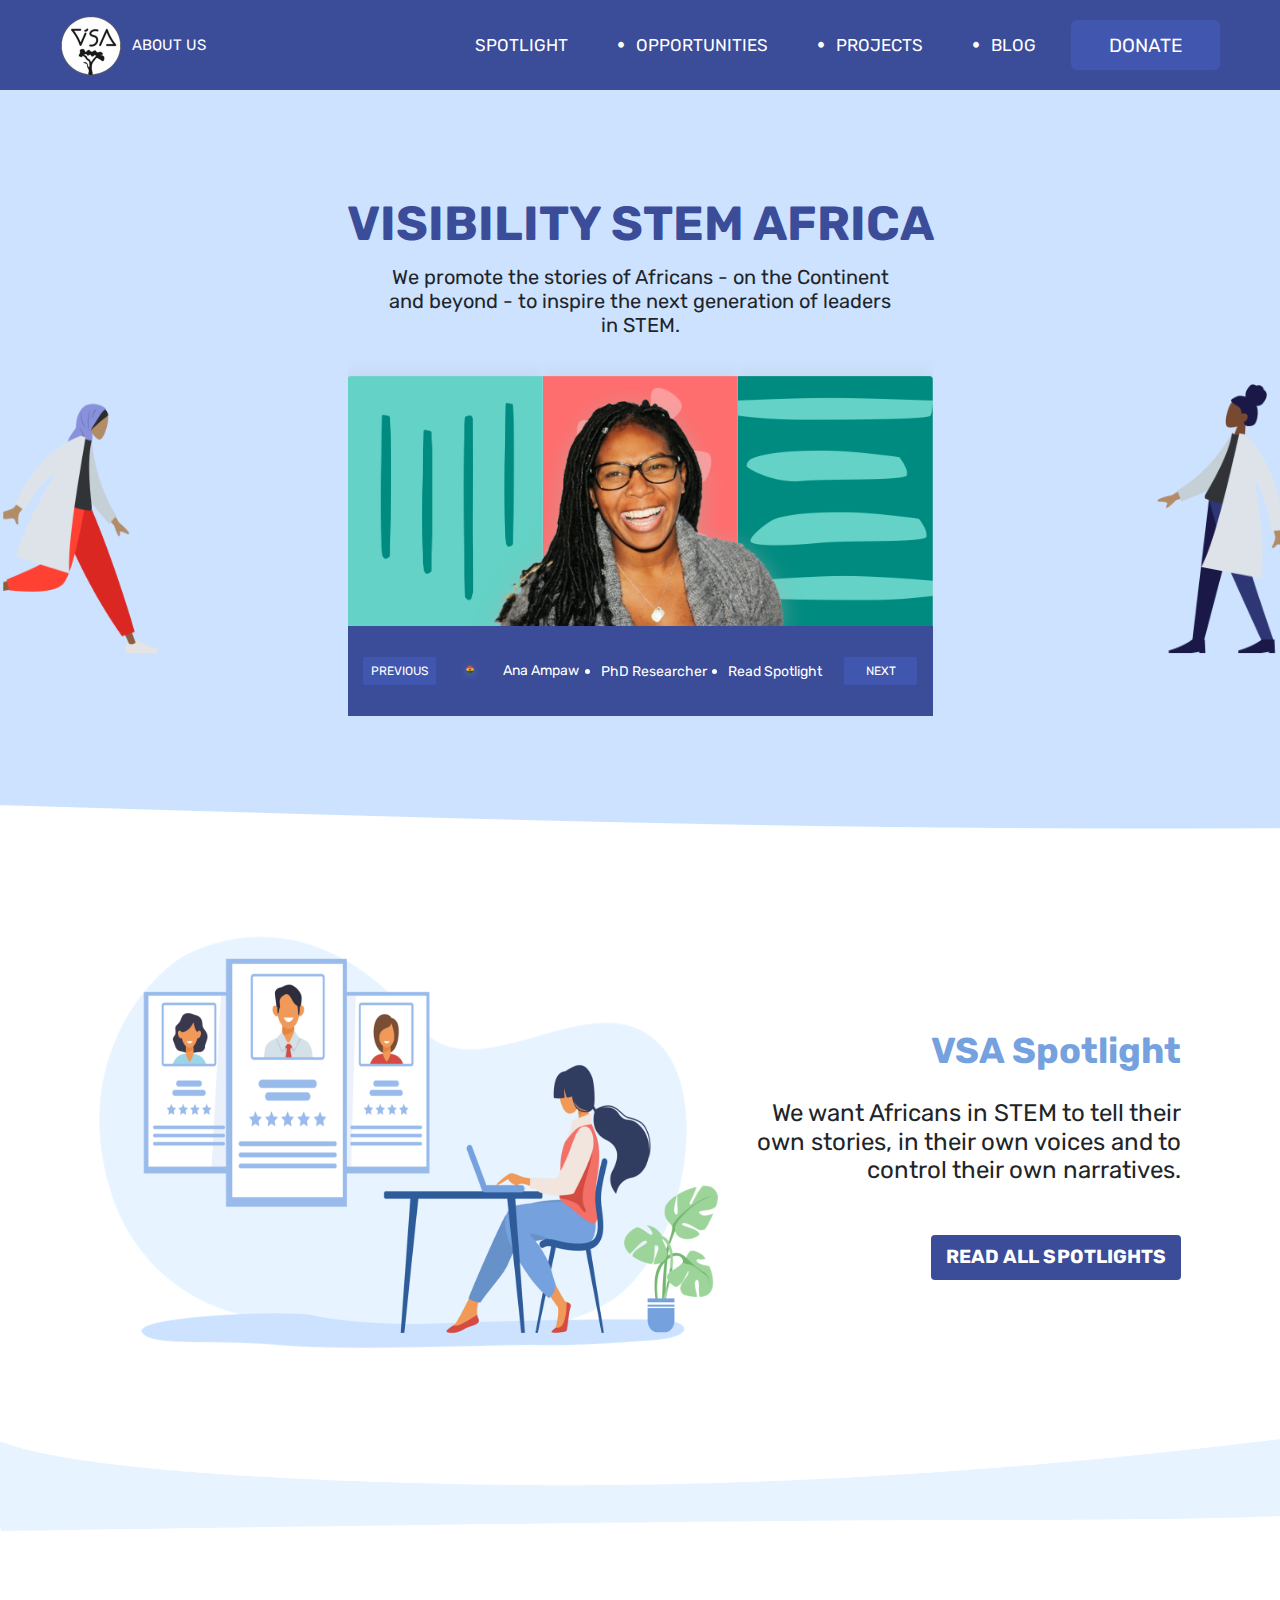
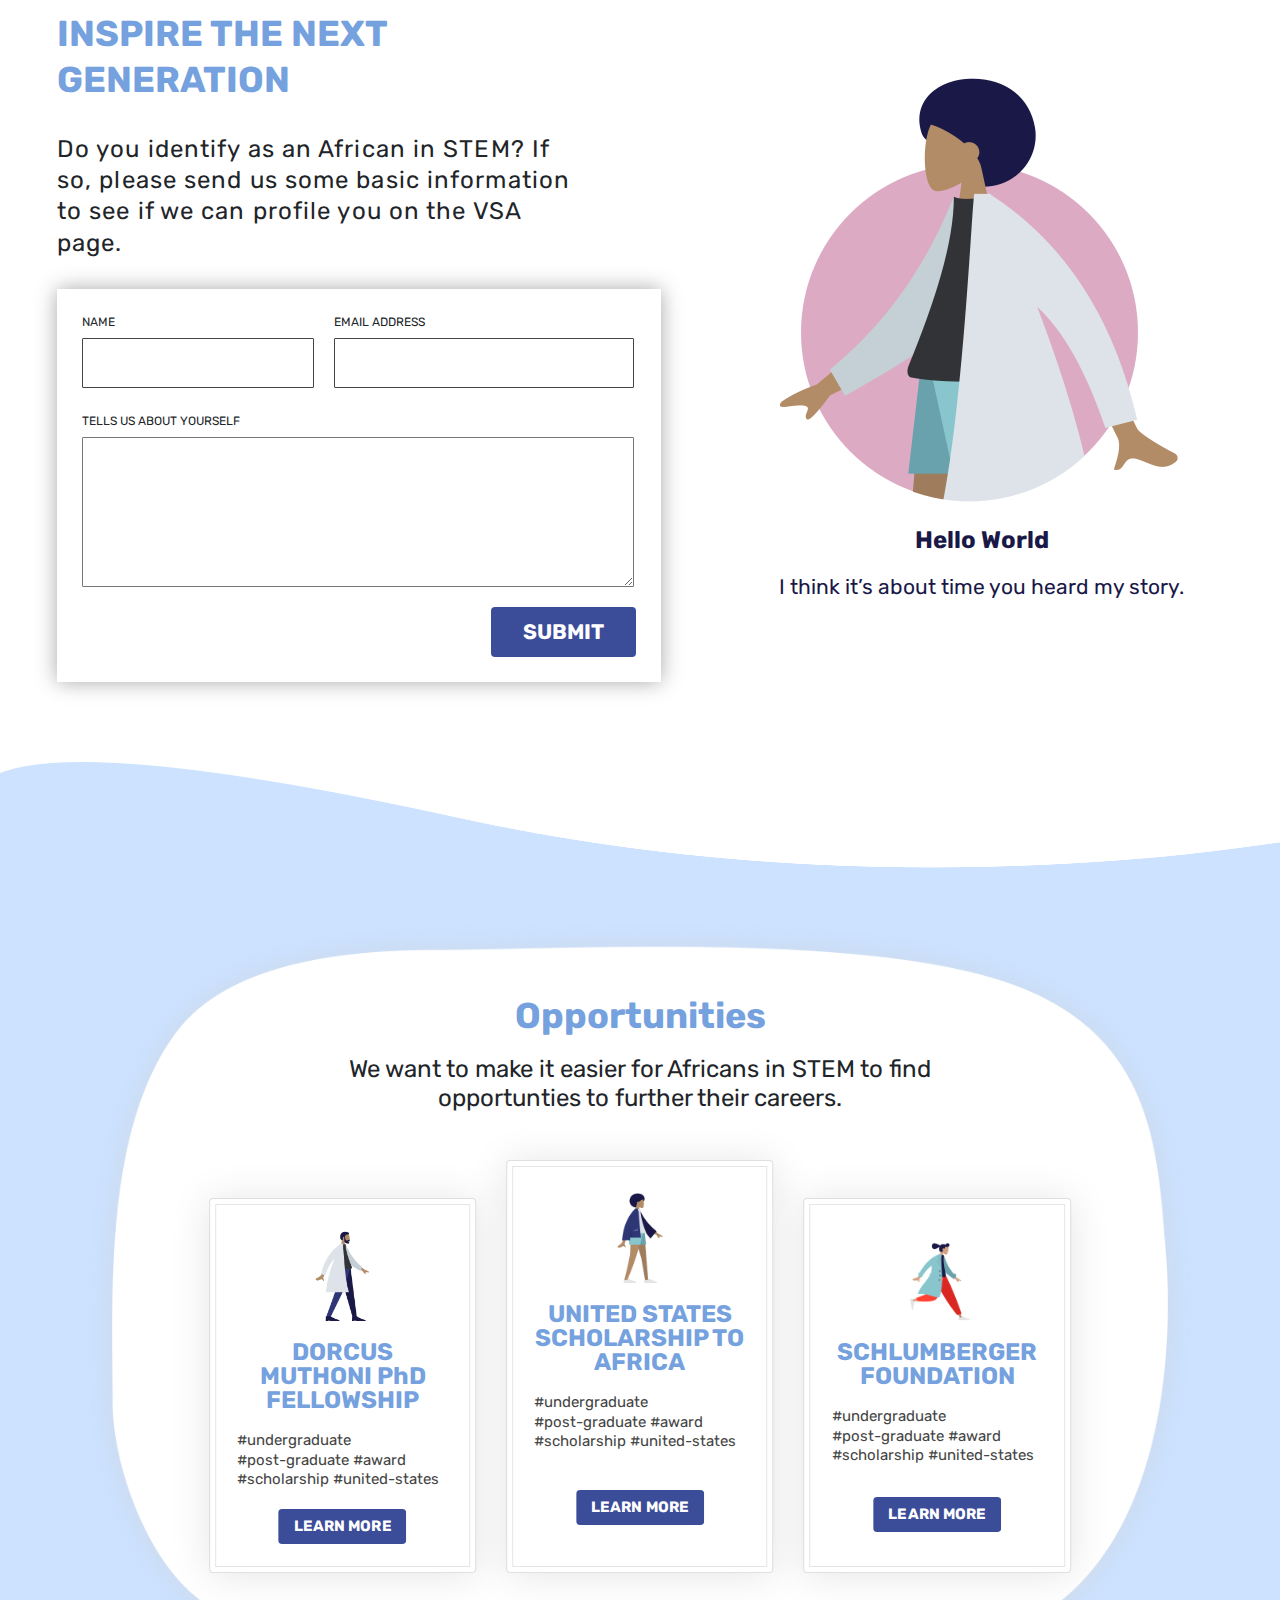
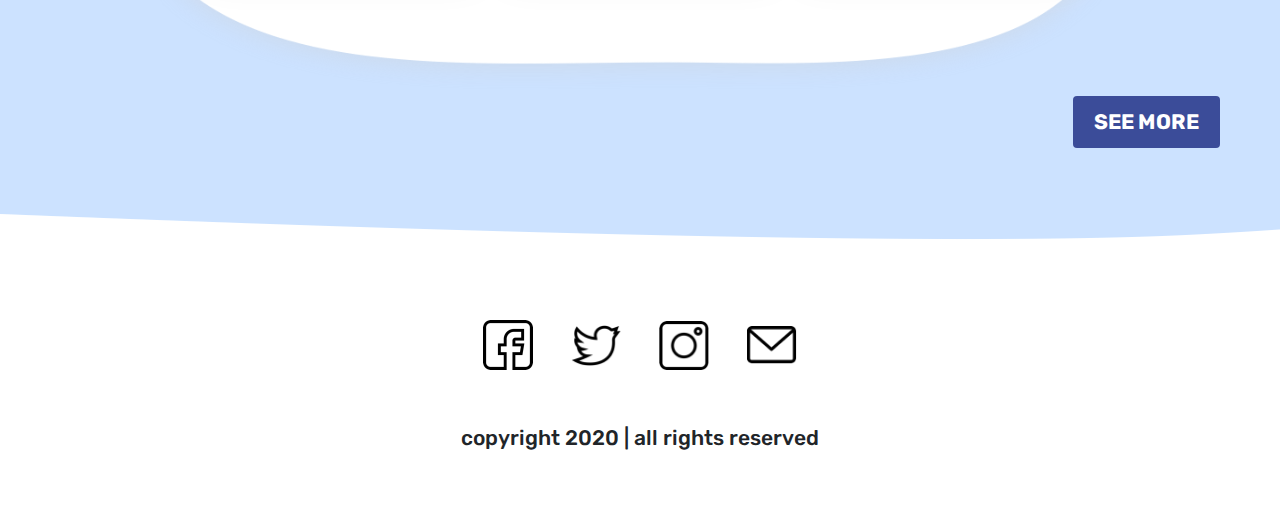
==== index.html @ 8ac1b421 "all" ====
<!DOCTYPE html>
<html lang="en">
<head>
    <meta charset="UTF-8">
    <meta name="viewport" content="width=device-width, initial-scale=1.0">
    <link rel="stylesheet" href="vendors/bootstrap.min.css">
    <link rel="stylesheet" href="rubik-cufonfonts-webfont/style.css">
    <link rel="stylesheet" href="vendors/fontawesome-5.7.2/css/all.min.css">
    <link rel="stylesheet" href="style.css">
    <title>SpotLight</title>
</head>
<body>
<!--start navbar  -->
<div class="header">
    <div>
        <a href="index.html"><img src="images/logo.png" alt="vsa-image"></a>
        <a href="about.html" class="d-none d-sm-block">ABOUT US</a>

    </div>
    <input id="chk" type="checkbox"  >
    <label for="chk" class="show-menu-btn">
        <i class="fas fa-bars"></i>
    </label>
    <ul class="menu">
        <li class="icon-display-none"> <a href="index.html" >HOME</a></li>
        <li class="icon-display-none"> <a href="about.html" >ABOUT US</a></li>
        <li> <a href="Spotlight.html" >SPOTLIGHT</a></li>
        <li> <a href="opportunities.html"><i class="fas fa-circle"></i> OPPORTUNITIES</a></li> 
        <li> <a href="projects.html" class="active"><i class="fas fa-circle"></i> PROJECTS</a></li> 
        <li> <a href="blog.html" ><i class="fas fa-circle"></i> BLOG</a></li> 
        <li> <a href="donate.html" >DONATE</a></li> 
        <label for="chk" class="hide-menu-btn">
            <i class="fas fa-times "></i>
        </label>   
    </ul>
</div> 
<!-- END NAVBAR -->
<!-- START BILLBOARD -->
<section class="billboard" >
    <h1>VISIBILITY STEM AFRICA</h1>
    <p>We promote the stories of Africans - on the Continent and beyond - to inspire the next generation of leaders in STEM. </p>
    <div>
    <img src="images/lady-1.png" alt="spotlight" class="spotlight-lady d-none d-sm-block">

    <div id="carouselExampleFade" class="carousel slide carousel-fade" data-ride="carousel" data-interval="50000">
        <div class="carousel-inner">
          <div class="carousel-item active">
               <div class="billboard-inner ">
            <div>
                <img src="images/human-lady.png" alt="SpotLight" >
                <div class="billboard-imgs no-gutters">
                    <div><img src="images/Card-1.png" alt="SpotLight"> </div>
                    <div><img src="images/Card-2.png" alt="SpotLight"> </div>
                    <div><img src="images/Card-3.png" alt="SpotLight">                                  </div>
                </div>
                <div>
                    <a class="left carousel-control" href="#myCarousel" data-slide="prev">PREVIOUS</a>
                    <div>
                      <img src="images/flag.png" alt="SpotLight">
                      <a href="#">Ana Ampaw </a>
                      <li><a href="#">PhD Researcher</a></li>
                      <li><a href="#">Read Spotlight</a> </li>
                    </div>
                    <a class="left carousel-control " href="#myCarousel" data-slide="next">NEXT</a>
                 </div>
            </div>
        </div>

          </div>
          <div class="carousel-item">
               <div class="billboard-inner ">
            <div>
                <img src="images/human-2.png" alt="SpotLight" >
                <div class="billboard-imgs no-gutters">
                    <div><img src="images/Card-1.png" alt="SpotLight"> </div>
                    <div><img src="images/Card-2.png" alt="SpotLight"> </div>
                    <div><img src="images/Card-3.png" alt="SpotLight">                                  </div>
                </div>
                <div>
                    <a class="left carousel-control" href="#myCarousel" data-slide="prev">PREVIOUS</a>
                    <div>
                      <img src="images/flag4.png" alt="SpotLight">
                      <a href="#">Tanyaradzwa </a>
                      <li><a href="#">Tech Manager</a></li>
                      <li><a href="Spotlight.html">Read Spotlight</a> </li>
                    </div>
                    <a class="left carousel-control " href="#myCarousel" data-slide="next">NEXT</a>
                 </div>
            </div>
        </div>

          </div>
         
        </div>
        <a class="carousel-control-prev" href="#carouselExampleFade" role="button" data-slide="prev">
        </a>
        <a class="carousel-control-next" href="#carouselExampleFade" role="button" data-slide="next">
        </a>
      </div>

    <img src="images/lady-2.png" alt="spotlight" class="spotlight-lady lady-2 d-none d-sm-block">
</div>
</section> 
<!-- END BILLBOARD -->
<!-- ABOUT SPOTLIGHT -->
<section class="about" id="spotLight">
        <div class="row">
            <div class="col-md-12 col-lg-7 col-sm-12 col-12">
                <img src="images/SPOT-ILLUSTRATIONS.png" alt="SPOTLIGHT img ">
            </div>
            <div class="col-md-12 col-lg-5 col-sm-12 col-12">
                <h2>VSA Spotlight</h2>
                <p>We want Africans in STEM to tell their own stories, in their own voices and to control their own narratives.</p>
                <a href="inner-blog.html" class="btn">READ ALL SPOTLIGHTS</a>
            </div>
        </div>  
   <img src="images/Rectangle.png" alt="">         
</section>
<!--END ABOUT SPOTLIGHT -->
<!-- START INSPIRE -->
<section class="inspire" id="inspire">
        <div class="row">           
            <div class="col-md-12 col-sm-12 col-lg-6 col-12">
                <h2>INSPIRE THE NEXT GENERATION</h2>
                <p> Do you identify as an African in STEM? If so, please send us some basic information to see if we can profile you on the VSA page.</p>
                <form action="">
                    <div>
                        <div>
                            <label for="name">NAME </label>
                            <input type="text" id="name" required>
                        </div>
                       <div>
                           <label for="email">EMAIL ADDRESS </label>
                           <input type="text" id="email" required>
                       </div>
                    </div>
                    <div>
                        <label for="details">TELLS US ABOUT YOURSELF </label>
                        <textarea type="text" id="details"></textarea required>
                    </div>
                    <a href="javascript:void(0)" class="btn">SUBMIT</a>
                </form>
            </div>
            <div class="col-md-12 col-sm-12 col-lg-6 col-12">
                <img src="images/lady-afro.png" alt="SPOTLIGHT">
                <p>Hello World</p>
                <p>I think it’s about time you heard my story.</p>
            </div>
        </div>
</section>
<!-- END INSPIRE -->
<!-- START OPPORTUNITIES -->
<section class="opportunities" id="opportunities">
    <div class="container">
        <img src="images/Oval.png" alt="spotlight" class="d-none d-sm-block d-none d-md-block">
        <div>
            <h2>Opportunities</h2>
            <p>We want to make it easier for Africans in STEM to find opportunties to further their careers. </p>
            <div class="row">
                <div class="col-md-12 col-lg-4 col-sm-12 col-12">
                    <div class="card">
                        <img src="images/Standing.png" alt="spotlight">
                        <h3>DORCUS MUTHONI PhD FELLOWSHIP</h3>
                        <div class="opportunity-inner">
                           <h5>#undergraduate</h5>
                           <h5>#post-graduate #award</h5>
                           <h5>#scholarship #united-states</h5>
                       </div>
                       <a href="opportunities.html" class="btn">LEARN MORE</a>
                    </div>
                </div>
                <div class="col-md-12 col-lg-4 col-sm-12 col-12">
                    <div class="card  middle">
                        <img src="images/Standing-lady.png" alt="">
                        <h3>UNITED STATES SCHOLARSHIP TO AFRICA</h3>
                        <div class="opportunity-inner">
                           <h5>#undergraduate</h5>
                           <h5>#post-graduate #award</h5>
                           <h5>#scholarship #united-states</h5>
                       </div>
                        <a href="opportunities.html" class="btn">LEARN MORE</a>
                    </div>
                </div>
                <div class="col-md-12 col-lg-4 col-sm-12 col-12">
                    <div class="card">
                        <img src="images/standing-ladyy.png" alt="">
                        <h3>SCHLUMBERGER FOUNDATION</h3>
                        <div class="opportunity-inner">
                           <h5>#undergraduate</h5>
                           <h5>#post-graduate #award</h5>
                           <h5>#scholarship #united-states</h5>
                       </div>
                        <a href="opportunities.html" class="btn">LEARN MORE</a>
                    </div>
                </div> 
            </div>
        </div>   
    </div>
    <a href="opportunities.html" class="btn">SEE MORE</a>

</section>  
<!-- END OPPORTUNITIES -->
<!--START FOOTER -->
<section class="footer" id="footer">
    <div class="div">
        <a href="www.facebook.com">
            <img src="images/facebook-icon.png" alt="spotlight" onmouseover="this.src='images/facebook-hover.png'" onmouseout="this.src='images/facebook-icon.png'" >
        </a>
        <a href="www.twitter.com">
            <img src="images/twitter-icon.png" alt="spotlight" onmouseover="this.src='images/twitter-hover.png'" onmouseout="this.src='images/twitter-icon.png'">
        </a>
        <a href="www.instagram.com">
            <img src="images/instagram-icon.png" alt="spotlight" onmouseover="this.src='images/insta-hover.png'" onmouseout="this.src='images/instagram-icon.png'">
        </a>
        <a href="javascript:void(0)">
            <img src="images/envelope-icon.png" alt="spotlight" onmouseover="this.src='images/envolope-hover.png'" onmouseout="this.src='images/envelope-icon.png'">
        </a>
    </div>
    <p>copyright 2020 | all rights reserved</p>
</section>
<!--END FOOTER -->



  

  <script src="vendors/jquery-2.2.4.min.js"></script>
  <script src="popper.js"></script>
  <script src="vendors/bootstrap.min.js"></script>
  <script src="main.js"></script>
</body>
</html>
---- rubik-cufonfonts-webfont/style.css ----
/* #### Generated By: http://www.cufonfonts.com #### */

@font-face {
font-family: 'Rubik Regular';
font-style: normal;
font-weight: normal;
src: local('Rubik Regular'), url('Rubik-Regular.woff') format('woff');
}


@font-face {
font-family: 'Rubik Italic';
font-style: normal;
font-weight: normal;
src: local('Rubik Italic'), url('Rubik-Italic.woff') format('woff');
}


@font-face {
font-family: 'Rubik Light';
font-style: normal;
font-weight: normal;
src: local('Rubik Light'), url('Rubik-Light.woff') format('woff');
}


@font-face {
font-family: 'Rubik Light Italic';
font-style: normal;
font-weight: normal;
src: local('Rubik Light Italic'), url('Rubik-LightItalic.woff') format('woff');
}


@font-face {
font-family: 'Rubik Medium';
font-style: normal;
font-weight: normal;
src: local('Rubik Medium'), url('Rubik-Medium.woff') format('woff');
}


@font-face {
font-family: 'Rubik Medium Italic';
font-style: normal;
font-weight: normal;
src: local('Rubik Medium Italic'), url('Rubik-MediumItalic.woff') format('woff');
}


@font-face {
font-family: 'Rubik Bold';
font-style: normal;
font-weight: normal;
src: local('Rubik Bold'), url('Rubik-Bold.woff') format('woff');
}


@font-face {
font-family: 'Rubik Bold Italic';
font-style: normal;
font-weight: normal;
src: local('Rubik Bold Italic'), url('Rubik-BoldItalic.woff') format('woff');
}


@font-face {
font-family: 'Rubik Black';
font-style: normal;
font-weight: normal;
src: local('Rubik Black'), url('Rubik-Black.woff') format('woff');
}


@font-face {
font-family: 'Rubik Black Italic';
font-style: normal;
font-weight: normal;
src: local('Rubik Black Italic'), url('Rubik-BlackItalic.woff') format('woff');
}
---- vendors/fontawesome-5.7.2/css/all.min.css ----
.fa,.fab,.fal,.far,.fas{-moz-osx-font-smoothing:grayscale;-webkit-font-smoothing:antialiased;display:inline-block;font-style:normal;font-variant:normal;text-rendering:auto;line-height:1}.fa-lg{font-size:1.33333em;line-height:.75em;vertical-align:-.0667em}.fa-xs{font-size:.75em}.fa-sm{font-size:.875em}.fa-1x{font-size:1em}.fa-2x{font-size:2em}.fa-3x{font-size:3em}.fa-4x{font-size:4em}.fa-5x{font-size:5em}.fa-6x{font-size:6em}.fa-7x{font-size:7em}.fa-8x{font-size:8em}.fa-9x{font-size:9em}.fa-10x{font-size:10em}.fa-fw{text-align:center;width:1.25em}.fa-ul{list-style-type:none;margin-left:2.5em;padding-left:0}.fa-ul>li{position:relative}.fa-li{left:-2em;position:absolute;text-align:center;width:2em;line-height:inherit}.fa-border{border:.08em solid #eee;border-radius:.1em;padding:.2em .25em .15em}.fa-pull-left{float:left}.fa-pull-right{float:right}.fa.fa-pull-left,.fab.fa-pull-left,.fal.fa-pull-left,.far.fa-pull-left,.fas.fa-pull-left{margin-right:.3em}.fa.fa-pull-right,.fab.fa-pull-right,.fal.fa-pull-right,.far.fa-pull-right,.fas.fa-pull-right{margin-left:.3em}.fa-spin{animation:fa-spin 2s infinite linear}.fa-pulse{animation:fa-spin 1s infinite steps(8)}@keyframes fa-spin{0%{transform:rotate(0deg)}to{transform:rotate(1turn)}}.fa-rotate-90{-ms-filter:"progid:DXImageTransform.Microsoft.BasicImage(rotation=1)";transform:rotate(90deg)}.fa-rotate-180{-ms-filter:"progid:DXImageTransform.Microsoft.BasicImage(rotation=2)";transform:rotate(180deg)}.fa-rotate-270{-ms-filter:"progid:DXImageTransform.Microsoft.BasicImage(rotation=3)";transform:rotate(270deg)}.fa-flip-horizontal{-ms-filter:"progid:DXImageTransform.Microsoft.BasicImage(rotation=0, mirror=1)";transform:scaleX(-1)}.fa-flip-vertical{transform:scaleY(-1)}.fa-flip-both,.fa-flip-horizontal.fa-flip-vertical,.fa-flip-vertical{-ms-filter:"progid:DXImageTransform.Microsoft.BasicImage(rotation=2, mirror=1)"}.fa-flip-both,.fa-flip-horizontal.fa-flip-vertical{transform:scale(-1)}:root .fa-flip-both,:root .fa-flip-horizontal,:root .fa-flip-vertical,:root .fa-rotate-90,:root .fa-rotate-180,:root .fa-rotate-270{filter:none}.fa-stack{display:inline-block;height:2em;line-height:2em;position:relative;vertical-align:middle;width:2.5em}.fa-stack-1x,.fa-stack-2x{left:0;position:absolute;text-align:center;width:100%}.fa-stack-1x{line-height:inherit}.fa-stack-2x{font-size:2em}.fa-inverse{color:#fff}.fa-500px:before{content:"\f26e"}.fa-accessible-icon:before{content:"\f368"}.fa-accusoft:before{content:"\f369"}.fa-acquisitions-incorporated:before{content:"\f6af"}.fa-ad:before{content:"\f641"}.fa-address-book:before{content:"\f2b9"}.fa-address-card:before{content:"\f2bb"}.fa-adjust:before{content:"\f042"}.fa-adn:before{content:"\f170"}.fa-adobe:before{content:"\f778"}.fa-adversal:before{content:"\f36a"}.fa-affiliatetheme:before{content:"\f36b"}.fa-air-freshener:before{content:"\f5d0"}.fa-algolia:before{content:"\f36c"}.fa-align-center:before{content:"\f037"}.fa-align-justify:before{content:"\f039"}.fa-align-left:before{content:"\f036"}.fa-align-right:before{content:"\f038"}.fa-alipay:before{content:"\f642"}.fa-allergies:before{content:"\f461"}.fa-amazon:before{content:"\f270"}.fa-amazon-pay:before{content:"\f42c"}.fa-ambulance:before{content:"\f0f9"}.fa-american-sign-language-interpreting:before{content:"\f2a3"}.fa-amilia:before{content:"\f36d"}.fa-anchor:before{content:"\f13d"}.fa-android:before{content:"\f17b"}.fa-angellist:before{content:"\f209"}.fa-angle-double-down:before{content:"\f103"}.fa-angle-double-left:before{content:"\f100"}.fa-angle-double-right:before{content:"\f101"}.fa-angle-double-up:before{content:"\f102"}.fa-angle-down:before{content:"\f107"}.fa-angle-left:before{content:"\f104"}.fa-angle-right:before{content:"\f105"}.fa-angle-up:before{content:"\f106"}.fa-angry:before{content:"\f556"}.fa-angrycreative:before{content:"\f36e"}.fa-angular:before{content:"\f420"}.fa-ankh:before{content:"\f644"}.fa-app-store:before{content:"\f36f"}.fa-app-store-ios:before{content:"\f370"}.fa-apper:before{content:"\f371"}.fa-apple:before{content:"\f179"}.fa-apple-alt:before{content:"\f5d1"}.fa-apple-pay:before{content:"\f415"}.fa-archive:before{content:"\f187"}.fa-archway:before{content:"\f557"}.fa-arrow-alt-circle-down:before{content:"\f358"}.fa-arrow-alt-circle-left:before{content:"\f359"}.fa-arrow-alt-circle-right:before{content:"\f35a"}.fa-arrow-alt-circle-up:before{content:"\f35b"}.fa-arrow-circle-down:before{content:"\f0ab"}.fa-arrow-circle-left:before{content:"\f0a8"}.fa-arrow-circle-right:before{content:"\f0a9"}.fa-arrow-circle-up:before{content:"\f0aa"}.fa-arrow-down:before{content:"\f063"}.fa-arrow-left:before{content:"\f060"}.fa-arrow-right:before{content:"\f061"}.fa-arrow-up:before{content:"\f062"}.fa-arrows-alt:before{content:"\f0b2"}.fa-arrows-alt-h:before{content:"\f337"}.fa-arrows-alt-v:before{content:"\f338"}.fa-artstation:before{content:"\f77a"}.fa-assistive-listening-systems:before{content:"\f2a2"}.fa-asterisk:before{content:"\f069"}.fa-asymmetrik:before{content:"\f372"}.fa-at:before{content:"\f1fa"}.fa-atlas:before{content:"\f558"}.fa-atlassian:before{content:"\f77b"}.fa-atom:before{content:"\f5d2"}.fa-audible:before{content:"\f373"}.fa-audio-description:before{content:"\f29e"}.fa-autoprefixer:before{content:"\f41c"}.fa-avianex:before{content:"\f374"}.fa-aviato:before{content:"\f421"}.fa-award:before{content:"\f559"}.fa-aws:before{content:"\f375"}.fa-baby:before{content:"\f77c"}.fa-baby-carriage:before{content:"\f77d"}.fa-backspace:before{content:"\f55a"}.fa-backward:before{content:"\f04a"}.fa-bacon:before{content:"\f7e5"}.fa-balance-scale:before{content:"\f24e"}.fa-ban:before{content:"\f05e"}.fa-band-aid:before{content:"\f462"}.fa-bandcamp:before{content:"\f2d5"}.fa-barcode:before{content:"\f02a"}.fa-bars:before{content:"\f0c9"}.fa-baseball-ball:before{content:"\f433"}.fa-basketball-ball:before{content:"\f434"}.fa-bath:before{content:"\f2cd"}.fa-battery-empty:before{content:"\f244"}.fa-battery-full:before{content:"\f240"}.fa-battery-half:before{content:"\f242"}.fa-battery-quarter:before{content:"\f243"}.fa-battery-three-quarters:before{content:"\f241"}.fa-bed:before{content:"\f236"}.fa-beer:before{content:"\f0fc"}.fa-behance:before{content:"\f1b4"}.fa-behance-square:before{content:"\f1b5"}.fa-bell:before{content:"\f0f3"}.fa-bell-slash:before{content:"\f1f6"}.fa-bezier-curve:before{content:"\f55b"}.fa-bible:before{content:"\f647"}.fa-bicycle:before{content:"\f206"}.fa-bimobject:before{content:"\f378"}.fa-binoculars:before{content:"\f1e5"}.fa-biohazard:before{content:"\f780"}.fa-birthday-cake:before{content:"\f1fd"}.fa-bitbucket:before{content:"\f171"}.fa-bitcoin:before{content:"\f379"}.fa-bity:before{content:"\f37a"}.fa-black-tie:before{content:"\f27e"}.fa-blackberry:before{content:"\f37b"}.fa-blender:before{content:"\f517"}.fa-blender-phone:before{content:"\f6b6"}.fa-blind:before{content:"\f29d"}.fa-blog:before{content:"\f781"}.fa-blogger:before{content:"\f37c"}.fa-blogger-b:before{content:"\f37d"}.fa-bluetooth:before{content:"\f293"}.fa-bluetooth-b:before{content:"\f294"}.fa-bold:before{content:"\f032"}.fa-bolt:before{content:"\f0e7"}.fa-bomb:before{content:"\f1e2"}.fa-bone:before{content:"\f5d7"}.fa-bong:before{content:"\f55c"}.fa-book:before{content:"\f02d"}.fa-book-dead:before{content:"\f6b7"}.fa-book-medical:before{content:"\f7e6"}.fa-book-open:before{content:"\f518"}.fa-book-reader:before{content:"\f5da"}.fa-bookmark:before{content:"\f02e"}.fa-bowling-ball:before{content:"\f436"}.fa-box:before{content:"\f466"}.fa-box-open:before{content:"\f49e"}.fa-boxes:before{content:"\f468"}.fa-braille:before{content:"\f2a1"}.fa-brain:before{content:"\f5dc"}.fa-bread-slice:before{content:"\f7ec"}.fa-briefcase:before{content:"\f0b1"}.fa-briefcase-medical:before{content:"\f469"}.fa-broadcast-tower:before{content:"\f519"}.fa-broom:before{content:"\f51a"}.fa-brush:before{content:"\f55d"}.fa-btc:before{content:"\f15a"}.fa-bug:before{content:"\f188"}.fa-building:before{content:"\f1ad"}.fa-bullhorn:before{content:"\f0a1"}.fa-bullseye:before{content:"\f140"}.fa-burn:before{content:"\f46a"}.fa-buromobelexperte:before{content:"\f37f"}.fa-bus:before{content:"\f207"}.fa-bus-alt:before{content:"\f55e"}.fa-business-time:before{content:"\f64a"}.fa-buysellads:before{content:"\f20d"}.fa-calculator:before{content:"\f1ec"}.fa-calendar:before{content:"\f133"}.fa-calendar-alt:before{content:"\f073"}.fa-calendar-check:before{content:"\f274"}.fa-calendar-day:before{content:"\f783"}.fa-calendar-minus:before{content:"\f272"}.fa-calendar-plus:before{content:"\f271"}.fa-calendar-times:before{content:"\f273"}.fa-calendar-week:before{content:"\f784"}.fa-camera:before{content:"\f030"}.fa-camera-retro:before{content:"\f083"}.fa-campground:before{content:"\f6bb"}.fa-canadian-maple-leaf:before{content:"\f785"}.fa-candy-cane:before{content:"\f786"}.fa-cannabis:before{content:"\f55f"}.fa-capsules:before{content:"\f46b"}.fa-car:before{content:"\f1b9"}.fa-car-alt:before{content:"\f5de"}.fa-car-battery:before{content:"\f5df"}.fa-car-crash:before{content:"\f5e1"}.fa-car-side:before{content:"\f5e4"}.fa-caret-down:before{content:"\f0d7"}.fa-caret-left:before{content:"\f0d9"}.fa-caret-right:before{content:"\f0da"}.fa-caret-square-down:before{content:"\f150"}.fa-caret-square-left:before{content:"\f191"}.fa-caret-square-right:before{content:"\f152"}.fa-caret-square-up:before{content:"\f151"}.fa-caret-up:before{content:"\f0d8"}.fa-carrot:before{content:"\f787"}.fa-cart-arrow-down:before{content:"\f218"}.fa-cart-plus:before{content:"\f217"}.fa-cash-register:before{content:"\f788"}.fa-cat:before{content:"\f6be"}.fa-cc-amazon-pay:before{content:"\f42d"}.fa-cc-amex:before{content:"\f1f3"}.fa-cc-apple-pay:before{content:"\f416"}.fa-cc-diners-club:before{content:"\f24c"}.fa-cc-discover:before{content:"\f1f2"}.fa-cc-jcb:before{content:"\f24b"}.fa-cc-mastercard:before{content:"\f1f1"}.fa-cc-paypal:before{content:"\f1f4"}.fa-cc-stripe:before{content:"\f1f5"}.fa-cc-visa:before{content:"\f1f0"}.fa-centercode:before{content:"\f380"}.fa-centos:before{content:"\f789"}.fa-certificate:before{content:"\f0a3"}.fa-chair:before{content:"\f6c0"}.fa-chalkboard:before{content:"\f51b"}.fa-chalkboard-teacher:before{content:"\f51c"}.fa-charging-station:before{content:"\f5e7"}.fa-chart-area:before{content:"\f1fe"}.fa-chart-bar:before{content:"\f080"}.fa-chart-line:before{content:"\f201"}.fa-chart-pie:before{content:"\f200"}.fa-check:before{content:"\f00c"}.fa-check-circle:before{content:"\f058"}.fa-check-double:before{content:"\f560"}.fa-check-square:before{content:"\f14a"}.fa-cheese:before{content:"\f7ef"}.fa-chess:before{content:"\f439"}.fa-chess-bishop:before{content:"\f43a"}.fa-chess-board:before{content:"\f43c"}.fa-chess-king:before{content:"\f43f"}.fa-chess-knight:before{content:"\f441"}.fa-chess-pawn:before{content:"\f443"}.fa-chess-queen:before{content:"\f445"}.fa-chess-rook:before{content:"\f447"}.fa-chevron-circle-down:before{content:"\f13a"}.fa-chevron-circle-left:before{content:"\f137"}.fa-chevron-circle-right:before{content:"\f138"}.fa-chevron-circle-up:before{content:"\f139"}.fa-chevron-down:before{content:"\f078"}.fa-chevron-left:before{content:"\f053"}.fa-chevron-right:before{content:"\f054"}.fa-chevron-up:before{content:"\f077"}.fa-child:before{content:"\f1ae"}.fa-chrome:before{content:"\f268"}.fa-church:before{content:"\f51d"}.fa-circle:before{content:"\f111"}.fa-circle-notch:before{content:"\f1ce"}.fa-city:before{content:"\f64f"}.fa-clinic-medical:before{content:"\f7f2"}.fa-clipboard:before{content:"\f328"}.fa-clipboard-check:before{content:"\f46c"}.fa-clipboard-list:before{content:"\f46d"}.fa-clock:before{content:"\f017"}.fa-clone:before{content:"\f24d"}.fa-closed-captioning:before{content:"\f20a"}.fa-cloud:before{content:"\f0c2"}.fa-cloud-download-alt:before{content:"\f381"}.fa-cloud-meatball:before{content:"\f73b"}.fa-cloud-moon:before{content:"\f6c3"}.fa-cloud-moon-rain:before{content:"\f73c"}.fa-cloud-rain:before{content:"\f73d"}.fa-cloud-showers-heavy:before{content:"\f740"}.fa-cloud-sun:before{content:"\f6c4"}.fa-cloud-sun-rain:before{content:"\f743"}.fa-cloud-upload-alt:before{content:"\f382"}.fa-cloudscale:before{content:"\f383"}.fa-cloudsmith:before{content:"\f384"}.fa-cloudversify:before{content:"\f385"}.fa-cocktail:before{content:"\f561"}.fa-code:before{content:"\f121"}.fa-code-branch:before{content:"\f126"}.fa-codepen:before{content:"\f1cb"}.fa-codiepie:before{content:"\f284"}.fa-coffee:before{content:"\f0f4"}.fa-cog:before{content:"\f013"}.fa-cogs:before{content:"\f085"}.fa-coins:before{content:"\f51e"}.fa-columns:before{content:"\f0db"}.fa-comment:before{content:"\f075"}.fa-comment-alt:before{content:"\f27a"}.fa-comment-dollar:before{content:"\f651"}.fa-comment-dots:before{content:"\f4ad"}.fa-comment-medical:before{content:"\f7f5"}.fa-comment-slash:before{content:"\f4b3"}.fa-comments:before{content:"\f086"}.fa-comments-dollar:before{content:"\f653"}.fa-compact-disc:before{content:"\f51f"}.fa-compass:before{content:"\f14e"}.fa-compress:before{content:"\f066"}.fa-compress-arrows-alt:before{content:"\f78c"}.fa-concierge-bell:before{content:"\f562"}.fa-confluence:before{content:"\f78d"}.fa-connectdevelop:before{content:"\f20e"}.fa-contao:before{content:"\f26d"}.fa-cookie:before{content:"\f563"}.fa-cookie-bite:before{content:"\f564"}.fa-copy:before{content:"\f0c5"}.fa-copyright:before{content:"\f1f9"}.fa-couch:before{content:"\f4b8"}.fa-cpanel:before{content:"\f388"}.fa-creative-commons:before{content:"\f25e"}.fa-creative-commons-by:before{content:"\f4e7"}.fa-creative-commons-nc:before{content:"\f4e8"}.fa-creative-commons-nc-eu:before{content:"\f4e9"}.fa-creative-commons-nc-jp:before{content:"\f4ea"}.fa-creative-commons-nd:before{content:"\f4eb"}.fa-creative-commons-pd:before{content:"\f4ec"}.fa-creative-commons-pd-alt:before{content:"\f4ed"}.fa-creative-commons-remix:before{content:"\f4ee"}.fa-creative-commons-sa:before{content:"\f4ef"}.fa-creative-commons-sampling:before{content:"\f4f0"}.fa-creative-commons-sampling-plus:before{content:"\f4f1"}.fa-creative-commons-share:before{content:"\f4f2"}.fa-creative-commons-zero:before{content:"\f4f3"}.fa-credit-card:before{content:"\f09d"}.fa-critical-role:before{content:"\f6c9"}.fa-crop:before{content:"\f125"}.fa-crop-alt:before{content:"\f565"}.fa-cross:before{content:"\f654"}.fa-crosshairs:before{content:"\f05b"}.fa-crow:before{content:"\f520"}.fa-crown:before{content:"\f521"}.fa-crutch:before{content:"\f7f7"}.fa-css3:before{content:"\f13c"}.fa-css3-alt:before{content:"\f38b"}.fa-cube:before{content:"\f1b2"}.fa-cubes:before{content:"\f1b3"}.fa-cut:before{content:"\f0c4"}.fa-cuttlefish:before{content:"\f38c"}.fa-d-and-d:before{content:"\f38d"}.fa-d-and-d-beyond:before{content:"\f6ca"}.fa-dashcube:before{content:"\f210"}.fa-database:before{content:"\f1c0"}.fa-deaf:before{content:"\f2a4"}.fa-delicious:before{content:"\f1a5"}.fa-democrat:before{content:"\f747"}.fa-deploydog:before{content:"\f38e"}.fa-deskpro:before{content:"\f38f"}.fa-desktop:before{content:"\f108"}.fa-dev:before{content:"\f6cc"}.fa-deviantart:before{content:"\f1bd"}.fa-dharmachakra:before{content:"\f655"}.fa-dhl:before{content:"\f790"}.fa-diagnoses:before{content:"\f470"}.fa-diaspora:before{content:"\f791"}.fa-dice:before{content:"\f522"}.fa-dice-d20:before{content:"\f6cf"}.fa-dice-d6:before{content:"\f6d1"}.fa-dice-five:before{content:"\f523"}.fa-dice-four:before{content:"\f524"}.fa-dice-one:before{content:"\f525"}.fa-dice-six:before{content:"\f526"}.fa-dice-three:before{content:"\f527"}.fa-dice-two:before{content:"\f528"}.fa-digg:before{content:"\f1a6"}.fa-digital-ocean:before{content:"\f391"}.fa-digital-tachograph:before{content:"\f566"}.fa-directions:before{content:"\f5eb"}.fa-discord:before{content:"\f392"}.fa-discourse:before{content:"\f393"}.fa-divide:before{content:"\f529"}.fa-dizzy:before{content:"\f567"}.fa-dna:before{content:"\f471"}.fa-dochub:before{content:"\f394"}.fa-docker:before{content:"\f395"}.fa-dog:before{content:"\f6d3"}.fa-dollar-sign:before{content:"\f155"}.fa-dolly:before{content:"\f472"}.fa-dolly-flatbed:before{content:"\f474"}.fa-donate:before{content:"\f4b9"}.fa-door-closed:before{content:"\f52a"}.fa-door-open:before{content:"\f52b"}.fa-dot-circle:before{content:"\f192"}.fa-dove:before{content:"\f4ba"}.fa-download:before{content:"\f019"}.fa-draft2digital:before{content:"\f396"}.fa-drafting-compass:before{content:"\f568"}.fa-dragon:before{content:"\f6d5"}.fa-draw-polygon:before{content:"\f5ee"}.fa-dribbble:before{content:"\f17d"}.fa-dribbble-square:before{content:"\f397"}.fa-dropbox:before{content:"\f16b"}.fa-drum:before{content:"\f569"}.fa-drum-steelpan:before{content:"\f56a"}.fa-drumstick-bite:before{content:"\f6d7"}.fa-drupal:before{content:"\f1a9"}.fa-dumbbell:before{content:"\f44b"}.fa-dumpster:before{content:"\f793"}.fa-dumpster-fire:before{content:"\f794"}.fa-dungeon:before{content:"\f6d9"}.fa-dyalog:before{content:"\f399"}.fa-earlybirds:before{content:"\f39a"}.fa-ebay:before{content:"\f4f4"}.fa-edge:before{content:"\f282"}.fa-edit:before{content:"\f044"}.fa-egg:before{content:"\f7fb"}.fa-eject:before{content:"\f052"}.fa-elementor:before{content:"\f430"}.fa-ellipsis-h:before{content:"\f141"}.fa-ellipsis-v:before{content:"\f142"}.fa-ello:before{content:"\f5f1"}.fa-ember:before{content:"\f423"}.fa-empire:before{content:"\f1d1"}.fa-envelope:before{content:"\f0e0"}.fa-envelope-open:before{content:"\f2b6"}.fa-envelope-open-text:before{content:"\f658"}.fa-envelope-square:before{content:"\f199"}.fa-envira:before{content:"\f299"}.fa-equals:before{content:"\f52c"}.fa-eraser:before{content:"\f12d"}.fa-erlang:before{content:"\f39d"}.fa-ethereum:before{content:"\f42e"}.fa-ethernet:before{content:"\f796"}.fa-etsy:before{content:"\f2d7"}.fa-euro-sign:before{content:"\f153"}.fa-exchange-alt:before{content:"\f362"}.fa-exclamation:before{content:"\f12a"}.fa-exclamation-circle:before{content:"\f06a"}.fa-exclamation-triangle:before{content:"\f071"}.fa-expand:before{content:"\f065"}.fa-expand-arrows-alt:before{content:"\f31e"}.fa-expeditedssl:before{content:"\f23e"}.fa-external-link-alt:before{content:"\f35d"}.fa-external-link-square-alt:before{content:"\f360"}.fa-eye:before{content:"\f06e"}.fa-eye-dropper:before{content:"\f1fb"}.fa-eye-slash:before{content:"\f070"}.fa-facebook:before{content:"\f09a"}.fa-facebook-f:before{content:"\f39e"}.fa-facebook-messenger:before{content:"\f39f"}.fa-facebook-square:before{content:"\f082"}.fa-fantasy-flight-games:before{content:"\f6dc"}.fa-fast-backward:before{content:"\f049"}.fa-fast-forward:before{content:"\f050"}.fa-fax:before{content:"\f1ac"}.fa-feather:before{content:"\f52d"}.fa-feather-alt:before{content:"\f56b"}.fa-fedex:before{content:"\f797"}.fa-fedora:before{content:"\f798"}.fa-female:before{content:"\f182"}.fa-fighter-jet:before{content:"\f0fb"}.fa-figma:before{content:"\f799"}.fa-file:before{content:"\f15b"}.fa-file-alt:before{content:"\f15c"}.fa-file-archive:before{content:"\f1c6"}.fa-file-audio:before{content:"\f1c7"}.fa-file-code:before{content:"\f1c9"}.fa-file-contract:before{content:"\f56c"}.fa-file-csv:before{content:"\f6dd"}.fa-file-download:before{content:"\f56d"}.fa-file-excel:before{content:"\f1c3"}.fa-file-export:before{content:"\f56e"}.fa-file-image:before{content:"\f1c5"}.fa-file-import:before{content:"\f56f"}.fa-file-invoice:before{content:"\f570"}.fa-file-invoice-dollar:before{content:"\f571"}.fa-file-medical:before{content:"\f477"}.fa-file-medical-alt:before{content:"\f478"}.fa-file-pdf:before{content:"\f1c1"}.fa-file-powerpoint:before{content:"\f1c4"}.fa-file-prescription:before{content:"\f572"}.fa-file-signature:before{content:"\f573"}.fa-file-upload:before{content:"\f574"}.fa-file-video:before{content:"\f1c8"}.fa-file-word:before{content:"\f1c2"}.fa-fill:before{content:"\f575"}.fa-fill-drip:before{content:"\f576"}.fa-film:before{content:"\f008"}.fa-filter:before{content:"\f0b0"}.fa-fingerprint:before{content:"\f577"}.fa-fire:before{content:"\f06d"}.fa-fire-alt:before{content:"\f7e4"}.fa-fire-extinguisher:before{content:"\f134"}.fa-firefox:before{content:"\f269"}.fa-first-aid:before{content:"\f479"}.fa-first-order:before{content:"\f2b0"}.fa-first-order-alt:before{content:"\f50a"}.fa-firstdraft:before{content:"\f3a1"}.fa-fish:before{content:"\f578"}.fa-fist-raised:before{content:"\f6de"}.fa-flag:before{content:"\f024"}.fa-flag-checkered:before{content:"\f11e"}.fa-flag-usa:before{content:"\f74d"}.fa-flask:before{content:"\f0c3"}.fa-flickr:before{content:"\f16e"}.fa-flipboard:before{content:"\f44d"}.fa-flushed:before{content:"\f579"}.fa-fly:before{content:"\f417"}.fa-folder:before{content:"\f07b"}.fa-folder-minus:before{content:"\f65d"}.fa-folder-open:before{content:"\f07c"}.fa-folder-plus:before{content:"\f65e"}.fa-font:before{content:"\f031"}.fa-font-awesome:before{content:"\f2b4"}.fa-font-awesome-alt:before{content:"\f35c"}.fa-font-awesome-flag:before{content:"\f425"}.fa-font-awesome-logo-full:before{content:"\f4e6"}.fa-fonticons:before{content:"\f280"}.fa-fonticons-fi:before{content:"\f3a2"}.fa-football-ball:before{content:"\f44e"}.fa-fort-awesome:before{content:"\f286"}.fa-fort-awesome-alt:before{content:"\f3a3"}.fa-forumbee:before{content:"\f211"}.fa-forward:before{content:"\f04e"}.fa-foursquare:before{content:"\f180"}.fa-free-code-camp:before{content:"\f2c5"}.fa-freebsd:before{content:"\f3a4"}.fa-frog:before{content:"\f52e"}.fa-frown:before{content:"\f119"}.fa-frown-open:before{content:"\f57a"}.fa-fulcrum:before{content:"\f50b"}.fa-funnel-dollar:before{content:"\f662"}.fa-futbol:before{content:"\f1e3"}.fa-galactic-republic:before{content:"\f50c"}.fa-galactic-senate:before{content:"\f50d"}.fa-gamepad:before{content:"\f11b"}.fa-gas-pump:before{content:"\f52f"}.fa-gavel:before{content:"\f0e3"}.fa-gem:before{content:"\f3a5"}.fa-genderless:before{content:"\f22d"}.fa-get-pocket:before{content:"\f265"}.fa-gg:before{content:"\f260"}.fa-gg-circle:before{content:"\f261"}.fa-ghost:before{content:"\f6e2"}.fa-gift:before{content:"\f06b"}.fa-gifts:before{content:"\f79c"}.fa-git:before{content:"\f1d3"}.fa-git-square:before{content:"\f1d2"}.fa-github:before{content:"\f09b"}.fa-github-alt:before{content:"\f113"}.fa-github-square:before{content:"\f092"}.fa-gitkraken:before{content:"\f3a6"}.fa-gitlab:before{content:"\f296"}.fa-gitter:before{content:"\f426"}.fa-glass-cheers:before{content:"\f79f"}.fa-glass-martini:before{content:"\f000"}.fa-glass-martini-alt:before{content:"\f57b"}.fa-glass-whiskey:before{content:"\f7a0"}.fa-glasses:before{content:"\f530"}.fa-glide:before{content:"\f2a5"}.fa-glide-g:before{content:"\f2a6"}.fa-globe:before{content:"\f0ac"}.fa-globe-africa:before{content:"\f57c"}.fa-globe-americas:before{content:"\f57d"}.fa-globe-asia:before{content:"\f57e"}.fa-globe-europe:before{content:"\f7a2"}.fa-gofore:before{content:"\f3a7"}.fa-golf-ball:before{content:"\f450"}.fa-goodreads:before{content:"\f3a8"}.fa-goodreads-g:before{content:"\f3a9"}.fa-google:before{content:"\f1a0"}.fa-google-drive:before{content:"\f3aa"}.fa-google-play:before{content:"\f3ab"}.fa-google-plus:before{content:"\f2b3"}.fa-google-plus-g:before{content:"\f0d5"}.fa-google-plus-square:before{content:"\f0d4"}.fa-google-wallet:before{content:"\f1ee"}.fa-gopuram:before{content:"\f664"}.fa-graduation-cap:before{content:"\f19d"}.fa-gratipay:before{content:"\f184"}.fa-grav:before{content:"\f2d6"}.fa-greater-than:before{content:"\f531"}.fa-greater-than-equal:before{content:"\f532"}.fa-grimace:before{content:"\f57f"}.fa-grin:before{content:"\f580"}.fa-grin-alt:before{content:"\f581"}.fa-grin-beam:before{content:"\f582"}.fa-grin-beam-sweat:before{content:"\f583"}.fa-grin-hearts:before{content:"\f584"}.fa-grin-squint:before{content:"\f585"}.fa-grin-squint-tears:before{content:"\f586"}.fa-grin-stars:before{content:"\f587"}.fa-grin-tears:before{content:"\f588"}.fa-grin-tongue:before{content:"\f589"}.fa-grin-tongue-squint:before{content:"\f58a"}.fa-grin-tongue-wink:before{content:"\f58b"}.fa-grin-wink:before{content:"\f58c"}.fa-grip-horizontal:before{content:"\f58d"}.fa-grip-lines:before{content:"\f7a4"}.fa-grip-lines-vertical:before{content:"\f7a5"}.fa-grip-vertical:before{content:"\f58e"}.fa-gripfire:before{content:"\f3ac"}.fa-grunt:before{content:"\f3ad"}.fa-guitar:before{content:"\f7a6"}.fa-gulp:before{content:"\f3ae"}.fa-h-square:before{content:"\f0fd"}.fa-hacker-news:before{content:"\f1d4"}.fa-hacker-news-square:before{content:"\f3af"}.fa-hackerrank:before{content:"\f5f7"}.fa-hamburger:before{content:"\f805"}.fa-hammer:before{content:"\f6e3"}.fa-hamsa:before{content:"\f665"}.fa-hand-holding:before{content:"\f4bd"}.fa-hand-holding-heart:before{content:"\f4be"}.fa-hand-holding-usd:before{content:"\f4c0"}.fa-hand-lizard:before{content:"\f258"}.fa-hand-middle-finger:before{content:"\f806"}.fa-hand-paper:before{content:"\f256"}.fa-hand-peace:before{content:"\f25b"}.fa-hand-point-down:before{content:"\f0a7"}.fa-hand-point-left:before{content:"\f0a5"}.fa-hand-point-right:before{content:"\f0a4"}.fa-hand-point-up:before{content:"\f0a6"}.fa-hand-pointer:before{content:"\f25a"}.fa-hand-rock:before{content:"\f255"}.fa-hand-scissors:before{content:"\f257"}.fa-hand-spock:before{content:"\f259"}.fa-hands:before{content:"\f4c2"}.fa-hands-helping:before{content:"\f4c4"}.fa-handshake:before{content:"\f2b5"}.fa-hanukiah:before{content:"\f6e6"}.fa-hard-hat:before{content:"\f807"}.fa-hashtag:before{content:"\f292"}.fa-hat-wizard:before{content:"\f6e8"}.fa-haykal:before{content:"\f666"}.fa-hdd:before{content:"\f0a0"}.fa-heading:before{content:"\f1dc"}.fa-headphones:before{content:"\f025"}.fa-headphones-alt:before{content:"\f58f"}.fa-headset:before{content:"\f590"}.fa-heart:before{content:"\f004"}.fa-heart-broken:before{content:"\f7a9"}.fa-heartbeat:before{content:"\f21e"}.fa-helicopter:before{content:"\f533"}.fa-highlighter:before{content:"\f591"}.fa-hiking:before{content:"\f6ec"}.fa-hippo:before{content:"\f6ed"}.fa-hips:before{content:"\f452"}.fa-hire-a-helper:before{content:"\f3b0"}.fa-history:before{content:"\f1da"}.fa-hockey-puck:before{content:"\f453"}.fa-holly-berry:before{content:"\f7aa"}.fa-home:before{content:"\f015"}.fa-hooli:before{content:"\f427"}.fa-hornbill:before{content:"\f592"}.fa-horse:before{content:"\f6f0"}.fa-horse-head:before{content:"\f7ab"}.fa-hospital:before{content:"\f0f8"}.fa-hospital-alt:before{content:"\f47d"}.fa-hospital-symbol:before{content:"\f47e"}.fa-hot-tub:before{content:"\f593"}.fa-hotdog:before{content:"\f80f"}.fa-hotel:before{content:"\f594"}.fa-hotjar:before{content:"\f3b1"}.fa-hourglass:before{content:"\f254"}.fa-hourglass-end:before{content:"\f253"}.fa-hourglass-half:before{content:"\f252"}.fa-hourglass-start:before{content:"\f251"}.fa-house-damage:before{content:"\f6f1"}.fa-houzz:before{content:"\f27c"}.fa-hryvnia:before{content:"\f6f2"}.fa-html5:before{content:"\f13b"}.fa-hubspot:before{content:"\f3b2"}.fa-i-cursor:before{content:"\f246"}.fa-ice-cream:before{content:"\f810"}.fa-icicles:before{content:"\f7ad"}.fa-id-badge:before{content:"\f2c1"}.fa-id-card:before{content:"\f2c2"}.fa-id-card-alt:before{content:"\f47f"}.fa-igloo:before{content:"\f7ae"}.fa-image:before{content:"\f03e"}.fa-images:before{content:"\f302"}.fa-imdb:before{content:"\f2d8"}.fa-inbox:before{content:"\f01c"}.fa-indent:before{content:"\f03c"}.fa-industry:before{content:"\f275"}.fa-infinity:before{content:"\f534"}.fa-info:before{content:"\f129"}.fa-info-circle:before{content:"\f05a"}.fa-instagram:before{content:"\f16d"}.fa-intercom:before{content:"\f7af"}.fa-internet-explorer:before{content:"\f26b"}.fa-invision:before{content:"\f7b0"}.fa-ioxhost:before{content:"\f208"}.fa-italic:before{content:"\f033"}.fa-itunes:before{content:"\f3b4"}.fa-itunes-note:before{content:"\f3b5"}.fa-java:before{content:"\f4e4"}.fa-jedi:before{content:"\f669"}.fa-jedi-order:before{content:"\f50e"}.fa-jenkins:before{content:"\f3b6"}.fa-jira:before{content:"\f7b1"}.fa-joget:before{content:"\f3b7"}.fa-joint:before{content:"\f595"}.fa-joomla:before{content:"\f1aa"}.fa-journal-whills:before{content:"\f66a"}.fa-js:before{content:"\f3b8"}.fa-js-square:before{content:"\f3b9"}.fa-jsfiddle:before{content:"\f1cc"}.fa-kaaba:before{content:"\f66b"}.fa-kaggle:before{content:"\f5fa"}.fa-key:before{content:"\f084"}.fa-keybase:before{content:"\f4f5"}.fa-keyboard:before{content:"\f11c"}.fa-keycdn:before{content:"\f3ba"}.fa-khanda:before{content:"\f66d"}.fa-kickstarter:before{content:"\f3bb"}.fa-kickstarter-k:before{content:"\f3bc"}.fa-kiss:before{content:"\f596"}.fa-kiss-beam:before{content:"\f597"}.fa-kiss-wink-heart:before{content:"\f598"}.fa-kiwi-bird:before{content:"\f535"}.fa-korvue:before{content:"\f42f"}.fa-landmark:before{content:"\f66f"}.fa-language:before{content:"\f1ab"}.fa-laptop:before{content:"\f109"}.fa-laptop-code:before{content:"\f5fc"}.fa-laptop-medical:before{content:"\f812"}.fa-laravel:before{content:"\f3bd"}.fa-lastfm:before{content:"\f202"}.fa-lastfm-square:before{content:"\f203"}.fa-laugh:before{content:"\f599"}.fa-laugh-beam:before{content:"\f59a"}.fa-laugh-squint:before{content:"\f59b"}.fa-laugh-wink:before{content:"\f59c"}.fa-layer-group:before{content:"\f5fd"}.fa-leaf:before{content:"\f06c"}.fa-leanpub:before{content:"\f212"}.fa-lemon:before{content:"\f094"}.fa-less:before{content:"\f41d"}.fa-less-than:before{content:"\f536"}.fa-less-than-equal:before{content:"\f537"}.fa-level-down-alt:before{content:"\f3be"}.fa-level-up-alt:before{content:"\f3bf"}.fa-life-ring:before{content:"\f1cd"}.fa-lightbulb:before{content:"\f0eb"}.fa-line:before{content:"\f3c0"}.fa-link:before{content:"\f0c1"}.fa-linkedin:before{content:"\f08c"}.fa-linkedin-in:before{content:"\f0e1"}.fa-linode:before{content:"\f2b8"}.fa-linux:before{content:"\f17c"}.fa-lira-sign:before{content:"\f195"}.fa-list:before{content:"\f03a"}.fa-list-alt:before{content:"\f022"}.fa-list-ol:before{content:"\f0cb"}.fa-list-ul:before{content:"\f0ca"}.fa-location-arrow:before{content:"\f124"}.fa-lock:before{content:"\f023"}.fa-lock-open:before{content:"\f3c1"}.fa-long-arrow-alt-down:before{content:"\f309"}.fa-long-arrow-alt-left:before{content:"\f30a"}.fa-long-arrow-alt-right:before{content:"\f30b"}.fa-long-arrow-alt-up:before{content:"\f30c"}.fa-low-vision:before{content:"\f2a8"}.fa-luggage-cart:before{content:"\f59d"}.fa-lyft:before{content:"\f3c3"}.fa-magento:before{content:"\f3c4"}.fa-magic:before{content:"\f0d0"}.fa-magnet:before{content:"\f076"}.fa-mail-bulk:before{content:"\f674"}.fa-mailchimp:before{content:"\f59e"}.fa-male:before{content:"\f183"}.fa-mandalorian:before{content:"\f50f"}.fa-map:before{content:"\f279"}.fa-map-marked:before{content:"\f59f"}.fa-map-marked-alt:before{content:"\f5a0"}.fa-map-marker:before{content:"\f041"}.fa-map-marker-alt:before{content:"\f3c5"}.fa-map-pin:before{content:"\f276"}.fa-map-signs:before{content:"\f277"}.fa-markdown:before{content:"\f60f"}.fa-marker:before{content:"\f5a1"}.fa-mars:before{content:"\f222"}.fa-mars-double:before{content:"\f227"}.fa-mars-stroke:before{content:"\f229"}.fa-mars-stroke-h:before{content:"\f22b"}.fa-mars-stroke-v:before{content:"\f22a"}.fa-mask:before{content:"\f6fa"}.fa-mastodon:before{content:"\f4f6"}.fa-maxcdn:before{content:"\f136"}.fa-medal:before{content:"\f5a2"}.fa-medapps:before{content:"\f3c6"}.fa-medium:before{content:"\f23a"}.fa-medium-m:before{content:"\f3c7"}.fa-medkit:before{content:"\f0fa"}.fa-medrt:before{content:"\f3c8"}.fa-meetup:before{content:"\f2e0"}.fa-megaport:before{content:"\f5a3"}.fa-meh:before{content:"\f11a"}.fa-meh-blank:before{content:"\f5a4"}.fa-meh-rolling-eyes:before{content:"\f5a5"}.fa-memory:before{content:"\f538"}.fa-mendeley:before{content:"\f7b3"}.fa-menorah:before{content:"\f676"}.fa-mercury:before{content:"\f223"}.fa-meteor:before{content:"\f753"}.fa-microchip:before{content:"\f2db"}.fa-microphone:before{content:"\f130"}.fa-microphone-alt:before{content:"\f3c9"}.fa-microphone-alt-slash:before{content:"\f539"}.fa-microphone-slash:before{content:"\f131"}.fa-microscope:before{content:"\f610"}.fa-microsoft:before{content:"\f3ca"}.fa-minus:before{content:"\f068"}.fa-minus-circle:before{content:"\f056"}.fa-minus-square:before{content:"\f146"}.fa-mitten:before{content:"\f7b5"}.fa-mix:before{content:"\f3cb"}.fa-mixcloud:before{content:"\f289"}.fa-mizuni:before{content:"\f3cc"}.fa-mobile:before{content:"\f10b"}.fa-mobile-alt:before{content:"\f3cd"}.fa-modx:before{content:"\f285"}.fa-monero:before{content:"\f3d0"}.fa-money-bill:before{content:"\f0d6"}.fa-money-bill-alt:before{content:"\f3d1"}.fa-money-bill-wave:before{content:"\f53a"}.fa-money-bill-wave-alt:before{content:"\f53b"}.fa-money-check:before{content:"\f53c"}.fa-money-check-alt:before{content:"\f53d"}.fa-monument:before{content:"\f5a6"}.fa-moon:before{content:"\f186"}.fa-mortar-pestle:before{content:"\f5a7"}.fa-mosque:before{content:"\f678"}.fa-motorcycle:before{content:"\f21c"}.fa-mountain:before{content:"\f6fc"}.fa-mouse-pointer:before{content:"\f245"}.fa-mug-hot:before{content:"\f7b6"}.fa-music:before{content:"\f001"}.fa-napster:before{content:"\f3d2"}.fa-neos:before{content:"\f612"}.fa-network-wired:before{content:"\f6ff"}.fa-neuter:before{content:"\f22c"}.fa-newspaper:before{content:"\f1ea"}.fa-nimblr:before{content:"\f5a8"}.fa-nintendo-switch:before{content:"\f418"}.fa-node:before{content:"\f419"}.fa-node-js:before{content:"\f3d3"}.fa-not-equal:before{content:"\f53e"}.fa-notes-medical:before{content:"\f481"}.fa-npm:before{content:"\f3d4"}.fa-ns8:before{content:"\f3d5"}.fa-nutritionix:before{content:"\f3d6"}.fa-object-group:before{content:"\f247"}.fa-object-ungroup:before{content:"\f248"}.fa-odnoklassniki:before{content:"\f263"}.fa-odnoklassniki-square:before{content:"\f264"}.fa-oil-can:before{content:"\f613"}.fa-old-republic:before{content:"\f510"}.fa-om:before{content:"\f679"}.fa-opencart:before{content:"\f23d"}.fa-openid:before{content:"\f19b"}.fa-opera:before{content:"\f26a"}.fa-optin-monster:before{content:"\f23c"}.fa-osi:before{content:"\f41a"}.fa-otter:before{content:"\f700"}.fa-outdent:before{content:"\f03b"}.fa-page4:before{content:"\f3d7"}.fa-pagelines:before{content:"\f18c"}.fa-pager:before{content:"\f815"}.fa-paint-brush:before{content:"\f1fc"}.fa-paint-roller:before{content:"\f5aa"}.fa-palette:before{content:"\f53f"}.fa-palfed:before{content:"\f3d8"}.fa-pallet:before{content:"\f482"}.fa-paper-plane:before{content:"\f1d8"}.fa-paperclip:before{content:"\f0c6"}.fa-parachute-box:before{content:"\f4cd"}.fa-paragraph:before{content:"\f1dd"}.fa-parking:before{content:"\f540"}.fa-passport:before{content:"\f5ab"}.fa-pastafarianism:before{content:"\f67b"}.fa-paste:before{content:"\f0ea"}.fa-patreon:before{content:"\f3d9"}.fa-pause:before{content:"\f04c"}.fa-pause-circle:before{content:"\f28b"}.fa-paw:before{content:"\f1b0"}.fa-paypal:before{content:"\f1ed"}.fa-peace:before{content:"\f67c"}.fa-pen:before{content:"\f304"}.fa-pen-alt:before{content:"\f305"}.fa-pen-fancy:before{content:"\f5ac"}.fa-pen-nib:before{content:"\f5ad"}.fa-pen-square:before{content:"\f14b"}.fa-pencil-alt:before{content:"\f303"}.fa-pencil-ruler:before{content:"\f5ae"}.fa-penny-arcade:before{content:"\f704"}.fa-people-carry:before{content:"\f4ce"}.fa-pepper-hot:before{content:"\f816"}.fa-percent:before{content:"\f295"}.fa-percentage:before{content:"\f541"}.fa-periscope:before{content:"\f3da"}.fa-person-booth:before{content:"\f756"}.fa-phabricator:before{content:"\f3db"}.fa-phoenix-framework:before{content:"\f3dc"}.fa-phoenix-squadron:before{content:"\f511"}.fa-phone:before{content:"\f095"}.fa-phone-slash:before{content:"\f3dd"}.fa-phone-square:before{content:"\f098"}.fa-phone-volume:before{content:"\f2a0"}.fa-php:before{content:"\f457"}.fa-pied-piper:before{content:"\f2ae"}.fa-pied-piper-alt:before{content:"\f1a8"}.fa-pied-piper-hat:before{content:"\f4e5"}.fa-pied-piper-pp:before{content:"\f1a7"}.fa-piggy-bank:before{content:"\f4d3"}.fa-pills:before{content:"\f484"}.fa-pinterest:before{content:"\f0d2"}.fa-pinterest-p:before{content:"\f231"}.fa-pinterest-square:before{content:"\f0d3"}.fa-pizza-slice:before{content:"\f818"}.fa-place-of-worship:before{content:"\f67f"}.fa-plane:before{content:"\f072"}.fa-plane-arrival:before{content:"\f5af"}.fa-plane-departure:before{content:"\f5b0"}.fa-play:before{content:"\f04b"}.fa-play-circle:before{content:"\f144"}.fa-playstation:before{content:"\f3df"}.fa-plug:before{content:"\f1e6"}.fa-plus:before{content:"\f067"}.fa-plus-circle:before{content:"\f055"}.fa-plus-square:before{content:"\f0fe"}.fa-podcast:before{content:"\f2ce"}.fa-poll:before{content:"\f681"}.fa-poll-h:before{content:"\f682"}.fa-poo:before{content:"\f2fe"}.fa-poo-storm:before{content:"\f75a"}.fa-poop:before{content:"\f619"}.fa-portrait:before{content:"\f3e0"}.fa-pound-sign:before{content:"\f154"}.fa-power-off:before{content:"\f011"}.fa-pray:before{content:"\f683"}.fa-praying-hands:before{content:"\f684"}.fa-prescription:before{content:"\f5b1"}.fa-prescription-bottle:before{content:"\f485"}.fa-prescription-bottle-alt:before{content:"\f486"}.fa-print:before{content:"\f02f"}.fa-procedures:before{content:"\f487"}.fa-product-hunt:before{content:"\f288"}.fa-project-diagram:before{content:"\f542"}.fa-pushed:before{content:"\f3e1"}.fa-puzzle-piece:before{content:"\f12e"}.fa-python:before{content:"\f3e2"}.fa-qq:before{content:"\f1d6"}.fa-qrcode:before{content:"\f029"}.fa-question:before{content:"\f128"}.fa-question-circle:before{content:"\f059"}.fa-quidditch:before{content:"\f458"}.fa-quinscape:before{content:"\f459"}.fa-quora:before{content:"\f2c4"}.fa-quote-left:before{content:"\f10d"}.fa-quote-right:before{content:"\f10e"}.fa-quran:before{content:"\f687"}.fa-r-project:before{content:"\f4f7"}.fa-radiation:before{content:"\f7b9"}.fa-radiation-alt:before{content:"\f7ba"}.fa-rainbow:before{content:"\f75b"}.fa-random:before{content:"\f074"}.fa-raspberry-pi:before{content:"\f7bb"}.fa-ravelry:before{content:"\f2d9"}.fa-react:before{content:"\f41b"}.fa-reacteurope:before{content:"\f75d"}.fa-readme:before{content:"\f4d5"}.fa-rebel:before{content:"\f1d0"}.fa-receipt:before{content:"\f543"}.fa-recycle:before{content:"\f1b8"}.fa-red-river:before{content:"\f3e3"}.fa-reddit:before{content:"\f1a1"}.fa-reddit-alien:before{content:"\f281"}.fa-reddit-square:before{content:"\f1a2"}.fa-redhat:before{content:"\f7bc"}.fa-redo:before{content:"\f01e"}.fa-redo-alt:before{content:"\f2f9"}.fa-registered:before{content:"\f25d"}.fa-renren:before{content:"\f18b"}.fa-reply:before{content:"\f3e5"}.fa-reply-all:before{content:"\f122"}.fa-replyd:before{content:"\f3e6"}.fa-republican:before{content:"\f75e"}.fa-researchgate:before{content:"\f4f8"}.fa-resolving:before{content:"\f3e7"}.fa-restroom:before{content:"\f7bd"}.fa-retweet:before{content:"\f079"}.fa-rev:before{content:"\f5b2"}.fa-ribbon:before{content:"\f4d6"}.fa-ring:before{content:"\f70b"}.fa-road:before{content:"\f018"}.fa-robot:before{content:"\f544"}.fa-rocket:before{content:"\f135"}.fa-rocketchat:before{content:"\f3e8"}.fa-rockrms:before{content:"\f3e9"}.fa-route:before{content:"\f4d7"}.fa-rss:before{content:"\f09e"}.fa-rss-square:before{content:"\f143"}.fa-ruble-sign:before{content:"\f158"}.fa-ruler:before{content:"\f545"}.fa-ruler-combined:before{content:"\f546"}.fa-ruler-horizontal:before{content:"\f547"}.fa-ruler-vertical:before{content:"\f548"}.fa-running:before{content:"\f70c"}.fa-rupee-sign:before{content:"\f156"}.fa-sad-cry:before{content:"\f5b3"}.fa-sad-tear:before{content:"\f5b4"}.fa-safari:before{content:"\f267"}.fa-sass:before{content:"\f41e"}.fa-satellite:before{content:"\f7bf"}.fa-satellite-dish:before{content:"\f7c0"}.fa-save:before{content:"\f0c7"}.fa-schlix:before{content:"\f3ea"}.fa-school:before{content:"\f549"}.fa-screwdriver:before{content:"\f54a"}.fa-scribd:before{content:"\f28a"}.fa-scroll:before{content:"\f70e"}.fa-sd-card:before{content:"\f7c2"}.fa-search:before{content:"\f002"}.fa-search-dollar:before{content:"\f688"}.fa-search-location:before{content:"\f689"}.fa-search-minus:before{content:"\f010"}.fa-search-plus:before{content:"\f00e"}.fa-searchengin:before{content:"\f3eb"}.fa-seedling:before{content:"\f4d8"}.fa-sellcast:before{content:"\f2da"}.fa-sellsy:before{content:"\f213"}.fa-server:before{content:"\f233"}.fa-servicestack:before{content:"\f3ec"}.fa-shapes:before{content:"\f61f"}.fa-share:before{content:"\f064"}.fa-share-alt:before{content:"\f1e0"}.fa-share-alt-square:before{content:"\f1e1"}.fa-share-square:before{content:"\f14d"}.fa-shekel-sign:before{content:"\f20b"}.fa-shield-alt:before{content:"\f3ed"}.fa-ship:before{content:"\f21a"}.fa-shipping-fast:before{content:"\f48b"}.fa-shirtsinbulk:before{content:"\f214"}.fa-shoe-prints:before{content:"\f54b"}.fa-shopping-bag:before{content:"\f290"}.fa-shopping-basket:before{content:"\f291"}.fa-shopping-cart:before{content:"\f07a"}.fa-shopware:before{content:"\f5b5"}.fa-shower:before{content:"\f2cc"}.fa-shuttle-van:before{content:"\f5b6"}.fa-sign:before{content:"\f4d9"}.fa-sign-in-alt:before{content:"\f2f6"}.fa-sign-language:before{content:"\f2a7"}.fa-sign-out-alt:before{content:"\f2f5"}.fa-signal:before{content:"\f012"}.fa-signature:before{content:"\f5b7"}.fa-sim-card:before{content:"\f7c4"}.fa-simplybuilt:before{content:"\f215"}.fa-sistrix:before{content:"\f3ee"}.fa-sitemap:before{content:"\f0e8"}.fa-sith:before{content:"\f512"}.fa-skating:before{content:"\f7c5"}.fa-sketch:before{content:"\f7c6"}.fa-skiing:before{content:"\f7c9"}.fa-skiing-nordic:before{content:"\f7ca"}.fa-skull:before{content:"\f54c"}.fa-skull-crossbones:before{content:"\f714"}.fa-skyatlas:before{content:"\f216"}.fa-skype:before{content:"\f17e"}.fa-slack:before{content:"\f198"}.fa-slack-hash:before{content:"\f3ef"}.fa-slash:before{content:"\f715"}.fa-sleigh:before{content:"\f7cc"}.fa-sliders-h:before{content:"\f1de"}.fa-slideshare:before{content:"\f1e7"}.fa-smile:before{content:"\f118"}.fa-smile-beam:before{content:"\f5b8"}.fa-smile-wink:before{content:"\f4da"}.fa-smog:before{content:"\f75f"}.fa-smoking:before{content:"\f48d"}.fa-smoking-ban:before{content:"\f54d"}.fa-sms:before{content:"\f7cd"}.fa-snapchat:before{content:"\f2ab"}.fa-snapchat-ghost:before{content:"\f2ac"}.fa-snapchat-square:before{content:"\f2ad"}.fa-snowboarding:before{content:"\f7ce"}.fa-snowflake:before{content:"\f2dc"}.fa-snowman:before{content:"\f7d0"}.fa-snowplow:before{content:"\f7d2"}.fa-socks:before{content:"\f696"}.fa-solar-panel:before{content:"\f5ba"}.fa-sort:before{content:"\f0dc"}.fa-sort-alpha-down:before{content:"\f15d"}.fa-sort-alpha-up:before{content:"\f15e"}.fa-sort-amount-down:before{content:"\f160"}.fa-sort-amount-up:before{content:"\f161"}.fa-sort-down:before{content:"\f0dd"}.fa-sort-numeric-down:before{content:"\f162"}.fa-sort-numeric-up:before{content:"\f163"}.fa-sort-up:before{content:"\f0de"}.fa-soundcloud:before{content:"\f1be"}.fa-sourcetree:before{content:"\f7d3"}.fa-spa:before{content:"\f5bb"}.fa-space-shuttle:before{content:"\f197"}.fa-speakap:before{content:"\f3f3"}.fa-spider:before{content:"\f717"}.fa-spinner:before{content:"\f110"}.fa-splotch:before{content:"\f5bc"}.fa-spotify:before{content:"\f1bc"}.fa-spray-can:before{content:"\f5bd"}.fa-square:before{content:"\f0c8"}.fa-square-full:before{content:"\f45c"}.fa-square-root-alt:before{content:"\f698"}.fa-squarespace:before{content:"\f5be"}.fa-stack-exchange:before{content:"\f18d"}.fa-stack-overflow:before{content:"\f16c"}.fa-stamp:before{content:"\f5bf"}.fa-star:before{content:"\f005"}.fa-star-and-crescent:before{content:"\f699"}.fa-star-half:before{content:"\f089"}.fa-star-half-alt:before{content:"\f5c0"}.fa-star-of-david:before{content:"\f69a"}.fa-star-of-life:before{content:"\f621"}.fa-staylinked:before{content:"\f3f5"}.fa-steam:before{content:"\f1b6"}.fa-steam-square:before{content:"\f1b7"}.fa-steam-symbol:before{content:"\f3f6"}.fa-step-backward:before{content:"\f048"}.fa-step-forward:before{content:"\f051"}.fa-stethoscope:before{content:"\f0f1"}.fa-sticker-mule:before{content:"\f3f7"}.fa-sticky-note:before{content:"\f249"}.fa-stop:before{content:"\f04d"}.fa-stop-circle:before{content:"\f28d"}.fa-stopwatch:before{content:"\f2f2"}.fa-store:before{content:"\f54e"}.fa-store-alt:before{content:"\f54f"}.fa-strava:before{content:"\f428"}.fa-stream:before{content:"\f550"}.fa-street-view:before{content:"\f21d"}.fa-strikethrough:before{content:"\f0cc"}.fa-stripe:before{content:"\f429"}.fa-stripe-s:before{content:"\f42a"}.fa-stroopwafel:before{content:"\f551"}.fa-studiovinari:before{content:"\f3f8"}.fa-stumbleupon:before{content:"\f1a4"}.fa-stumbleupon-circle:before{content:"\f1a3"}.fa-subscript:before{content:"\f12c"}.fa-subway:before{content:"\f239"}.fa-suitcase:before{content:"\f0f2"}.fa-suitcase-rolling:before{content:"\f5c1"}.fa-sun:before{content:"\f185"}.fa-superpowers:before{content:"\f2dd"}.fa-superscript:before{content:"\f12b"}.fa-supple:before{content:"\f3f9"}.fa-surprise:before{content:"\f5c2"}.fa-suse:before{content:"\f7d6"}.fa-swatchbook:before{content:"\f5c3"}.fa-swimmer:before{content:"\f5c4"}.fa-swimming-pool:before{content:"\f5c5"}.fa-synagogue:before{content:"\f69b"}.fa-sync:before{content:"\f021"}.fa-sync-alt:before{content:"\f2f1"}.fa-syringe:before{content:"\f48e"}.fa-table:before{content:"\f0ce"}.fa-table-tennis:before{content:"\f45d"}.fa-tablet:before{content:"\f10a"}.fa-tablet-alt:before{content:"\f3fa"}.fa-tablets:before{content:"\f490"}.fa-tachometer-alt:before{content:"\f3fd"}.fa-tag:before{content:"\f02b"}.fa-tags:before{content:"\f02c"}.fa-tape:before{content:"\f4db"}.fa-tasks:before{content:"\f0ae"}.fa-taxi:before{content:"\f1ba"}.fa-teamspeak:before{content:"\f4f9"}.fa-teeth:before{content:"\f62e"}.fa-teeth-open:before{content:"\f62f"}.fa-telegram:before{content:"\f2c6"}.fa-telegram-plane:before{content:"\f3fe"}.fa-temperature-high:before{content:"\f769"}.fa-temperature-low:before{content:"\f76b"}.fa-tencent-weibo:before{content:"\f1d5"}.fa-tenge:before{content:"\f7d7"}.fa-terminal:before{content:"\f120"}.fa-text-height:before{content:"\f034"}.fa-text-width:before{content:"\f035"}.fa-th:before{content:"\f00a"}.fa-th-large:before{content:"\f009"}.fa-th-list:before{content:"\f00b"}.fa-the-red-yeti:before{content:"\f69d"}.fa-theater-masks:before{content:"\f630"}.fa-themeco:before{content:"\f5c6"}.fa-themeisle:before{content:"\f2b2"}.fa-thermometer:before{content:"\f491"}.fa-thermometer-empty:before{content:"\f2cb"}.fa-thermometer-full:before{content:"\f2c7"}.fa-thermometer-half:before{content:"\f2c9"}.fa-thermometer-quarter:before{content:"\f2ca"}.fa-thermometer-three-quarters:before{content:"\f2c8"}.fa-think-peaks:before{content:"\f731"}.fa-thumbs-down:before{content:"\f165"}.fa-thumbs-up:before{content:"\f164"}.fa-thumbtack:before{content:"\f08d"}.fa-ticket-alt:before{content:"\f3ff"}.fa-times:before{content:"\f00d"}.fa-times-circle:before{content:"\f057"}.fa-tint:before{content:"\f043"}.fa-tint-slash:before{content:"\f5c7"}.fa-tired:before{content:"\f5c8"}.fa-toggle-off:before{content:"\f204"}.fa-toggle-on:before{content:"\f205"}.fa-toilet:before{content:"\f7d8"}.fa-toilet-paper:before{content:"\f71e"}.fa-toolbox:before{content:"\f552"}.fa-tools:before{content:"\f7d9"}.fa-tooth:before{content:"\f5c9"}.fa-torah:before{content:"\f6a0"}.fa-torii-gate:before{content:"\f6a1"}.fa-tractor:before{content:"\f722"}.fa-trade-federation:before{content:"\f513"}.fa-trademark:before{content:"\f25c"}.fa-traffic-light:before{content:"\f637"}.fa-train:before{content:"\f238"}.fa-tram:before{content:"\f7da"}.fa-transgender:before{content:"\f224"}.fa-transgender-alt:before{content:"\f225"}.fa-trash:before{content:"\f1f8"}.fa-trash-alt:before{content:"\f2ed"}.fa-trash-restore:before{content:"\f829"}.fa-trash-restore-alt:before{content:"\f82a"}.fa-tree:before{content:"\f1bb"}.fa-trello:before{content:"\f181"}.fa-tripadvisor:before{content:"\f262"}.fa-trophy:before{content:"\f091"}.fa-truck:before{content:"\f0d1"}.fa-truck-loading:before{content:"\f4de"}.fa-truck-monster:before{content:"\f63b"}.fa-truck-moving:before{content:"\f4df"}.fa-truck-pickup:before{content:"\f63c"}.fa-tshirt:before{content:"\f553"}.fa-tty:before{content:"\f1e4"}.fa-tumblr:before{content:"\f173"}.fa-tumblr-square:before{content:"\f174"}.fa-tv:before{content:"\f26c"}.fa-twitch:before{content:"\f1e8"}.fa-twitter:before{content:"\f099"}.fa-twitter-square:before{content:"\f081"}.fa-typo3:before{content:"\f42b"}.fa-uber:before{content:"\f402"}.fa-ubuntu:before{content:"\f7df"}.fa-uikit:before{content:"\f403"}.fa-umbrella:before{content:"\f0e9"}.fa-umbrella-beach:before{content:"\f5ca"}.fa-underline:before{content:"\f0cd"}.fa-undo:before{content:"\f0e2"}.fa-undo-alt:before{content:"\f2ea"}.fa-uniregistry:before{content:"\f404"}.fa-universal-access:before{content:"\f29a"}.fa-university:before{content:"\f19c"}.fa-unlink:before{content:"\f127"}.fa-unlock:before{content:"\f09c"}.fa-unlock-alt:before{content:"\f13e"}.fa-untappd:before{content:"\f405"}.fa-upload:before{content:"\f093"}.fa-ups:before{content:"\f7e0"}.fa-usb:before{content:"\f287"}.fa-user:before{content:"\f007"}.fa-user-alt:before{content:"\f406"}.fa-user-alt-slash:before{content:"\f4fa"}.fa-user-astronaut:before{content:"\f4fb"}.fa-user-check:before{content:"\f4fc"}.fa-user-circle:before{content:"\f2bd"}.fa-user-clock:before{content:"\f4fd"}.fa-user-cog:before{content:"\f4fe"}.fa-user-edit:before{content:"\f4ff"}.fa-user-friends:before{content:"\f500"}.fa-user-graduate:before{content:"\f501"}.fa-user-injured:before{content:"\f728"}.fa-user-lock:before{content:"\f502"}.fa-user-md:before{content:"\f0f0"}.fa-user-minus:before{content:"\f503"}.fa-user-ninja:before{content:"\f504"}.fa-user-nurse:before{content:"\f82f"}.fa-user-plus:before{content:"\f234"}.fa-user-secret:before{content:"\f21b"}.fa-user-shield:before{content:"\f505"}.fa-user-slash:before{content:"\f506"}.fa-user-tag:before{content:"\f507"}.fa-user-tie:before{content:"\f508"}.fa-user-times:before{content:"\f235"}.fa-users:before{content:"\f0c0"}.fa-users-cog:before{content:"\f509"}.fa-usps:before{content:"\f7e1"}.fa-ussunnah:before{content:"\f407"}.fa-utensil-spoon:before{content:"\f2e5"}.fa-utensils:before{content:"\f2e7"}.fa-vaadin:before{content:"\f408"}.fa-vector-square:before{content:"\f5cb"}.fa-venus:before{content:"\f221"}.fa-venus-double:before{content:"\f226"}.fa-venus-mars:before{content:"\f228"}.fa-viacoin:before{content:"\f237"}.fa-viadeo:before{content:"\f2a9"}.fa-viadeo-square:before{content:"\f2aa"}.fa-vial:before{content:"\f492"}.fa-vials:before{content:"\f493"}.fa-viber:before{content:"\f409"}.fa-video:before{content:"\f03d"}.fa-video-slash:before{content:"\f4e2"}.fa-vihara:before{content:"\f6a7"}.fa-vimeo:before{content:"\f40a"}.fa-vimeo-square:before{content:"\f194"}.fa-vimeo-v:before{content:"\f27d"}.fa-vine:before{content:"\f1ca"}.fa-vk:before{content:"\f189"}.fa-vnv:before{content:"\f40b"}.fa-volleyball-ball:before{content:"\f45f"}.fa-volume-down:before{content:"\f027"}.fa-volume-mute:before{content:"\f6a9"}.fa-volume-off:before{content:"\f026"}.fa-volume-up:before{content:"\f028"}.fa-vote-yea:before{content:"\f772"}.fa-vr-cardboard:before{content:"\f729"}.fa-vuejs:before{content:"\f41f"}.fa-walking:before{content:"\f554"}.fa-wallet:before{content:"\f555"}.fa-warehouse:before{content:"\f494"}.fa-water:before{content:"\f773"}.fa-weebly:before{content:"\f5cc"}.fa-weibo:before{content:"\f18a"}.fa-weight:before{content:"\f496"}.fa-weight-hanging:before{content:"\f5cd"}.fa-weixin:before{content:"\f1d7"}.fa-whatsapp:before{content:"\f232"}.fa-whatsapp-square:before{content:"\f40c"}.fa-wheelchair:before{content:"\f193"}.fa-whmcs:before{content:"\f40d"}.fa-wifi:before{content:"\f1eb"}.fa-wikipedia-w:before{content:"\f266"}.fa-wind:before{content:"\f72e"}.fa-window-close:before{content:"\f410"}.fa-window-maximize:before{content:"\f2d0"}.fa-window-minimize:before{content:"\f2d1"}.fa-window-restore:before{content:"\f2d2"}.fa-windows:before{content:"\f17a"}.fa-wine-bottle:before{content:"\f72f"}.fa-wine-glass:before{content:"\f4e3"}.fa-wine-glass-alt:before{content:"\f5ce"}.fa-wix:before{content:"\f5cf"}.fa-wizards-of-the-coast:before{content:"\f730"}.fa-wolf-pack-battalion:before{content:"\f514"}.fa-won-sign:before{content:"\f159"}.fa-wordpress:before{content:"\f19a"}.fa-wordpress-simple:before{content:"\f411"}.fa-wpbeginner:before{content:"\f297"}.fa-wpexplorer:before{content:"\f2de"}.fa-wpforms:before{content:"\f298"}.fa-wpressr:before{content:"\f3e4"}.fa-wrench:before{content:"\f0ad"}.fa-x-ray:before{content:"\f497"}.fa-xbox:before{content:"\f412"}.fa-xing:before{content:"\f168"}.fa-xing-square:before{content:"\f169"}.fa-y-combinator:before{content:"\f23b"}.fa-yahoo:before{content:"\f19e"}.fa-yandex:before{content:"\f413"}.fa-yandex-international:before{content:"\f414"}.fa-yarn:before{content:"\f7e3"}.fa-yelp:before{content:"\f1e9"}.fa-yen-sign:before{content:"\f157"}.fa-yin-yang:before{content:"\f6ad"}.fa-yoast:before{content:"\f2b1"}.fa-youtube:before{content:"\f167"}.fa-youtube-square:before{content:"\f431"}.fa-zhihu:before{content:"\f63f"}.sr-only{border:0;clip:rect(0,0,0,0);height:1px;margin:-1px;overflow:hidden;padding:0;position:absolute;width:1px}.sr-only-focusable:active,.sr-only-focusable:focus{clip:auto;height:auto;margin:0;overflow:visible;position:static;width:auto}@font-face{font-family:"Font Awesome 5 Brands";font-style:normal;font-weight:normal;font-display:auto;src:url(../webfonts/fa-brands-400.eot);src:url(../webfonts/fa-brands-400.eot?#iefix) format("embedded-opentype"),url(../webfonts/fa-brands-400.woff2) format("woff2"),url(../webfonts/fa-brands-400.woff) format("woff"),url(../webfonts/fa-brands-400.ttf) format("truetype"),url(../webfonts/fa-brands-400.svg#fontawesome) format("svg")}.fab{font-family:"Font Awesome 5 Brands"}@font-face{font-family:"Font Awesome 5 Free";font-style:normal;font-weight:400;font-display:auto;src:url(../webfonts/fa-regular-400.eot);src:url(../webfonts/fa-regular-400.eot?#iefix) format("embedded-opentype"),url(../webfonts/fa-regular-400.woff2) format("woff2"),url(../webfonts/fa-regular-400.woff) format("woff"),url(../webfonts/fa-regular-400.ttf) format("truetype"),url(../webfonts/fa-regular-400.svg#fontawesome) format("svg")}.far{font-weight:400}@font-face{font-family:"Font Awesome 5 Free";font-style:normal;font-weight:900;font-display:auto;src:url(../webfonts/fa-solid-900.eot);src:url(../webfonts/fa-solid-900.eot?#iefix) format("embedded-opentype"),url(../webfonts/fa-solid-900.woff2) format("woff2"),url(../webfonts/fa-solid-900.woff) format("woff"),url(../webfonts/fa-solid-900.ttf) format("truetype"),url(../webfonts/fa-solid-900.svg#fontawesome) format("svg")}.fa,.far,.fas{font-family:"Font Awesome 5 Free"}.fa,.fas{font-weight:900}
---- style.css ----
html, body, div, span, applet, object, iframe,
h1, h2, h3, h4, h5, h6, p, blockquote, pre,
a, abbr, acronym, address, big, cite, code,
del, dfn, em, img, ins, kbd, q, s, samp,
small, strike, strong, sub, sup, tt, var,
b, u, i, center,
dl, dt, dd, ol, ul, li,
fieldset, form, label, legend,
table, caption, tbody, tfoot, thead, tr, th, td,
article, aside, canvas, details, embed,
figure, figcaption, footer, header, hgroup,
menu, nav, output, ruby, section, summary,
time, mark, audio, video {
  margin: 0;
  padding: 0;
  border: 0;
  font-size: 100%;
  font: inherit;
}

/* HTML5 display-role reset for older browsers */
article, aside, details, figcaption, figure,
footer, header, hgroup, menu, nav, section {
  display: block;
}

body {
  line-height: 1;
  font-family: 'Akrobat-Bold';
  scroll-behavior: smooth;
  overflow-x: hidden;
}

ul {
  list-style: none;
}

blockquote:before, blockquote:after,
q:before, q:after {
  content: '';
  content: none;
}

input {
  outline: 0 !important;
}

html, body {
  scroll-behavior: smooth;
  overflow-x: hidden;
}

section {
  margin-bottom: 80px;
}

h1 {
  font-size: 48px;
  color: #3B4C99;
  font-family: "Rubik Bold";
}

h2 {
  font-size: 36px;
  color: #75a1de;
  font-family: "Rubik Bold";
}

h3 {
  font-size: 24px;
  color: #75a1de;
  font-family: "Rubik Bold";
}

h5 {
  font-size: 15px;
  color: #454545;
  font-family: "Rubik Regular";
  line-height: 1.3;
}

p {
  font-size: 24px;
  line-height: 1.2;
  font-family: "Rubik Regular";
}

a {
  text-decoration: none;
  outline: 0;
  -webkit-box-shadow: none;
          box-shadow: none;
}

a:hover {
  text-decoration: none;
  color: #CCE2FF;
}

.btn {
  height: 45px;
  display: -webkit-box;
  display: -ms-flexbox;
  display: flex;
  -webkit-box-align: center;
      -ms-flex-align: center;
          align-items: center;
  -webkit-box-pack: center;
      -ms-flex-pack: center;
          justify-content: center;
  text-decoration: none;
  color: white;
  background-color: #3B4C99;
  font-size: 19px;
  border-radius: 4px;
  width: 195px;
  font-family: "Rubik Bold";
  margin-top: 20px;
  letter-spacing: .1px;
  outline: 0;
  -webkit-box-shadow: 0;
          box-shadow: 0;
}

.btn:hover {
  text-decoration: none;
  color: #CCE2FF;
}

.active-tab {
  background-color: #3B4C99 !important;
}

.active-t {
  background-color: #3B4C99 !important;
}

.active-3 {
  background-color: #3B4C99 !important;
}

.active-4 {
  background-color: #3B4C99 !important;
}

.header {
  height: 90px;
  background-color: #3B4C99;
  padding: 0 50px;
  width: 100%;
  display: -webkit-box;
  display: -ms-flexbox;
  display: flex;
  -webkit-box-align: center;
      -ms-flex-align: center;
          align-items: center;
  -webkit-box-pack: justify;
      -ms-flex-pack: justify;
          justify-content: space-between;
  position: fixed;
  z-index: 8888888;
}

.header > div {
  display: -webkit-box;
  display: -ms-flexbox;
  display: flex;
  -webkit-box-align: center;
      -ms-flex-align: center;
          align-items: center;
}

.header > div > a:first-of-type > img {
  width: 60px;
  height: 59px;
}

.header > div > a {
  font-size: 15px;
  text-decoration: none;
  color: white;
  padding-left: 11px;
  font-family: "Rubik Regular";
}

.header > div > a:hover {
  color: #CCE2FF;
}

.header > input {
  position: absolute;
  visibility: hidden;
  z-index: -1111;
}

.header > ul {
  display: -webkit-box;
  display: -ms-flexbox;
  display: flex;
  -webkit-box-align: center;
      -ms-flex-align: center;
          align-items: center;
}

.header > ul .icon-display-none {
  display: none;
}

.header > ul > li {
  padding: 0 25px;
  color: white;
  -webkit-box-align: center;
      -ms-flex-align: center;
          align-items: center;
  -webkit-box-pack: center;
      -ms-flex-pack: center;
          justify-content: center;
}

.header > ul > li > a {
  color: white;
  -webkit-transition: 0.4s;
  transition: 0.4s;
  text-decoration: none;
  font-size: 17px;
  font-family: "Rubik Regular";
  display: -webkit-box;
  display: -ms-flexbox;
  display: flex;
  -webkit-box-align: center;
      -ms-flex-align: center;
          align-items: center;
}

.header > ul > li > a > i {
  font-size: 6px;
  margin-right: 12px;
}

.header > ul > li > a:hover {
  color: #CCE2FF;
  text-decoration: none;
}

.header > ul > li:last-of-type {
  padding: 0 10px;
}

.header > ul > li:last-of-type > a {
  font-size: 19px;
  height: 50px;
  width: 149px;
  display: -webkit-box;
  display: -ms-flexbox;
  display: flex;
  -webkit-box-align: center;
      -ms-flex-align: center;
          align-items: center;
  -webkit-box-pack: center;
      -ms-flex-pack: center;
          justify-content: center;
  background-color: #4157AF;
  border-radius: 6px;
}

.header .show-menu-btn, .header .hide-menu-btn {
  -webkit-transition: 0.4s;
  transition: 0.4s;
  font-size: 30px;
  cursor: pointer;
  display: none;
}

.header .show-menu-btn:hover, .header .hide-menu-btn:hover {
  color: #454545;
}

.header .show-menu-btn {
  float: right;
  line-height: 100px;
}

.billboard {
  background-image: url(images/Rectangle-hero.png);
  height: 830px;
  text-align: center;
  position: relative;
  -webkit-box-align: end;
      -ms-flex-align: end;
          align-items: flex-end;
  padding-top: 200px;
  background-position: center bottom;
}

.billboard > p {
  font-size: 20px;
  line-height: 1.2;
  margin: 17px 385px 0;
  font-family: "Rubik Regular";
}

.billboard > div {
  display: -webkit-box;
  display: -ms-flexbox;
  display: flex;
  -webkit-box-pack: center;
      -ms-flex-pack: center;
          justify-content: center;
}

.billboard > div .spotlight-lady {
  height: 297px;
  width: 200px;
  position: absolute;
  top: 43%;
  left: -2.4%;
}

.billboard > div .lady-2:last-child {
  left: 88%;
}

.billboard > div > div > div > div > div {
  margin-bottom: 50px;
}

.billboard > div > div > div > div > div > div {
  height: 411px;
}

.billboard > div > div > div > div > div > div > img {
  width: 349px;
  height: 276px;
  position: absolute;
  top: 9.6%;
  -webkit-transform: translate(-50%, 0);
          transform: translate(-50%, 0);
  -o-object-fit: scale-down;
     object-fit: scale-down;
}

.billboard > div > div > div > div > div > div > div {
  display: -webkit-box;
  display: -ms-flexbox;
  display: flex;
  width: 100%;
  -webkit-box-pack: center;
      -ms-flex-pack: center;
          justify-content: center;
}

.billboard > div > div > div > div > div > div > div > div {
  width: 195px;
}

.billboard > div > div > div > div > div > div > div > div > img {
  width: 100%;
  height: 330px;
  -o-object-fit: cover;
     object-fit: cover;
}

.billboard > div > div > div > div > div > div > div:last-of-type {
  display: -webkit-box;
  display: -ms-flexbox;
  display: flex;
  height: 90px;
  background-color: #3B4C99;
  width: 585px;
  position: relative;
  top: -10%;
  left: 0;
  margin: 0 auto;
  -ms-flex-pack: distribute;
      justify-content: space-around;
  -webkit-box-align: center;
      -ms-flex-align: center;
          align-items: center;
  padding: 0 15px;
}

.billboard > div > div > div > div > div > div > div:last-of-type > a {
  font-size: 12px;
  color: white;
  font-family: "Rubik Regular";
  height: 28px;
  width: 76px;
  display: -webkit-box;
  display: -ms-flexbox;
  display: flex;
  -webkit-box-align: center;
      -ms-flex-align: center;
          align-items: center;
  -webkit-box-pack: center;
      -ms-flex-pack: center;
          justify-content: center;
  background-color: #4157AF;
  border-radius: 2px;
}

.billboard > div > div > div > div > div > div > div:last-of-type > div {
  width: 420px;
  display: -webkit-box;
  display: -ms-flexbox;
  display: flex;
  -webkit-box-pack: space-evenly;
      -ms-flex-pack: space-evenly;
          justify-content: space-evenly;
  -webkit-box-align: center;
      -ms-flex-align: center;
          align-items: center;
}

.billboard > div > div > div > div > div > div > div:last-of-type > div > li {
  color: white;
}

.billboard > div > div > div > div > div > div > div:last-of-type > div > li > a {
  color: white;
  font-family: "Rubik Regular";
  font-size: 14px;
}

.billboard > div > div > div > div > div > div > div:last-of-type > div > a {
  font-size: 14px;
  color: white;
  font-family: "Rubik Regular";
}

.billboard > div > div > div > div > div > div > div:last-of-type > div > img {
  height: 24px;
  width: 24px;
  margin-right: 0;
}

.about {
  margin-top: 105.5px;
}

.about > div {
  margin: 0 84px;
}

.about > div > div:first-child {
  margin-bottom: 90px;
}

.about > div > div:first-child > img {
  width: 100%;
  height: 412px;
}

.about > div > div:last-child {
  display: -webkit-box;
  display: -ms-flexbox;
  display: flex;
  -webkit-box-orient: vertical;
  -webkit-box-direction: normal;
      -ms-flex-direction: column;
          flex-direction: column;
  -webkit-box-align: end;
      -ms-flex-align: end;
          align-items: flex-end;
  text-align: right;
  -webkit-box-pack: center;
      -ms-flex-pack: center;
          justify-content: center;
}

.about > div > div:last-child > p {
  padding-left: 8px;
  margin: 30px 0;
  font-family: "Rubik Regular";
}

.about > div > div:last-child > a {
  width: 250px;
  margin-bottom: 60px;
}

.about > img {
  width: 100%;
  height: 93px;
}

.inspire {
  margin-left: 57px;
}

.inspire > div > div:first-child > h2 {
  margin-right: 115px;
  line-height: 1.3;
}

.inspire > div > div:first-child > p {
  margin: 30px 0;
  line-height: 1.3;
  letter-spacing: 1.1px;
  padding-right: 70px;
}

.inspire > div > div:first-child > form {
  text-align: center;
  -webkit-box-shadow: 0px 0px 20px #a8a8a8;
          box-shadow: 0px 0px 20px #a8a8a8;
  padding: 0 25px 25px;
  width: 604px;
}

.inspire > div > div:first-child > form > div {
  display: -webkit-box;
  display: -ms-flexbox;
  display: flex;
}

.inspire > div > div:first-child > form > div label {
  padding: 27px 0 10px;
  font-size: 12px;
  font-family: "Rubik Regular";
}

.inspire > div > div:first-child > form > div > div {
  text-align: left;
}

.inspire > div > div:first-child > form > div > div #name {
  width: 232px;
  height: 50px;
  border-radius: 1px;
  border: 1px solid #454545;
  margin-right: 20px;
  outline: 0;
  padding: 0 5px;
}

.inspire > div > div:first-child > form > div > div #email {
  width: 300px;
  height: 50px;
  border-radius: 1px;
  border: 1px solid #454545;
  outline: 0;
  padding: 0 5px;
}

.inspire > div > div:first-child > form > div:nth-child(2) {
  display: -webkit-box;
  display: -ms-flexbox;
  display: flex;
  -webkit-box-orient: vertical;
  -webkit-box-direction: normal;
      -ms-flex-direction: column;
          flex-direction: column;
  text-align: left;
  width: 100%;
}

.inspire > div > div:first-child > form > div:nth-child(2) > textarea {
  height: 150px;
  width: 552px;
  border-radius: 1px;
  outline: 0;
  padding: 15px 10px;
}

.inspire > div > div:first-child > form > a {
  margin-left: auto;
  width: 145px;
  font-size: 21px;
  height: 50px;
  outline: 0;
}

.inspire > div > div:last-child {
  text-align: center;
  margin-top: 60px;
}

.inspire > div > div:last-child > img {
  width: 430px;
  height: 435px;
}

.inspire > div > div:last-child > p {
  color: #191847;
  font-family: "Rubik Bold";
  margin: 20px 0;
}

.inspire > div > div:last-child > p:last-of-type {
  font-family: "Rubik Regular";
  font-size: 21px;
}

.opportunities {
  background: url(images/spotlight-img.png);
  height: 1078.26px;
  background-size: cover;
  background-repeat: no-repeat;
  width: 100%;
  position: relative;
  padding-top: 1px;
}

.opportunities > div {
  height: 770px;
  width: 100%;
}

.opportunities > div > img {
  height: 100%;
  margin-top: 158px;
  width: 100%;
}

.opportunities > div > div {
  text-align: center;
  position: relative;
  top: -90%;
  left: -2%;
  -webkit-transform: translate(2%, 0%);
          transform: translate(2%, 0%);
}

.opportunities > div > div > p {
  padding: 21px 250px 48px;
  font-family: "Rubik Regular";
}

.opportunities > div > div > div {
  margin: 0 109px;
  -webkit-box-align: end;
      -ms-flex-align: end;
          align-items: flex-end;
}

.opportunities > div > div > div > div > div {
  padding: 32px 27px 10px;
  height: 375px;
  -webkit-box-shadow: 0px 2px 40px #E5E5E5;
          box-shadow: 0px 2px 40px #E5E5E5;
  outline: 1px solid #E5E5E5;
  outline-offset: -7px;
}

.opportunities > div > div > div > div > div > img {
  height: 90px;
  -o-object-fit: contain;
     object-fit: contain;
  margin-bottom: 19px;
}

.opportunities > div > div > div > div > div > div {
  margin: 19px 0 0;
  text-align: left;
}

.opportunities > div > div > div > div > div > a {
  width: 128px;
  height: 35px;
  font-size: 15px;
  margin: auto;
  outline: 0;
  -webkit-box-shadow: none;
          box-shadow: none;
}

.opportunities > div > div > div > div .middle {
  height: 413px;
}

.opportunities > a {
  height: 52px;
  width: 147px;
  font-size: 21px;
  margin: 5px 60px 0 auto;
}

.footer {
  text-align: center;
}

.footer > div {
  display: -webkit-box;
  display: -ms-flexbox;
  display: flex;
  -webkit-box-pack: space-evenly;
      -ms-flex-pack: space-evenly;
          justify-content: space-evenly;
  margin: auto;
  width: 390px;
  margin-bottom: 55px;
  -webkit-box-align: center;
      -ms-flex-align: center;
          align-items: center;
}

.footer > div > a > img {
  width: 50px;
  height: 50px;
  -o-object-fit: contain;
     object-fit: contain;
}

.footer > div > a > img:hover {
  color: red;
}

.footer > a:last-of-type > img {
  width: 55px;
  height: 41px;
  -o-object-fit: contain;
     object-fit: contain;
}

.footer > p {
  font-size: 21px;
  font-family: 'Rubik Medium';
}

.about-billboard {
  padding-top: 100px;
  height: 759px;
  margin-bottom: 120px;
}

.about-billboard > div > div {
  margin-top: 160px;
}

.about-billboard > div > div > div:first-child > h1 {
  margin-bottom: 34px;
}

.about-billboard > div > div > div:first-child > p {
  font-size: 21px;
  font-family: "Rubik Regular";
  padding-right: 35px;
}

.about-billboard > div > div > div:last-child {
  position: relative;
}

.about-billboard > div > div > div:last-child > img:first-of-type {
  width: 420px;
  height: 430px;
  position: absolute;
  z-index: 2;
  top: -18%;
  left: 12%;
}

.about-billboard > div > div > div:last-child > img:last-of-type {
  width: 517px;
  height: 658px;
  position: absolute;
  top: -59%;
  left: 36%;
}

.stem > div > div > div:first-child {
  position: relative;
}

.stem > div > div > div:first-child > img:first-of-type {
  position: absolute;
  width: 376px;
  height: 490px;
  right: 29%;
  top: -10%;
  -o-object-fit: contain;
     object-fit: contain;
}

.stem > div > div > div:first-child > img:last-of-type {
  position: absolute;
  width: 258px;
  height: 326px;
  right: 40%;
  top: 33%;
  -o-object-fit: contain;
     object-fit: contain;
}

.stem > div > div > div:last-child > h1 {
  margin-bottom: 34px;
}

.stem > div > div > div:last-child > p {
  font-size: 21px;
  padding-right: 40px;
}

.team {
  background: url(about-images/blue-background.png);
  background-position: center 0;
  padding: 180px 190px 60px;
  background-size: cover;
}

.team > div > h1 {
  text-align: center;
  margin-top: 120px;
}

.team > div > h2 {
  margin: 60px 0 36px;
  color: #3B4C99;
}

.team > div > div {
  display: -webkit-box;
  display: -ms-flexbox;
  display: flex;
  -webkit-box-pack: center;
      -ms-flex-pack: center;
          justify-content: center;
}

.team > div > div .card-one {
  margin-right: 55px;
}

.team > div > div .card {
  width: 485px;
  height: 607px;
  position: relative;
}

.team > div > div .card > img:first-of-type {
  height: 265px;
  width: 100%px;
  -o-object-fit: cover;
     object-fit: cover;
}

.team > div > div .card > img:last-of-type {
  width: 165px;
  height: 225px;
  position: absolute;
  -o-object-fit: cover;
     object-fit: cover;
  top: 40px;
  left: 35%;
}

.team > div > div .card > div > h3 {
  text-align: center;
}

.team > div > div .card > div > p {
  font-size: 15px;
  margin: 25px 0;
}

.team > div > div .card > div > div {
  display: -webkit-box;
  display: -ms-flexbox;
  display: flex;
  -webkit-box-pack: center;
      -ms-flex-pack: center;
          justify-content: center;
  -webkit-box-align: center;
      -ms-flex-align: center;
          align-items: center;
}

.team > div > div .card > div > div > a > img {
  width: 25px;
  height: 25px;
  margin: 0 10px;
}

.team > div > div .card > div > div > a:last-of-type > img {
  width: 26px;
  height: 20px;
}

.about-inspire {
  margin: 140px 0 150px 0;
}

.about-inspire > div > div > div:first-child {
  text-align: left;
}

.about-inspire > div > div > div:first-child > h2 {
  margin-right: 115px;
  line-height: 1.3;
}

.about-inspire > div > div > div:first-child > p {
  margin: 30px 0;
  line-height: 1.3;
  letter-spacing: 1.1px;
}

.about-inspire > div > div > div:first-child > form {
  text-align: center;
  -webkit-box-shadow: 0px 0px 20px whitesmoke;
          box-shadow: 0px 0px 20px whitesmoke;
  padding: 0 25px 25px;
  width: 604px;
  height: 380px;
}

.about-inspire > div > div > div:first-child > form > div {
  display: -webkit-box;
  display: -ms-flexbox;
  display: flex;
}

.about-inspire > div > div > div:first-child > form > div label {
  padding: 27px 0 10px;
  font-size: 12px;
  font-family: "Rubik Regular";
}

.about-inspire > div > div > div:first-child > form > div > div {
  text-align: left;
}

.about-inspire > div > div > div:first-child > form > div > div #name {
  width: 232px;
  height: 50px;
  border-radius: 1px;
  border: 1px solid #454545;
  margin-right: 20px;
  outline: 0;
  padding: 0 8px;
}

.about-inspire > div > div > div:first-child > form > div > div #email {
  width: 300px;
  height: 50px;
  border-radius: 1px;
  border: 1px solid #454545;
  outline: 0;
  padding: 0 8px;
}

.about-inspire > div > div > div:first-child > form > div:nth-child(2) {
  display: -webkit-box;
  display: -ms-flexbox;
  display: flex;
  -webkit-box-orient: vertical;
  -webkit-box-direction: normal;
      -ms-flex-direction: column;
          flex-direction: column;
  text-align: left;
  width: 100%;
}

.about-inspire > div > div > div:first-child > form > div:nth-child(2) > textarea {
  height: 150px;
  width: 552px;
  border-radius: 1px;
  outline: 0;
  padding: 15px 10px;
}

.about-inspire > div > div > div:first-child > form > a {
  margin-left: auto;
  width: 145px;
  font-size: 21px;
  height: 50px;
  margin-bottom: 21px;
  outline: 0;
  -webkit-box-shadow: none;
          box-shadow: none;
}

.about-inspire > div > div > div:last-child {
  display: -webkit-box;
  display: -ms-flexbox;
  display: flex;
  -webkit-box-orient: vertical;
  -webkit-box-direction: normal;
      -ms-flex-direction: column;
          flex-direction: column;
  -webkit-box-align: center;
      -ms-flex-align: center;
          align-items: center;
  -webkit-box-pack: center;
      -ms-flex-pack: center;
          justify-content: center;
  padding: 50px 70px 0 160px;
}

.about-inspire > div > div > div:last-child > img {
  width: 328px;
  height: 331px;
  -o-object-fit: contain;
     object-fit: contain;
}

.about-inspire > div > div > div:last-child > p {
  color: #191847;
  font-family: "Rubik Bold";
  margin: 20px 0 10px;
}

.about-inspire > div > div > div:last-child > p:last-of-type {
  font-family: "Rubik Regular";
  font-size: 21px;
}

.Spotlight-billboard {
  background-color: #CCE2FF;
  height: 740px;
}

.Spotlight-billboard > div {
  height: 100%;
}

.Spotlight-billboard > div > div {
  padding-top: 90px;
}

.Spotlight-billboard > div > div > div:first-child {
  line-height: 1.2;
  margin: auto;
}

.Spotlight-billboard > div > div > div:first-child > H1 {
  font-size: 64px;
}

.Spotlight-billboard > div > div > div:first-child > p {
  margin: 30px 0 18px 0;
  font-weight: "Rubik Regular";
  color: #3B4C99;
}

.Spotlight-billboard > div > div > div:first-child > p > img {
  margin-right: 15px;
  width: 40px;
  height: 40px;
}

.Spotlight-billboard > div > div > div:first-child > h5 {
  font-family: "Rubik Bold";
  margin: 5px 0;
  color: #3B4C99;
}

.Spotlight-billboard > div > div > div:first-child > a {
  font-size: 21px;
  width: 230px;
  height: 50px;
}

.Spotlight-billboard > div > div > div:last-child > img {
  width: 530px;
}

.spotlight-about {
  text-align: center;
  margin: 0 300px 144px;
}

.spotlight-about .carousel-control-prev {
  left: 130px;
}

.spotlight-about .carousel-control-next {
  right: 130px;
}

.spotlight-about > div > h2 {
  color: #454545;
  padding: 0 50px;
  line-height: 1.2;
}

.spotlight-about > div .billboard-inner > h2 {
  color: #454545;
  padding: 0 50px;
  line-height: 1.2;
}

.spotlight-about > div .billboard-inner hr {
  margin: 106px 0;
}

.spotlight-about > div .billboard-inner .first-div {
  display: -webkit-box;
  display: -ms-flexbox;
  display: flex;
  -webkit-box-orient: vertical;
  -webkit-box-direction: normal;
      -ms-flex-direction: column;
          flex-direction: column;
  height: 260px;
  -webkit-box-pack: space-evenly;
      -ms-flex-pack: space-evenly;
          justify-content: space-evenly;
}

.spotlight-about > div .billboard-inner .first-div > p {
  font-size: 18px;
  color: #454545;
  line-height: 1.3;
}

.spotlight-about > div .billboard-inner > div:last-child {
  display: -webkit-box;
  display: -ms-flexbox;
  display: flex;
  -webkit-box-align: center;
      -ms-flex-align: center;
          align-items: center;
  -webkit-box-pack: space-evenly;
      -ms-flex-pack: space-evenly;
          justify-content: space-evenly;
  width: 554px;
  margin: auto;
}

.spotlight-about > div .billboard-inner > div:last-child > a {
  font-size: 12px;
  background-color: #3B4C99;
  color: white;
  border-radius: 2px;
  width: 76px;
  height: 28px;
  display: -webkit-box;
  display: -ms-flexbox;
  display: flex;
  -webkit-box-align: center;
      -ms-flex-align: center;
          align-items: center;
  -webkit-box-pack: center;
      -ms-flex-pack: center;
          justify-content: center;
  font-family: "Rubik Regular";
}

.spotlight-about > div .billboard-inner > div:last-child > div {
  display: -webkit-box;
  display: -ms-flexbox;
  display: flex;
  -webkit-box-pack: center;
      -ms-flex-pack: center;
          justify-content: center;
  -webkit-box-align: center;
      -ms-flex-align: center;
          align-items: center;
  width: 300px;
}

.spotlight-about > div .billboard-inner > div:last-child > div > img {
  width: 25px;
  height: 25px;
}

.spotlight-about > div .billboard-inner > div:last-child > div > a {
  color: #454545;
  margin: 0 10px;
  font-size: 15px;
  font-family: "Rubik Regular";
}

.spotlight-about > div .billboard-inner > div:last-child > div > li {
  color: #454545;
  font-size: 15px;
  font-family: "Rubik Regular";
}

.spotlight-about > div .billboard-inner > div:last-child > div > li > a {
  color: #454545;
}

.more-spotlights > div > div > div > img {
  height: 349px;
  width: 340px;
  -o-object-fit: cover;
     object-fit: cover;
  margin-right: 45px;
}

.more-spotlights > div > div > div:last-child {
  padding-left: 50px;
}

.more-spotlights > div > div > div:last-child > div > p {
  font-size: 18px;
  color: #454545;
  margin: 25px 0 15px;
}

.more-spotlights > div > div > div:last-child > div > div {
  display: -webkit-box;
  display: -ms-flexbox;
  display: flex;
  margin: 20px 0;
}

.more-spotlights > div > div > div:last-child > div > div .user-id {
  background: #fff;
  position: relative;
  border: 1px solid #3B4C99;
  height: 47px;
  width: 260px;
  display: -webkit-box;
  display: -ms-flexbox;
  display: flex;
  border-radius: 4px;
  margin-right: 15px;
}

.more-spotlights > div > div > div:last-child > div > div .user-id .user-name {
  height: 100%;
  font-size: 18px;
  float: left;
  padding: 12px 0 0 12px;
}

.more-spotlights > div > div > div:last-child > div > div .user-id .dropdown-arrow {
  cursor: pointer;
  height: 0;
  width: 0;
  border-left: 8px solid transparent;
  border-right: 8px solid transparent;
  border-top: 8px solid #4157AF;
  position: relative;
  top: 19px;
  left: 150px;
}

.more-spotlights > div > div > div:last-child > div > div .user-id .btnnn {
  left: 175px;
}

.more-spotlights > div > div > div:last-child > div > div .user-id .dropdown-menu {
  top: 50px;
  height: 192px;
  width: 260px;
  border: 1px solid #4157AF;
  border-radius: 4px;
}

.more-spotlights > div > div > div:last-child > div > div .user-id .dropdown-menu > div {
  display: -webkit-box;
  display: -ms-flexbox;
  display: flex;
  -webkit-box-orient: vertical;
  -webkit-box-direction: normal;
      -ms-flex-direction: column;
          flex-direction: column;
  padding: 10px;
}

.more-spotlights > div > div > div:last-child > div > div .user-id .dropdown-menu > div > a {
  color: black;
  font-size: 12px;
  font-family: "Rubik Regular";
  padding: 3px 0;
}

.more-spotlights > div > div > div:last-child > div > div .user-id .dropdown-menu > div > a > i {
  width: 11px;
  height: 11px;
  border: 1px solid #4157AF;
  border-radius: 2px;
  margin-right: 9px;
}

.more-spotlights > div > div > div:last-child > div > div .user-id .dropdown-menu > div > a:hover i {
  background-color: #4157AF;
}

.more-spotlights > div > div > div:last-child > div > div .user-id .Text {
  width: 528px;
  display: -webkit-box;
  display: -ms-flexbox;
  display: flex;
}

.rotate.down {
  -webkit-transform: rotate(-180deg);
  transform: rotate(-180deg);
}

.more-cards > div {
  margin: 0 71px 80px;
  padding-top: 31px;
}

.more-cards > div > div {
  -webkit-transition: display .8s;
  transition: display .8s;
}

.more-cards > div > div .inner-spotlight-link .card {
  width: 287px;
  height: 380px;
  -webkit-box-shadow: 0px 2px 40px whitesmoke;
          box-shadow: 0px 2px 40px whitesmoke;
  border: none;
  display: -webkit-box;
  display: -ms-flexbox;
  display: flex;
  -webkit-box-pack: justify;
      -ms-flex-pack: justify;
          justify-content: space-between;
  padding: 15px;
  color: #454545;
  margin-bottom: 35px;
}

.more-cards > div > div .inner-spotlight-link .card .spotlight-img {
  display: -webkit-box;
  display: -ms-flexbox;
  display: flex;
  -webkit-box-align: center;
      -ms-flex-align: center;
          align-items: center;
  -webkit-box-pack: justify;
      -ms-flex-pack: justify;
          justify-content: space-between;
}

.more-cards > div > div .inner-spotlight-link .card .spotlight-img > img:first-of-type {
  width: 128px;
  height: 150px;
  -o-object-fit: cover;
     object-fit: cover;
}

.more-cards > div > div .inner-spotlight-link .card .spotlight-img > img:last-of-type {
  height: 65px;
  width: 65px;
}

.more-cards > div > div .inner-spotlight-link .card > p {
  color: #454545;
  line-height: 1.2;
  font-size: 24px;
}

.more-cards > div > div .inner-spotlight-link .card > p:last-of-type {
  font-size: 22px;
}

.more-cards > div > div .inner-spotlight-link .card > div > h5 {
  font-size: 18px;
}

.inner-spotlight-billboard {
  height: 750px;
  width: 100%;
  background-image: url(images/Rectangle-hero.png);
  background-repeat: no-repeat;
  background-size: cover;
  background-position: center bottom;
}

.inner-spotlight-billboard > div {
  padding-top: 100px;
}

.inner-spotlight-billboard > div > h1 {
  font-size: 64px;
  text-align: center;
  margin: 50px 0;
}

.inner-spotlight-billboard > div > div > div .card {
  width: 432px;
  height: auto;
  -webkit-box-shadow: 0px 2px 40px rgba(0, 0, 0, 0.1);
          box-shadow: 0px 2px 40px rgba(0, 0, 0, 0.1);
  border: none;
  padding: 15px 35px;
  color: #454545;
  margin: auto;
}

.inner-spotlight-billboard > div > div > div .card .spotlight-img {
  display: -webkit-box;
  display: -ms-flexbox;
  display: flex;
  -webkit-box-align: center;
      -ms-flex-align: center;
          align-items: center;
  -webkit-box-pack: justify;
      -ms-flex-pack: justify;
          justify-content: space-between;
}

.inner-spotlight-billboard > div > div > div .card .spotlight-img > img:first-of-type {
  width: 224px;
  height: 240px;
  -o-object-fit: contain;
     object-fit: contain;
}

.inner-spotlight-billboard > div > div > div .card .spotlight-img > img:last-of-type {
  height: 100px;
  width: 93px;
  -o-object-fit: contain;
     object-fit: contain;
}

.inner-spotlight-billboard > div > div > div .card > p {
  color: #454545;
  line-height: 1.2;
  font-size: 24px;
  margin: 16px 0;
}

.inner-spotlight-billboard > div > div > div .card > div > h5 {
  font-size: 18px;
}

.inner-spotlight-billboard > div > div > div:last-child {
  display: -webkit-box;
  display: -ms-flexbox;
  display: flex;
  -webkit-box-orient: vertical;
  -webkit-box-direction: normal;
      -ms-flex-direction: column;
          flex-direction: column;
  -webkit-box-pack: center;
      -ms-flex-pack: center;
          justify-content: center;
}

.inner-spotlight-billboard > div > div > div:last-child > h2 {
  font-size: 36px;
  color: #3B4C99;
  font-family: 'Rubik Medium';
}

.inner-spotlight-billboard > div > div > div:last-child > p {
  margin: 25px 0;
  color: #454545;
  font-size: 18px;
  line-height: 1.3;
}

.inner-spotlight-billboard > div > div > div:last-child > h5 {
  color: #454545;
  font-size: 18px;
  font-family: "Rubik Bold";
}

.inner-spotlight-billboard > div > div .inner-div {
  display: -webkit-box;
  display: -ms-flexbox;
  display: flex;
  -webkit-box-align: center;
      -ms-flex-align: center;
          align-items: center;
  margin: 10px 0;
}

.inner-spotlight-billboard > div > div .inner-div .website {
  color: #454545;
  font-family: "Rubik Regular";
  font-size: 15px;
  margin-right: 25px;
}

.inner-spotlight-billboard > div > div .inner-div .website:hover {
  color: #3B4C99;
}

.inner-spotlight-billboard > div > div .inner-div > a > img {
  width: 20px;
  height: 20px;
  margin: 0 10px;
}

.inner-spotlight-qns > div > div {
  margin: 0 95px 40px;
}

.inner-spotlight-qns > div > div > h2 {
  font-size: 36px;
  font-family: 'Rubik Medium';
  color: #454545;
  line-height: 1.2;
}

.inner-spotlight-qns > div > div > p {
  font-size: 18px;
  color: #454545;
  margin-top: 40px;
  line-height: 1.3;
}

.inner-spotlight-qns2 > div {
  padding: 0 100px;
}

.inner-spotlight-qns2 > div > h2 {
  color: #454545;
  margin-bottom: 30px;
}

.inner-spotlight-qns2 > div > p {
  font-size: 18px;
  line-height: 1.3;
}

.inner-spotlight-qns2 > div > a {
  margin: 60px auto;
}

.inner-about {
  text-align: center;
  margin: 0;
}

.inner-about .carousel-control-prev {
  left: 180px;
}

.inner-about .carousel-control-next {
  right: 185px;
}

.inner-about > div > h2 {
  font-family: 'Rubik Medium';
}

.inner-about > div .billboard-inner .inner-about-1 {
  margin: 0 95px 40px;
  -webkit-box-orient: vertical;
  -webkit-box-direction: normal;
      -ms-flex-direction: column;
          flex-direction: column;
  text-align: left;
  -webkit-box-align: normal;
      -ms-flex-align: normal;
          align-items: normal;
  width: auto;
}

.inner-about > div .billboard-inner .inner-about-1 > h2 {
  font-size: 36px;
  font-family: 'Rubik Medium';
  color: #454545;
  line-height: 1.2;
  text-align: left;
}

.inner-about > div .billboard-inner .inner-about-1 > p {
  font-size: 18px;
  color: #454545;
  margin-top: 30px;
  line-height: 1.3;
}

.inner-about > div .billboard-inner > p {
  font-size: 18px;
  color: #454545;
  margin: 38px 0;
  line-height: 1.3;
}

.inner-about > div .billboard-inner .inner-about-inner {
  width: 700px;
}

.inner-about > div .billboard-inner .inner-about-inner > a {
  font-size: 18px;
  width: 134px;
  height: 38px;
}

.inner-about > div .billboard-inner .inner-about-inner > div {
  display: -webkit-box;
  display: -ms-flexbox;
  display: flex;
  -webkit-box-align: center;
      -ms-flex-align: center;
          align-items: center;
  width: 450px;
}

.inner-about > div .billboard-inner .inner-about-inner > div > img {
  width: 35px;
  height: 35px;
}

.inner-about > div .billboard-inner .inner-about-inner > div > a {
  margin: 0 11px;
  font-size: 18px;
}

.inner-about > div .billboard-inner .inner-about-inner > div > li {
  font-size: 18px;
}

.inner-blog > div > div {
  padding-top: 90px;
  -webkit-box-align: center;
      -ms-flex-align: center;
          align-items: center;
}

.inner-blog > div > div > div:first-child {
  padding-left: 100px;
}

.inner-blog > div > div > div:first-child > h1 {
  line-height: 1.2;
  letter-spacing: 1.5px;
}

.inner-blog > div > div > div:first-child > h2 {
  margin-top: 63px;
  color: #3B4C99;
  font-family: 'Rubik Medium';
}

.inner-blog > div > div > div:last-child > img {
  height: 455px;
  width: 304px;
  margin: auto;
  -o-object-fit: cover;
     object-fit: cover;
}

.about-blog > div {
  padding: 0 100px;
}

.about-blog > div > h2 {
  color: #454545;
  font-family: 'Rubik Medium';
}

.about-blog > div > p {
  font-size: 20px;
  margin: 25px 0;
  line-height: 1.3;
}

.about-blog > div > div {
  display: -webkit-box;
  display: -ms-flexbox;
  display: flex;
  margin: 0;
  padding-left: 62px;
  -webkit-box-pack: justify;
      -ms-flex-pack: justify;
          justify-content: space-between;
  margin-top: 100px;
}

.about-blog > div > div > div {
  text-align: center;
}

.about-blog > div > div > div > h4 {
  font-size: 20px;
  font-family: 'Rubik Medium';
  margin-bottom: 20px;
  height: 70px;
  display: -webkit-box;
  display: -ms-flexbox;
  display: flex;
  -webkit-box-pack: center;
      -ms-flex-pack: center;
          justify-content: center;
  -webkit-box-align: center;
      -ms-flex-align: center;
          align-items: center;
  line-height: 1.4;
}

.about-blog > div > div > div > p {
  font-size: 16px;
  height: 50px;
  display: -webkit-box;
  display: -ms-flexbox;
  display: flex;
  -webkit-box-align: center;
      -ms-flex-align: center;
          align-items: center;
  -webkit-box-pack: center;
      -ms-flex-pack: center;
          justify-content: center;
}

.about-blog-carousel {
  margin: 0 240px 0;
}

.about-blog-carousel .carousel-control-prev {
  left: 220px;
}

.about-blog-carousel .carousel-control-next {
  right: 220px;
}

.about-blog-carousel > div {
  text-align: left;
}

.about-blog-carousel > div > h2 {
  text-align: left;
  padding: 0;
  font-family: 'Rubik Medium';
}

.about-blog-carousel > div .billboard-inner > p {
  font-size: 18px;
  margin: 25px 0;
  line-height: 1.4;
}

.about-blog-carousel > div .billboard-inner .blog-link {
  margin: 110px auto;
  width: 720px;
}

.about-blog-carousel > div .billboard-inner .blog-link > a {
  width: 134px;
  font-size: 18px;
  height: 38px;
}

.project-image-div {
  display: -webkit-box;
  display: -ms-flexbox;
  display: flex;
  width: 100%;
  -webkit-box-pack: end;
      -ms-flex-pack: end;
          justify-content: flex-end;
  height: 383px;
}

.project-image-div > img {
  height: 100%;
}

.project-image-div2 {
  height: 512px;
  width: 100%;
  position: absolute;
  top: 300px;
}

.projects-billboard {
  height: auto;
  width: 100%;
  overflow-x: hidden;
  margin-top: -295px;
  margin-bottom: 230px;
}

.projects-billboard > div {
  margin: 77px 80px 0;
}

.projects-billboard > div > div:first-child > img {
  width: 239px;
  height: 344px;
  position: relative;
  top: -120px;
  left: 45%;
}

.projects-billboard > div > div:first-child > div {
  display: -webkit-box;
  display: -ms-flexbox;
  display: flex;
  -webkit-box-align: baseline;
      -ms-flex-align: baseline;
          align-items: baseline;
}

.projects-billboard > div > div:first-child > div > img:first-child {
  width: 143px;
  height: 178px;
}

.projects-billboard > div > div:first-child > div > img:nth-child(2) {
  width: 167px;
  height: 262px;
  margin: 0 29px 0 49px;
}

.projects-billboard > div > div:first-child > div > img:last-of-type {
  width: 203px;
  height: 187px;
}

.projects-billboard > div > div:last-child {
  margin: 140px 0 0 0;
}

.projects-billboard > div > div:last-child > p {
  margin: 30px 0;
  line-height: 1.3;
  font-family: "Rubik Regular";
}

.about-projects > div > div > div > div {
  -webkit-box-shadow: 0 4px 40px #D4D4D4;
          box-shadow: 0 4px 40px #D4D4D4;
  width: 330px;
  height: 380px;
  display: -webkit-box;
  display: -ms-flexbox;
  display: flex;
  -webkit-box-align: center;
      -ms-flex-align: center;
          align-items: center;
  -webkit-box-pack: space-evenly;
      -ms-flex-pack: space-evenly;
          justify-content: space-evenly;
  text-align: center;
  padding: 0 50px;
  border: none;
  outline: 1px solid #E5E5E5;
  outline-offset: -12px;
  margin-bottom: 50px;
}

.about-projects > div > div > div > div > img {
  width: 140px;
  height: 140px;
  -o-object-fit: contain;
     object-fit: contain;
}

.about-projects > div > div > div > div > h2 {
  font-size: 24px;
}

.about-projects > div > div > div > div > p {
  font-size: 18px;
}

.blog-billboard {
  height: 800px;
  position: relative;
  padding-top: 90px;
}

.blog-billboard > img {
  height: 650px;
  width: 100%;
  position: absolute;
  top: 85px;
  left: 0;
}

.blog-billboard > div {
  padding-top: 200px;
}

.blog-billboard > div > div > div:first-child {
  position: relative;
}

.blog-billboard > div > div > div:first-child .bubble {
  position: absolute;
  height: 45px;
}

.blog-billboard > div > div > div:first-child .bubble1 {
  top: 40px;
  left: 195px;
  width: 116px;
}

.blog-billboard > div > div > div:first-child .bubble2 {
  top: -10px;
  left: 48%;
  width: 82px;
}

.blog-billboard > div > div > div:first-child > img {
  width: 468px;
  height: 314px;
  -o-object-fit: contain;
     object-fit: contain;
}

.blog-billboard > div > div > :last-child {
  text-align: left;
}

.blog-billboard > div > div > :last-child > p {
  margin-top: 34px;
  font-size: 21px;
}

.blog-section h2 {
  font-size: 48px;
  color: #3B4C99;
  text-align: center;
  margin: 70px 0;
}

.blog-section #myList .col-md-4 {
  display: none;
}

.blog-section > div > div .inner-blog-link .small-card {
  height: 450px;
  border: none;
}

.blog-section > div > div .inner-blog-link > div {
  border: none;
  text-align: center;
  width: 100%;
  -webkit-box-shadow: 0 4px 40px #D4D4D4;
          box-shadow: 0 4px 40px #D4D4D4;
  height: 550px;
  margin-bottom: 30px;
}

.blog-section > div > div .inner-blog-link > div .img1 {
  width: 100%;
  height: 318px;
  -o-object-fit: cover;
     object-fit: cover;
}

.blog-section > div > div .inner-blog-link > div .img2 {
  width: 100%;
  height: 233px;
  -o-object-fit: cover;
     object-fit: cover;
}

.blog-section > div > div .inner-blog-link > div > div > h3 {
  font-family: 'Rubik Medium';
}

.blog-section > div > div .inner-blog-link > div > div > p:first-of-type {
  font-size: 14px;
  color: #454545;
  margin: 20px 0;
}

.blog-section > div > div .inner-blog-link > div > div > p:last-of-type {
  font-size: 18px;
  color: #454545;
}

.blog-section #showLess {
  display: none;
  -webkit-transition: ease-in-out 2s;
  transition: ease-in-out 2s;
}

.blog-section .btn-load {
  color: #3B4C99;
  font-size: 12px;
  border: 1px solid #3B4C99;
  border-radius: 80px;
  width: 146px;
  height: 146px;
  display: -webkit-box;
  display: -ms-flexbox;
  display: flex;
  -webkit-box-pack: center;
      -ms-flex-pack: center;
          justify-content: center;
  -webkit-box-align: center;
      -ms-flex-align: center;
          align-items: center;
  margin: auto;
  margin-bottom: 80px;
  font-family: "Rubik Bold";
}

.blog-section .btn-load:hover {
  color: #75a1de;
  border: 1px solid #75a1de;
}

.opportunities-filters {
  padding-top: 130px;
  background: url(images/opp-Rectangle.png);
  height: 780px;
  background-size: cover;
  background-position: bottom left;
}

.opportunities-filters > div {
  height: 100%;
}

.opportunities-filters > div > div > div:last-child {
  padding-left: 30px;
  text-align: center;
}

.opportunities-filters > div > div > div:last-child h1 {
  color: #3B4C99;
}

.opportunities-filters > div > div > div:last-child > p {
  font-size: 21px;
  margin: 30px 0;
}

.opportunities-filters > div > div > div:last-child > div {
  background-image: url(images/Search-Filter.png);
  height: 430px;
  width: 1087px;
  background-size: cover;
  padding-top: 60px;
  padding-left: 90px;
}

.opportunities-filters > div > div > div:last-child > div > p {
  font-size: 18px;
  color: #454545;
  margin: 25px 0 15px;
  text-align: left;
}

.opportunities-filters > div > div > div:last-child > div > div {
  display: -webkit-box;
  display: -ms-flexbox;
  display: flex;
  margin: 20px 0;
}

.opportunities-filters > div > div > div:last-child > div > div .user-id {
  background: #fff;
  position: relative;
  border: 1px solid #3B4C99;
  height: 47px;
  width: 220px;
  display: -webkit-box;
  display: -ms-flexbox;
  display: flex;
  border-radius: 4px;
  margin-right: 15px;
}

.opportunities-filters > div > div > div:last-child > div > div .user-id .user-name {
  height: 100%;
  font-size: 18px;
  float: left;
  padding: 12px 0 0 12px;
}

.opportunities-filters > div > div > div:last-child > div > div .user-id .dropdown-arrow {
  left: 70px;
}

.opportunities-filters > div > div > div:last-child > div > div .user-id .btnn1 {
  left: 35px;
}

.opportunities-filters > div > div > div:last-child > div > div .user-id .btnn2 {
  left: 117px;
}

.opportunities-filters > div > div > div:last-child > div > div .user-id .btnnn {
  left: 137px;
}

.opportunities-filters > div > div > div:last-child > div > div .user-id .dropdown-menu {
  width: 220px;
}

.opportunities-filters > div > div > div:last-child > div > div .user-id .Text {
  width: 528px;
  display: -webkit-box;
  display: -ms-flexbox;
  display: flex;
  left: -309px;
}

.filter-cards > div > div {
  display: -webkit-box;
  display: -ms-flexbox;
  display: flex;
  width: 1000px;
  text-align: center;
  -webkit-box-pack: space-evenly;
      -ms-flex-pack: space-evenly;
          justify-content: space-evenly;
  -webkit-box-align: center;
      -ms-flex-align: center;
          align-items: center;
  -webkit-box-shadow: 0 2px 40px #E5E5E5;
          box-shadow: 0 2px 40px #E5E5E5;
  height: 375px;
  outline: 1px solid #E5E5E5;
  outline-offset: -8px;
  margin: auto;
  margin-bottom: 60px;
}

.filter-cards > div > div > div:first-child {
  width: 516px;
}

.filter-cards > div > div > div:first-child > p {
  font-size: 15px;
  margin: 22px 0;
}

.filter-cards > div > div > div:last-child > img {
  width: 100px;
  height: 100px;
  margin-bottom: 22px;
  -o-object-fit: contain;
     object-fit: contain;
}

.filter-cards #showLess {
  display: none;
  -webkit-transition: ease-in-out 2s;
  transition: ease-in-out 2s;
}

.filter-cards .btn-load {
  color: #3B4C99;
  font-size: 12px;
  border: 1px solid #3B4C99;
  border-radius: 80px;
  width: 146px;
  height: 146px;
  display: -webkit-box;
  display: -ms-flexbox;
  display: flex;
  -webkit-box-pack: center;
      -ms-flex-pack: center;
          justify-content: center;
  -webkit-box-align: center;
      -ms-flex-align: center;
          align-items: center;
  margin: auto;
  margin-bottom: 80px;
  font-family: "Rubik Bold";
}

.filter-cards .btn-load:hover {
  color: #75a1de;
  border: 1px solid #75a1de;
}

.donate-billboard {
  height: 772px;
  background: url(images/opp-Rectangle.png);
  background-position: center bottom;
}

.donate-billboard .edit-amount, .donate-billboard ::-webkit-input-placeholder {
  color: #3B4C99;
  text-align: center;
}

.donate-billboard .edit-amount, .donate-billboard :-ms-input-placeholder {
  color: #3B4C99;
  text-align: center;
}

.donate-billboard .edit-amount, .donate-billboard ::-ms-input-placeholder {
  color: #3B4C99;
  text-align: center;
}

.donate-billboard .edit-amount, .donate-billboard ::placeholder {
  color: #3B4C99;
  text-align: center;
}

.donate-billboard > div {
  height: 100%;
  display: -webkit-box;
  display: -ms-flexbox;
  display: flex;
  -webkit-box-align: center;
      -ms-flex-align: center;
          align-items: center;
  -webkit-box-pack: center;
      -ms-flex-pack: center;
          justify-content: center;
}

.donate-billboard > div > div > div:first-child > h1 > span {
  color: rgba(228, 3, 3, 0.911);
}

.donate-billboard > div > div > div:first-child > p {
  font-size: 15px;
  margin: 15px 0;
  color: #3B4C99;
}

.donate-billboard > div > div > div:first-child > img {
  width: 762px;
  height: 250px;
  -o-object-fit: contain;
     object-fit: contain;
  position: relative;
  left: -216px;
}

.donate-billboard > div > div > div:last-child > form {
  width: 450px;
  height: 450px;
  margin: auto;
  background: white;
  border-radius: 8px;
}

.donate-billboard > div > div > div:last-child > form > h3 {
  height: 70px;
  background-color: #3B4C99;
  width: 100%;
  color: white;
  display: -webkit-box;
  display: -ms-flexbox;
  display: flex;
  -webkit-box-align: center;
      -ms-flex-align: center;
          align-items: center;
  -webkit-box-pack: center;
      -ms-flex-pack: center;
          justify-content: center;
  font-family: 'Rubik Medium';
}

.donate-billboard > div > div > div:last-child > form > div:first-of-type {
  display: -webkit-box;
  display: -ms-flexbox;
  display: flex;
  padding: 30px;
}

.donate-billboard > div > div > div:last-child > form > div:first-of-type a {
  width: 88%;
  height: 40px;
  background-color: #75a1de;
  color: #3B4C99;
  font-family: "Rubik Regular";
  font-size: 18px;
  display: -webkit-box;
  display: -ms-flexbox;
  display: flex;
  -webkit-box-pack: center;
      -ms-flex-pack: center;
          justify-content: center;
  -webkit-box-align: center;
      -ms-flex-align: center;
          align-items: center;
  border-radius: 3px;
  margin: 0 15px 11px 0;
}

.donate-billboard > div > div > div:last-child > form > div:first-of-type a:focus {
  background-color: #3B4C99;
  color: #75a1de;
}

.donate-billboard > div > div > div:last-child > form > div:first-of-type .edit-amount {
  width: 100%;
  height: 40px;
  background-color: #75a1de;
  color: #3B4C99;
  font-family: "Rubik Regular";
  font-size: 18px;
  display: -webkit-box;
  display: -ms-flexbox;
  display: flex;
  -webkit-box-pack: center;
      -ms-flex-pack: center;
          justify-content: center;
  -webkit-box-align: center;
      -ms-flex-align: center;
          align-items: center;
  border-radius: 3px;
  margin: 0 15px 11px 0;
  border: none;
}

.donate-billboard > div > div > div:last-child > form > div:first-of-type .edit-amount:focus {
  background-color: #3B4C99;
  color: #75a1de;
}

.donate-billboard > div > div > div:last-child > form > div:first-of-type > div:first-of-type {
  display: -webkit-box;
  display: -ms-flexbox;
  display: flex;
  -webkit-box-orient: vertical;
  -webkit-box-direction: normal;
      -ms-flex-direction: column;
          flex-direction: column;
  width: 35%;
}

.donate-billboard > div > div > div:last-child > form > div:first-of-type > div:last-of-type {
  width: 65%;
}

.donate-billboard > div > div > div:last-child > form > div:first-of-type > div:last-of-type > div {
  display: -webkit-box;
  display: -ms-flexbox;
  display: flex;
  -webkit-box-orient: horizontal;
  -webkit-box-direction: normal;
      -ms-flex-direction: row;
          flex-direction: row;
}

.donate-billboard > div > div > div:last-child > form > div:first-of-type > div:last-of-type > div > a:last-of-type {
  margin: 0;
}

.donate-billboard > div > div > div:last-child > form > div:first-of-type > div:last-of-type > a {
  width: 100%;
}

.donate-billboard > div > div > div:last-child > form > div:last-of-type {
  padding: 0 30px 30px;
}

.donate-billboard > div > div > div:last-child > form > div:last-of-type > div {
  display: -webkit-box;
  display: -ms-flexbox;
  display: flex;
  margin-bottom: 20px;
}

.donate-billboard > div > div > div:last-child > form > div:last-of-type > div > input {
  width: 50%;
  height: 50px;
  border: .5px solid #DEDEDE;
  padding-left: 17px;
  display: -webkit-box;
  display: -ms-flexbox;
  display: flex;
  -webkit-box-align: center;
      -ms-flex-align: center;
          align-items: center;
  -webkit-box-pack: center;
      -ms-flex-pack: center;
          justify-content: center;
}

.donate-billboard > div > div > div:last-child > form > div:last-of-type input::-webkit-input-placeholder {
  color: #C2C2C2;
}

.donate-billboard > div > div > div:last-child > form > div:last-of-type input:-ms-input-placeholder {
  color: #C2C2C2;
}

.donate-billboard > div > div > div:last-child > form > div:last-of-type input::-ms-input-placeholder {
  color: #C2C2C2;
}

.donate-billboard > div > div > div:last-child > form > div:last-of-type input::placeholder {
  color: #C2C2C2;
}

.donate-billboard > div > div > div:last-child > form > div:last-of-type > input {
  width: 100%;
  border: .5px solid #DEDEDE;
  height: 50px;
  padding-left: 17px;
  margin-bottom: 30px;
}

.donate-billboard > div > div > div:last-child > form > div:last-of-type > a {
  width: 100%;
  height: 50px;
  background-color: #3B4C99;
  font-size: 18px;
  color: white;
  font-family: 'Rubik Medium';
  display: -webkit-box;
  display: -ms-flexbox;
  display: flex;
  -webkit-box-align: center;
      -ms-flex-align: center;
          align-items: center;
  -webkit-box-pack: center;
      -ms-flex-pack: center;
          justify-content: center;
}

.donate-billboard > div > div > div:last-child > form > div:last-of-type > a:hover {
  background-color: #75a1de;
  color: #3B4C99;
}

.donate-chat > div {
  text-align: center;
  padding: 0 100px;
}

.donate-chat > div > p {
  margin: 30px 0;
  font-size: 24px;
  font-family: "Rubik Regular";
}

.donate-chat > div > div {
  margin: 90px 0;
  display: -webkit-box;
  display: -ms-flexbox;
  display: flex;
  -webkit-box-orient: vertical;
  -webkit-box-direction: normal;
      -ms-flex-direction: column;
          flex-direction: column;
}

.donate-chat > div > div > a {
  font-size: 24px;
  color: #000000;
  line-height: 1.2;
  font-family: "Rubik Regular";
}

@media (max-width: 575px) {
  body {
    overflow-x: hidden;
  }
  section {
    margin-bottom: 50px;
  }
  h1 {
    font-size: 25px;
  }
  h2 {
    font-size: 20px;
  }
  h3 {
    font-size: 18px;
  }
  p {
    font-size: 15px;
  }
  .btn {
    height: 35px;
    font-size: 15px;
    border-radius: 3px;
    width: 180px;
    margin-top: 15px;
  }
  .header {
    padding: 0 25px;
  }
  .header > input:checked ~ .menu {
    right: 0;
    z-index: 123;
  }
  .header > ul {
    position: fixed;
    width: 100%;
    height: 100%;
    background-color: #3B4C99;
    right: -100%;
    top: 0;
    padding: 80px 0;
    -webkit-transition: 0.7s;
    transition: 0.7s;
    -webkit-box-orient: vertical;
    -webkit-box-direction: normal;
        -ms-flex-direction: column;
            flex-direction: column;
    z-index: 999;
  }
  .header > ul .icon-display-none {
    display: block;
  }
  .header > ul > li > a {
    display: block;
    padding: 25px;
    color: #CCE2FF;
    font-size: 18px;
  }
  .header > ul > li > a > i {
    display: none;
  }
  .header > ul > li > a:hover {
    color: #75a1de;
  }
  .header > ul > li:last-of-type {
    padding: 0 10px;
  }
  .header > ul > li:last-of-type > a {
    font-size: 18px;
    height: 40px;
    width: 149px;
    padding: 22px;
  }
  .header .show-menu-btn, .header .hide-menu-btn {
    display: block;
    color: #75a1de;
  }
  .header .hide-menu-btn {
    position: absolute;
    top: 35px;
    right: 28px;
    color: #75a1de;
  }
  .billboard {
    height: auto;
    padding-top: 120px;
    overflow-x: hidden;
  }
  .billboard .control-prev {
    width: 30%;
  }
  .billboard > h1 {
    font-size: 28px;
  }
  .billboard > p {
    font-size: 15px;
    line-height: 1.2;
    margin: 15px;
  }
  .billboard > div {
    display: -webkit-box;
    display: -ms-flexbox;
    display: flex;
    -webkit-box-pack: center;
        -ms-flex-pack: center;
            justify-content: center;
  }
  .billboard > div > div > div > div > div {
    margin-bottom: 50px;
  }
  .billboard > div > div > div > div > div > div {
    height: 411px;
  }
  .billboard > div > div > div > div > div > div > img {
    width: 300px;
    top: 11.6%;
  }
  .billboard > div > div > div > div > div > div > div > div {
    width: 110px;
  }
  .billboard > div > div > div > div > div > div > div > div > img {
    width: 100%;
    height: 330px;
    -o-object-fit: cover;
       object-fit: cover;
  }
  .billboard > div > div > div > div > div > div > div:last-of-type {
    height: 80px;
    width: 330px;
    top: -10%;
    left: 0;
    padding: 0 12px;
  }
  .billboard > div > div > div > div > div > div > div:last-of-type > a {
    font-size: 10px;
    height: 30px;
    width: 120px;
  }
  .billboard > div > div > div > div > div > div > div:last-of-type > div {
    -webkit-box-orient: vertical;
    -webkit-box-direction: normal;
        -ms-flex-direction: column;
            flex-direction: column;
  }
  .billboard > div > div > div > div > div > div > div:last-of-type > div > li {
    list-style: none;
  }
  .billboard > div > div > div > div > div > div > div:last-of-type > div > li > a {
    font-size: 10px;
  }
  .billboard > div > div > div > div > div > div > div:last-of-type > div > a {
    font-size: 12px;
  }
  .billboard > div > div > div > div > div > div > div:last-of-type > div > img {
    height: 24px;
    width: 24px;
  }
  .about {
    margin-top: 0;
  }
  .about > div {
    margin: 0 30px;
  }
  .about > div > div:first-child {
    margin-bottom: 30px;
  }
  .about > div > div:first-child > img {
    width: 100%;
    height: 200px;
    -o-object-fit: contain;
       object-fit: contain;
  }
  .about > div > div:last-child {
    display: -webkit-box;
    display: -ms-flexbox;
    display: flex;
    -webkit-box-orient: vertical;
    -webkit-box-direction: normal;
        -ms-flex-direction: column;
            flex-direction: column;
    -webkit-box-align: center;
        -ms-flex-align: center;
            align-items: center;
    text-align: center;
    -webkit-box-pack: center;
        -ms-flex-pack: center;
            justify-content: center;
  }
  .about > div > div:last-child > p {
    padding-left: 0;
    margin: 20px 0;
  }
  .about > div > div:last-child > a {
    width: 200px;
    margin-bottom: 30px;
  }
  .about > img {
    width: 100%;
    height: 50px;
  }
  .inspire {
    text-align: center;
    margin: 0;
  }
  .inspire > div > div:first-child > h2 {
    margin-right: 0;
    line-height: 1.2;
    margin: 0 3px;
  }
  .inspire > div > div:first-child > p {
    margin: 20px 10px;
    padding-right: 0;
    letter-spacing: 0;
  }
  .inspire > div > div:first-child > form {
    text-align: center;
    padding: 0 15px 25px;
    width: 100%;
    margin: auto;
    -webkit-box-shadow: 0px 0px 5px rgba(168, 168, 168, 0.747);
            box-shadow: 0px 0px 5px rgba(168, 168, 168, 0.747);
  }
  .inspire > div > div:first-child > form > div {
    display: -webkit-box;
    display: -ms-flexbox;
    display: flex;
    -webkit-box-orient: vertical;
    -webkit-box-direction: normal;
        -ms-flex-direction: column;
            flex-direction: column;
  }
  .inspire > div > div:first-child > form > div label {
    padding: 27px 0 10px;
    font-size: 12px;
  }
  .inspire > div > div:first-child > form > div > div {
    text-align: left;
  }
  .inspire > div > div:first-child > form > div > div #name {
    width: 100%;
    height: 40px;
    margin-right: 0;
    outline: 0;
  }
  .inspire > div > div:first-child > form > div > div #email {
    width: 100%;
    height: 40px;
  }
  .inspire > div > div:first-child > form > div:nth-child(2) {
    width: 100%;
  }
  .inspire > div > div:first-child > form > div:nth-child(2) > textarea {
    height: 120px;
    width: 100%;
  }
  .inspire > div > div:first-child > form > a {
    margin-left: 0;
    width: 130px;
    font-size: 18px;
    height: 40px;
    outline: 0;
    -webkit-box-shadow: none;
            box-shadow: none;
  }
  .inspire > div > div:last-child {
    margin-top: 30px;
  }
  .inspire > div > div:last-child > img {
    width: 100%;
    height: 350px;
    -o-object-fit: contain;
       object-fit: contain;
  }
  .inspire > div > div:last-child > p {
    margin: 15px 0;
  }
  .inspire > div > div:last-child > p:last-of-type {
    font-size: 17px;
  }
  .opportunities {
    width: 100%;
    margin-top: 40px;
    height: 1400px;
    position: relative;
  }
  .opportunities > div {
    height: 809px;
    width: 100%;
  }
  .opportunities > div > div {
    top: 0;
    padding-top: 50px;
  }
  .opportunities > div > div > p {
    padding: 15px 15px 30px;
  }
  .opportunities > div > div > div {
    margin: 0;
  }
  .opportunities > div > div > div > div > div {
    height: 340px;
    -webkit-box-shadow: 0px 2px 30px #E5E5E5;
            box-shadow: 0px 2px 30px #E5E5E5;
    margin-bottom: 25px;
  }
  .opportunities > div > div > div > div > div > img {
    height: 90px;
    margin-bottom: 19px;
  }
  .opportunities > div > div > div > div > div > div {
    margin: 19px 0 0;
    text-align: left;
  }
  .opportunities > div > div > div > div > div > a {
    width: 128px;
    height: 35px;
    font-size: 14px;
    margin: auto;
  }
  .opportunities > div > div > div > div .middle {
    height: 340px;
  }
  .opportunities > a {
    height: 35px;
    width: 150px;
    font-size: 17px;
    position: relative;
    top: 34%;
    margin: auto;
    -webkit-transform: translate(9px);
            transform: translate(9px);
  }
  .footer {
    background-color: #CCE2FF;
    padding: 30px 0;
    margin-bottom: 0;
  }
  .footer > div {
    width: 300px;
    margin-bottom: 30px;
  }
  .footer > div > a > img {
    width: 25px;
    height: 25px;
  }
  .footer > p {
    font-size: 15px;
    font-family: 'Rubik Medium';
  }
  .about-billboard {
    padding-top: 0;
    text-align: center;
    margin-bottom: 40px;
    height: auto;
  }
  .about-billboard > div > div {
    margin-top: 115px;
  }
  .about-billboard > div > div > div:first-child > h1 {
    margin-bottom: 20px;
  }
  .about-billboard > div > div > div:first-child > p {
    padding-right: 0;
    font-size: 14px;
  }
  .about-billboard > div > div > div:last-child > img:first-of-type {
    width: 100%;
    height: 380px;
    position: relative;
    top: 0;
    left: -15px;
    margin: 0 0;
    -o-object-fit: contain;
       object-fit: contain;
  }
  .stem {
    margin-top: 30px;
  }
  .stem > div > div > div:first-child {
    -webkit-box-ordinal-group: 3;
        -ms-flex-order: 2;
            order: 2;
    height: 600px;
  }
  .stem > div > div > div:first-child > img:first-of-type {
    right: 14%;
    top: 50px;
    position: relative;
  }
  .stem > div > div > div:first-child > img:last-of-type {
    width: 260px;
    right: -25%;
    top: -56%;
    position: relative;
  }
  .stem > div > div > div:last-child {
    text-align: center;
    -webkit-box-ordinal-group: 2;
        -ms-flex-order: 1;
            order: 1;
  }
  .stem > div > div > div:last-child > h1 {
    margin-bottom: 25px;
    font-size: 25px;
  }
  .stem > div > div > div:last-child > p {
    padding-right: 0;
    font-size: 14px;
    line-height: 1.3;
  }
  .team {
    background: none;
    padding: 15px 0;
    background-color: #CCE2FF;
  }
  .team > div {
    text-align: center;
  }
  .team > div > h1 {
    margin-top: 30px;
  }
  .team > div > h2 {
    margin: 25px 0 0;
  }
  .team > div > div {
    -webkit-box-orient: vertical;
    -webkit-box-direction: normal;
        -ms-flex-direction: column;
            flex-direction: column;
    -webkit-box-align: center;
        -ms-flex-align: center;
            align-items: center;
  }
  .team > div > div .card {
    width: 100%;
    margin: 30px 0;
    height: 580px;
  }
  .team > div > div .card > img:first-of-type {
    height: 240px;
    width: 100%;
  }
  .team > div > div .card > img:last-of-type {
    width: 170px;
    height: 195px;
    top: 45px;
    left: 24%;
  }
  .team > div > div .card #human2 {
    width: 145px;
    height: 191px;
    left: 80px;
  }
  .team > div > div .card > div > p {
    margin: 20px 0 20px;
    text-align: center;
    font-size: 13px;
    line-height: 1.3;
  }
  .team > div > div .card > div > div > a > img {
    width: 20px;
    height: 20px;
  }
  .team > div > div .card > div > div > a:last-of-type > img {
    width: 22px;
  }
  .about-inspire > div > div > div:first-child > p {
    letter-spacing: 0;
  }
  .about-inspire {
    margin: 60px 0 100px 0;
  }
  .about-inspire > div > div > div:first-child > h2 {
    margin-right: 0;
    text-align: center;
  }
  .about-inspire > div > div > div:first-child > p {
    margin: 20px 0;
    text-align: center;
  }
  .about-inspire > div > div > div:first-child > form {
    padding: 0 10px 25px;
    width: 100%;
    height: 350px;
  }
  .about-inspire > div > div > div:first-child > form > div {
    display: -webkit-box;
    display: -ms-flexbox;
    display: flex;
    -webkit-box-orient: vertical;
    -webkit-box-direction: normal;
        -ms-flex-direction: column;
            flex-direction: column;
  }
  .about-inspire > div > div > div:first-child > form > div label {
    padding: 27px 0 10px;
  }
  .about-inspire > div > div > div:first-child > form > div > div {
    text-align: left;
  }
  .about-inspire > div > div > div:first-child > form > div > div #name {
    width: 100%;
    height: 40px;
    margin-right: 20px;
  }
  .about-inspire > div > div > div:first-child > form > div > div #email {
    width: 100%;
    height: 40px;
  }
  .about-inspire > div > div > div:first-child > form > div:nth-child(2) > textarea {
    height: 140px;
    width: 100%;
  }
  .about-inspire > div > div > div:first-child > form > a {
    width: 120px;
    font-size: 17px;
    height: 40px;
    margin-bottom: 0;
  }
  .about-inspire > div > div > div:last-child {
    padding: 0;
    margin-top: 120px;
  }
  .about-inspire > div > div > div:last-child > img {
    width: 328px;
    height: 331px;
  }
  .about-inspire > div > div > div:last-child > p {
    margin: 10px 0 5px;
  }
  .about-inspire > div > div > div:last-child > p:last-of-type {
    font-family: "Rubik Regular";
    font-size: 16px;
  }
  .Spotlight-billboard {
    height: 550px;
  }
  .Spotlight-billboard > div > div {
    padding-top: 150px;
  }
  .Spotlight-billboard > div > div > div:first-child {
    line-height: 1.2;
    margin: auto;
  }
  .Spotlight-billboard > div > div > div:first-child > h1 {
    font-size: 44px;
  }
  .Spotlight-billboard > div > div > div:first-child > a {
    font-size: 16px;
    width: 190px;
    height: 40px;
  }
  .spotlight-about {
    text-align: center;
    margin: 0 0 70px;
  }
  .spotlight-about .carousel-control-prev {
    left: 0;
    width: 100px;
  }
  .spotlight-about .carousel-control-next {
    right: 0;
    width: 100px;
  }
  .spotlight-about > div .billboard-inner .inner-about-1 {
    margin: 0 0 40px;
  }
  .spotlight-about > div .billboard-inner .inner-about-1 > h2 {
    padding: 0;
    font-size: 20px;
  }
  .spotlight-about > div .billboard-inner .inner-about-1 > p {
    font-size: 15px;
    margin: 20px 0;
  }
  .spotlight-about > div .billboard-inner > h2 {
    padding: 0;
    font-size: 20px;
  }
  .spotlight-about > div .billboard-inner .first-div {
    height: 290px;
  }
  .spotlight-about > div .billboard-inner .first-div > p {
    font-size: 15px;
  }
  .spotlight-about > div .billboard-inner hr {
    margin: 103px 0;
  }
  .spotlight-about > div .billboard-inner > p {
    font-size: 15px;
    margin: 30px 0;
  }
  .spotlight-about > div .billboard-inner > div:last-child {
    width: 285px;
    margin: auto;
  }
  .spotlight-about > div .billboard-inner > div:last-child > a {
    font-size: 8px;
    width: 80px;
    height: 25px;
  }
  .spotlight-about > div .billboard-inner > div:last-child > div > img {
    width: 20px;
    height: 20px;
  }
  .spotlight-about > div .billboard-inner > div:last-child > div > a {
    font-size: 8px;
  }
  .spotlight-about > div .billboard-inner > div:last-child > div > li {
    font-size: 8px;
  }
  .more-spotlights > div > div > div {
    text-align: center;
  }
  .more-spotlights > div > div > div > img {
    height: 100%;
    width: 100%;
    margin-right: 0;
  }
  .more-spotlights > div > div > div:last-child {
    padding-left: 15px;
    text-align: left;
  }
  .more-spotlights > div > div > div:last-child > h1 {
    font-size: 22px;
    margin-top: 30px;
  }
  .more-spotlights > div > div > div:last-child > div > p {
    font-size: 15px;
    margin: 10px 0 15px;
  }
  .more-spotlights > div > div > div:last-child > div form > input {
    width: 100%;
    height: 40px;
    font-size: 15px;
  }
  .more-spotlights > div > div > div:last-child > div form > i {
    right: -85%;
    top: -28px;
  }
  .more-spotlights > div > div > div:last-child > div > div {
    margin: 10px 0;
  }
  .more-spotlights > div > div > div:last-child > div > div .user-id {
    height: 40px;
    margin-right: 2px;
  }
  .more-spotlights > div > div > div:last-child > div > div .user-id .user-name {
    height: 100%;
    font-size: 17px;
    float: left;
    padding: 12px 0 0 12px;
  }
  .more-spotlights > div > div > div:last-child > div > div .user-id .dropdown-arrow {
    left: 49px;
  }
  .more-spotlights > div > div > div:last-child > div > div .user-id .btnnn {
    left: 75px;
  }
  .more-spotlights > div > div > div:last-child > div > div .user-id .dropdown-menu {
    top: 45px;
    height: 140px;
    width: 171px;
  }
  .more-spotlights > div > div > div:last-child > div > div .user-id .dropdown-menu > div > a {
    font-size: 10px;
  }
  .more-spotlights > div > div > div:last-child > div > div .user-id .Text {
    width: 165px;
    -webkit-box-orient: vertical;
    -webkit-box-direction: normal;
        -ms-flex-direction: column;
            flex-direction: column;
    height: auto;
    display: none;
    left: 0;
  }
  .more-cards > div {
    margin: 0 35px;
    padding-top: 5px;
  }
  .more-cards > div > div .inner-spotlight-link .card {
    margin: 20px auto;
    width: 100%;
    -webkit-box-pack: space-evenly;
        -ms-flex-pack: space-evenly;
            justify-content: space-evenly;
  }
  .more-cards > div > div .inner-spotlight-link .card .spotlight-img > img:first-of-type {
    width: 130px;
    height: 130px;
  }
  .more-cards > div > div .inner-spotlight-link .card .spotlight-img > img:last-of-type {
    height: 50px;
    width: 50px;
  }
  .more-cards > div > div .inner-spotlight-link .card > p {
    font-size: 20px;
  }
  .more-cards > div > div .inner-spotlight-link .card > p:last-of-type {
    font-size: 18px;
  }
  .more-cards > div > div .inner-spotlight-link .card > div > h5 {
    font-size: 16px;
  }
  .inner-spotlight-billboard {
    height: auto;
  }
  .inner-spotlight-billboard > div {
    padding-top: 100px;
  }
  .inner-spotlight-billboard > div > h1 {
    font-size: 40px;
    margin: 30px 0;
  }
  .inner-spotlight-billboard > div > div > div .card {
    width: auto;
    height: auto;
  }
  .inner-spotlight-billboard > div > div > div .card .spotlight-img > img:first-of-type {
    width: 180px;
    height: 150px;
  }
  .inner-spotlight-billboard > div > div > div .card .spotlight-img > img:last-of-type {
    height: 70px;
    width: 70px;
  }
  .inner-spotlight-billboard > div > div > div .card > p {
    font-size: 19px;
  }
  .inner-spotlight-billboard > div > div > div .card > div > h5 {
    font-size: 15px;
  }
  .inner-spotlight-billboard > div > div > div:last-child {
    text-align: center;
  }
  .inner-spotlight-billboard > div > div > div:last-child > h2 {
    font-size: 28px;
    margin-top: 35px;
  }
  .inner-spotlight-billboard > div > div > div:last-child > p {
    margin: 20px 0;
    font-size: 16px;
  }
  .inner-spotlight-billboard > div > div > div:last-child > h5 {
    color: #454545;
    font-size: 15px;
    margin-bottom: 50px;
  }
  .inner-spotlight-billboard > div > div .inner-div .website {
    font-size: 12px;
    margin-right: 10px;
  }
  .inner-spotlight-billboard > div > div .inner-div > a > img {
    width: 16px;
    height: 16px;
    margin: 0 8px;
  }
  .inner-spotlight-qns > div > div {
    margin: 0 0 40px;
  }
  .inner-spotlight-qns > div > div > h2 {
    font-size: 25px;
  }
  .inner-spotlight-qns > div > div > p {
    font-size: 15px;
    margin-top: 15px;
  }
  .inner-blog > div > div {
    padding-top: 5px;
  }
  .inner-blog > div > div > div:first-child {
    padding-left: 15px;
  }
  .inner-blog > div > div > div:first-child > h2 {
    margin-top: 10px;
    margin-bottom: 15px;
  }
  .inner-blog > div > div > div:last-child {
    padding-bottom: 40px;
  }
  .inner-blog > div > div > div:last-child > img {
    height: 300px;
    width: 100%;
    -o-object-fit: cover;
       object-fit: cover;
  }
  .about-blog > div {
    padding: 0 15px;
  }
  .about-blog > div > p {
    font-size: 17px;
    margin: 20px 0;
  }
  .about-blog > div > div {
    padding-left: 1px;
    margin-top: 50px;
    -webkit-box-orient: vertical;
    -webkit-box-direction: normal;
        -ms-flex-direction: column;
            flex-direction: column;
    -webkit-box-pack: center;
        -ms-flex-pack: center;
            justify-content: center;
  }
  .about-blog > div > div > div {
    text-align: center;
  }
  .about-blog > div > div > div > h4 {
    font-size: 19px;
    margin-bottom: 10px;
    height: 20px;
    line-height: 1.2;
    margin-top: 50px;
  }
  .about-blog > div > div > div > p {
    font-size: 14px;
    height: 45px;
  }
  .about-blog-carousel > div > h2 {
    font-size: 25px;
    text-align: center;
  }
  .about-blog-carousel > div .billboard-inner {
    text-align: center;
  }
  .about-blog-carousel > div .billboard-inner > p {
    font-size: 16px;
    margin: 25px 0;
    color: black;
  }
  .about-blog-carousel > div .billboard-inner > div {
    margin: 0px auto;
    width: 100%;
  }
  .about-blog-carousel > div .billboard-inner > div > a {
    width: 80px;
    font-size: 12px;
    height: 28px;
  }
  .about-blog-carousel > div .billboard-inner > div > p {
    font-size: 15px;
    color: #454545;
  }
  .project-image-div > img {
    height: 85%;
    width: 70%;
    -o-object-fit: contain;
       object-fit: contain;
  }
  .project-image-div2 {
    height: 250px;
    width: 100%;
    position: absolute;
    top: 325px;
    -o-object-fit: contain;
       object-fit: contain;
  }
  .projects-billboard {
    padding-top: 90px;
    margin-bottom: 10px;
  }
  .projects-billboard > img:first-of-type {
    height: 140px;
    width: 230px;
    left: 42%;
    position: relative;
  }
  .projects-billboard > img:last-of-type {
    height: 250px;
    top: 60%;
    width: 100%;
  }
  .projects-billboard > div {
    margin: 0;
  }
  .projects-billboard > div > div:first-child > img {
    width: 200px;
    height: 300px;
    position: relative;
    top: -190px;
    left: 35%;
  }
  .projects-billboard > div > div:first-child > div {
    display: -webkit-box;
    display: -ms-flexbox;
    display: flex;
    -webkit-box-align: baseline;
        -ms-flex-align: baseline;
            align-items: baseline;
  }
  .projects-billboard > div > div:first-child > div > img:first-child {
    width: 30%;
    height: 125px;
    -o-object-fit: contain;
       object-fit: contain;
  }
  .projects-billboard > div > div:first-child > div > img:nth-child(2) {
    width: 30%;
    height: 200px;
    margin: 0 15px 0 20px;
    -o-object-fit: contain;
       object-fit: contain;
  }
  .projects-billboard > div > div:first-child > div > img:last-of-type {
    width: 30%;
    height: 125px;
    -o-object-fit: contain;
       object-fit: contain;
  }
  .projects-billboard > div > div:last-child {
    margin: 0;
  }
  .projects-billboard > div > div:last-child > p {
    margin: 30px 0;
  }
  .about-projects > div > div {
    margin: auto;
  }
  .about-projects > div > div > div > div {
    -webkit-box-shadow: 0 4px 40px #D4D4D4;
            box-shadow: 0 4px 40px #D4D4D4;
    width: 100%;
    padding: 0 30px;
    margin-bottom: 40px;
  }
  .about-projects > div > div > div > div > img {
    width: 120px;
    height: 140px;
    -o-object-fit: contain;
       object-fit: contain;
  }
  .about-projects > div > div > div > div > p {
    font-size: 16px;
  }
  .blog-billboard {
    height: auto;
    padding-top: 80px;
    padding-bottom: 60px;
  }
  .blog-billboard > img {
    height: 200px;
    top: 80px;
    left: 0;
    -o-object-fit: contain;
       object-fit: contain;
  }
  .blog-billboard > div {
    padding-top: 0;
  }
  .blog-billboard > div > div > div:first-child .bubble1 {
    top: 40px;
    left: 143px;
    width: 50px;
  }
  .blog-billboard > div > div > div:first-child .bubble2 {
    top: 20px;
    left: 52%;
    width: 30px;
  }
  .blog-billboard > div > div > div:first-child > img {
    width: 200px;
    height: 220px;
    -o-object-fit: contain;
       object-fit: contain;
  }
  .blog-billboard > div > div > :last-child {
    text-align: left;
  }
  .blog-billboard > div > div > :last-child > h1 {
    font-size: 28px;
    margin-top: 30px;
  }
  .blog-billboard > div > div > :last-child > p {
    margin-top: 20px;
    font-size: 16px;
  }
  .blog-section h2 {
    font-size: 28px;
    margin: 70px 0 30px 0;
  }
  .blog-section > div > div .inner-blog-link .small-card {
    height: 430px;
  }
  .blog-section > div > div .inner-blog-link > div {
    -webkit-box-shadow: 0 4px 20px #D4D4D4;
            box-shadow: 0 4px 20px #D4D4D4;
    height: 430px;
  }
  .blog-section > div > div .inner-blog-link > div .img1 {
    height: 233px;
  }
  .blog-section > div > div .inner-blog-link > div .img2 {
    height: 233px;
  }
  .blog-section > div > div .inner-blog-link > div > div > p:first-of-type {
    font-size: 14px;
    margin: 20px 0;
  }
  .blog-section > div > div .inner-blog-link > div > div > p:last-of-type {
    font-size: 16px;
  }
  .blog-section .btn-load {
    width: 120px;
    height: 120px;
  }
  .inner-about {
    text-align: center;
    margin: 0;
  }
  .inner-about > div .billboard-inner > p {
    font-size: 15px;
    margin: 15px 0;
  }
  .inner-about > div .billboard-inner .inner-about-inner {
    width: 100%;
  }
  .inner-about > div .billboard-inner .inner-about-inner > a {
    font-size: 9px;
    width: 80px;
    height: 22px;
  }
  .inner-about > div .billboard-inner .inner-about-inner > div {
    display: -webkit-box;
    display: -ms-flexbox;
    display: flex;
    -webkit-box-align: center;
        -ms-flex-align: center;
            align-items: center;
    width: 55%;
  }
  .inner-about > div .billboard-inner .inner-about-inner > div > img {
    width: 22px;
    height: 22px;
  }
  .inner-about > div .billboard-inner .inner-about-inner > div > a {
    margin: 0 11px;
    font-size: 10px;
  }
  .inner-about > div .billboard-inner .inner-about-inner > div > li {
    font-size: 10px;
  }
  .opportunities-filters {
    height: 990px;
    background-position: bottom center;
  }
  .opportunities-filters > div > div > div:last-child {
    padding: 0 10px;
    text-align: center;
    width: 100%;
  }
  .opportunities-filters > div > div > div:last-child > p {
    font-size: 14px;
    line-height: 1.3;
    margin: 15px 0 20px;
  }
  .opportunities-filters > div > div > div:last-child > div {
    height: 500px;
    width: 100%;
    padding-top: 20px;
    padding-left: 0;
    padding: auto;
    display: -webkit-box;
    display: -ms-flexbox;
    display: flex;
    -webkit-box-orient: vertical;
    -webkit-box-direction: normal;
        -ms-flex-direction: column;
            flex-direction: column;
    -webkit-box-pack: center;
        -ms-flex-pack: center;
            justify-content: center;
    -webkit-box-align: center;
        -ms-flex-align: center;
            align-items: center;
    background-color: white;
  }
  .opportunities-filters > div > div > div:last-child > div > p {
    font-size: 18px;
    color: #454545;
    margin: 25px 0 15px;
    text-align: left;
  }
  .opportunities-filters > div > div > div:last-child > div > div {
    margin: 10px 0;
    -webkit-box-orient: vertical;
    -webkit-box-direction: normal;
        -ms-flex-direction: column;
            flex-direction: column;
  }
  .opportunities-filters > div > div > div:last-child > div > div .user-id {
    margin-bottom: 50px;
  }
  .opportunities-filters > div > div > div:last-child > div > div .user-id .dropdown-arrow {
    left: 70px;
  }
  .opportunities-filters > div > div > div:last-child > div > div .user-id .btnn1 {
    left: 30px;
  }
  .opportunities-filters > div > div > div:last-child > div > div .user-id .btnn2 {
    left: 113px;
  }
  .opportunities-filters > div > div > div:last-child > div > div .user-id .btnnn {
    left: 131px;
  }
  .opportunities-filters > div > div > div:last-child > div > div .user-id .dropdown-menu {
    height: 193px;
  }
  .opportunities-filters > div > div > div:last-child > div > div .user-id .Text {
    width: 220px;
    left: 0;
    -webkit-box-orient: vertical;
    -webkit-box-direction: normal;
        -ms-flex-direction: column;
            flex-direction: column;
    height: auto;
  }
  .filter-cards > div > div {
    width: 100%;
    height: auto;
    padding: 30px 18px;
    -webkit-box-orient: vertical;
    -webkit-box-direction: normal;
        -ms-flex-direction: column;
            flex-direction: column;
  }
  .filter-cards > div > div > div:first-child {
    width: 100%;
  }
  .filter-cards > div > div > div:last-child > img {
    width: 80px;
    height: 80px;
    margin-bottom: 22px;
    -o-object-fit: contain;
       object-fit: contain;
  }
  .donate-billboard {
    height: auto;
  }
  .donate-billboard > div > div {
    text-align: center;
    padding-top: 140px;
    width: 100%;
  }
  .donate-billboard > div > div > div:first-child > h1 {
    font-size: 24px;
  }
  .donate-billboard > div > div > div:first-child > p {
    font-size: 13px;
    margin: 40px 0 0;
    color: #3B4C99;
  }
  .donate-billboard > div > div > div:first-child > img {
    width: 100%;
    height: 150px;
    left: 0;
  }
  .donate-billboard > div > div > div:last-child {
    margin-top: 40px;
  }
  .donate-billboard > div > div > div:last-child > form {
    width: 100%;
    height: 400px;
    margin-bottom: 30px;
  }
  .donate-billboard > div > div > div:last-child > form > div:first-of-type {
    padding: 15px 20px 0;
  }
  .donate-billboard > div > div > div:last-child > form > div:first-of-type a {
    width: 70px;
    height: 30px;
    font-size: 12px;
    margin: 0 5px 11px 0;
  }
  .donate-billboard > div > div > div:last-child > form > div:first-of-type .edit-amount {
    height: 30px;
    margin: 0 15px 11px 0;
    font-size: 12px;
  }
  .donate-billboard > div > div > div:last-child > form > div:first-of-type > div:first-child > a {
    width: 95%;
  }
  .donate-billboard > div > div > div:last-child > form > div:first-of-type > div:last-child > div {
    width: 100%;
  }
  .donate-billboard > div > div > div:last-child > form > div:first-of-type > div:last-child > div > a {
    width: 100%;
  }
  .donate-billboard > div > div > div:last-child > form > div:last-of-type {
    padding: 0 20px 20px;
  }
  .donate-billboard > div > div > div:last-child > form > div:last-of-type > div {
    display: -webkit-box;
    display: -ms-flexbox;
    display: flex;
    margin-bottom: 0px;
    -webkit-box-orient: vertical;
    -webkit-box-direction: normal;
        -ms-flex-direction: column;
            flex-direction: column;
  }
  .donate-billboard > div > div > div:last-child > form > div:last-of-type > div > input {
    width: 100%;
    height: 40px;
    margin-bottom: 15px;
  }
  .donate-billboard > div > div > div:last-child > form > div:last-of-type > input {
    height: 40px;
    margin-bottom: 15px;
  }
  .donate-billboard > div > div > div:last-child > form > div:last-of-type > a {
    height: 40px;
    font-size: 15px;
  }
  .donate-chat > div {
    padding: 0 15px;
  }
  .donate-chat > div > p {
    font-size: 15px;
  }
  .donate-chat > div > div {
    margin: 50px 0;
  }
  .donate-chat > div > div > a {
    font-size: 15px;
  }
  .inner-spotlight-qns2 > div {
    padding: 0 15px;
  }
  .inner-spotlight-qns2 > div > p {
    font-size: 17px;
  }
  .inner-spotlight-qns2 > div > a {
    margin: 30px auto;
  }
}

@media (min-width: 568px) and (max-width: 767px) {
  body {
    overflow-x: hidden;
  }
  section {
    margin-bottom: 50px;
  }
  h1 {
    font-size: 35px;
  }
  h2 {
    font-size: 25px;
  }
  h3 {
    font-size: 19px;
  }
  p {
    font-size: 16px;
    line-height: 1.2;
  }
  .btn {
    height: 35px;
    font-size: 15px;
    border-radius: 3px;
    width: 180px;
    margin-top: 15px;
  }
  .header {
    padding: 0 25px;
  }
  .header > input:checked ~ .menu {
    right: 0;
    z-index: 123;
  }
  .header > ul {
    position: fixed;
    width: 50%;
    height: 100%;
    background-color: #3B4C99;
    right: -100%;
    top: 0;
    padding: 50px 0;
    -webkit-transition: 0.7s;
    transition: 0.7s;
    -webkit-box-orient: vertical;
    -webkit-box-direction: normal;
        -ms-flex-direction: column;
            flex-direction: column;
    z-index: 999;
  }
  .header > ul .icon-display-none {
    display: block;
  }
  .header > ul > li > a {
    display: block;
    padding: 12px 30px;
    color: #CCE2FF;
    font-size: 18px;
  }
  .header > ul > li > a > i {
    display: none;
  }
  .header > ul > li > a:hover {
    color: #75a1de;
  }
  .header > ul > li:last-of-type {
    padding: 0 10px;
  }
  .header > ul > li:last-of-type > a {
    font-size: 18px;
    height: 40px;
    width: 149px;
    padding: 22px;
  }
  .header .show-menu-btn, .header .hide-menu-btn {
    display: block;
    color: #75a1de;
  }
  .header .hide-menu-btn {
    position: absolute;
    top: 35px;
    right: 28px;
    color: #75a1de;
  }
  .billboard {
    height: 600px;
    padding-top: 160px;
  }
  .billboard > h1 {
    font-size: 28px;
  }
  .billboard > p {
    margin: 25px 85px 15px;
    line-height: 1.2;
  }
  .billboard > div {
    display: -webkit-box;
    display: -ms-flexbox;
    display: flex;
    -webkit-box-pack: center;
        -ms-flex-pack: center;
            justify-content: center;
  }
  .billboard > div .spotlight-lady {
    height: 200px;
    width: 140px;
    top: 55%;
    left: -3.4%;
  }
  .billboard > div .lady-2:last-child {
    left: 82%;
  }
  .billboard > div > div > div > div > div {
    margin-bottom: 50px;
  }
  .billboard > div > div > div > div > div > div {
    height: 411px;
  }
  .billboard > div > div > div > div > div > div > img {
    width: 200px;
    top: 3%;
  }
  .billboard > div > div > div > div > div > div > div > div {
    width: 124px;
  }
  .billboard > div > div > div > div > div > div > div > div > img {
    width: 100%;
    height: 230px;
    -o-object-fit: cover;
       object-fit: cover;
  }
  .billboard > div > div > div > div > div > div > div:last-of-type {
    height: 75px;
    width: 372px;
    top: -10%;
    left: 0;
    padding: 0 8px;
  }
  .billboard > div > div > div > div > div > div > div:last-of-type > a {
    font-size: 10px;
    height: 30px;
    width: 120px;
  }
  .billboard > div > div > div > div > div > div > div:last-of-type > div {
    -webkit-box-orient: vertical;
    -webkit-box-direction: normal;
        -ms-flex-direction: column;
            flex-direction: column;
  }
  .billboard > div > div > div > div > div > div > div:last-of-type > div > li {
    list-style: none;
  }
  .billboard > div > div > div > div > div > div > div:last-of-type > div > li > a {
    font-size: 10px;
  }
  .billboard > div > div > div > div > div > div > div:last-of-type > div > a {
    font-size: 12px;
  }
  .billboard > div > div > div > div > div > div > div:last-of-type > div > img {
    height: 24px;
    width: 24px;
  }
  .about {
    margin-top: 80px;
  }
  .about > div {
    margin: 0 30px;
  }
  .about > div > div:first-child {
    margin-bottom: 30px;
  }
  .about > div > div:first-child > img {
    width: 100%;
    height: 200px;
    -o-object-fit: contain;
       object-fit: contain;
  }
  .about > div > div:last-child {
    display: -webkit-box;
    display: -ms-flexbox;
    display: flex;
    -webkit-box-orient: vertical;
    -webkit-box-direction: normal;
        -ms-flex-direction: column;
            flex-direction: column;
    -webkit-box-align: center;
        -ms-flex-align: center;
            align-items: center;
    text-align: center;
    -webkit-box-pack: center;
        -ms-flex-pack: center;
            justify-content: center;
  }
  .about > div > div:last-child > p {
    padding-left: 0;
    margin: 20px 60px;
  }
  .about > div > div:last-child > a {
    width: 200px;
    margin-bottom: 30px;
  }
  .about > img {
    width: 100%;
    height: 50px;
  }
  .inspire {
    text-align: center;
    margin: 0;
  }
  .inspire > div > div:first-child > h2 {
    margin-right: 0;
    line-height: 1.3;
  }
  .inspire > div > div:first-child > p {
    margin: 20px 70px;
    padding-right: 0;
  }
  .inspire > div > div:first-child > form {
    text-align: center;
    padding: 0 20px 45px;
    width: 560px;
    margin: auto;
  }
  .inspire > div > div:first-child > form > div {
    display: -webkit-box;
    display: -ms-flexbox;
    display: flex;
    -webkit-box-orient: vertical;
    -webkit-box-direction: normal;
        -ms-flex-direction: column;
            flex-direction: column;
  }
  .inspire > div > div:first-child > form > div label {
    padding: 27px 0 10px;
    font-size: 12px;
  }
  .inspire > div > div:first-child > form > div > div {
    text-align: left;
  }
  .inspire > div > div:first-child > form > div > div #name {
    width: 100%;
    height: 40px;
    margin-right: 0;
  }
  .inspire > div > div:first-child > form > div > div #email {
    width: 100%;
    height: 40px;
  }
  .inspire > div > div:first-child > form > div:nth-child(2) {
    width: 100%;
  }
  .inspire > div > div:first-child > form > div:nth-child(2) > textarea {
    height: 120px;
    width: 100%;
  }
  .inspire > div > div:first-child > form > a {
    margin-left: 0;
    width: 130px;
    font-size: 18px;
    height: 40px;
  }
  .inspire > div > div:last-child {
    margin-top: 30px;
  }
  .inspire > div > div:last-child > img {
    width: 100%;
    height: 250px;
    -o-object-fit: contain;
       object-fit: contain;
  }
  .inspire > div > div:last-child > p {
    margin: 15px 0;
  }
  .inspire > div > div:last-child > p:last-of-type {
    font-size: 17px;
  }
  .opportunities {
    width: 100%;
    margin-top: 40px;
    height: 1400px;
    position: relative;
  }
  .opportunities > div {
    height: 809px;
    width: 100%;
  }
  .opportunities > div > img {
    width: 0;
    margin: 0;
    height: 0;
  }
  .opportunities > div > div {
    top: 0;
    padding-top: 100px;
  }
  .opportunities > div > div > p {
    padding: 15px 15px 30px;
  }
  .opportunities > div > div > div {
    margin: 0;
  }
  .opportunities > div > div > div > div > div {
    height: 340px;
    -webkit-box-shadow: 0px 2px 30px #E5E5E5;
            box-shadow: 0px 2px 30px #E5E5E5;
    margin-bottom: 25px;
  }
  .opportunities > div > div > div > div > div > img {
    height: 90px;
    margin-bottom: 19px;
  }
  .opportunities > div > div > div > div > div > div {
    margin: 19px 0 0;
    text-align: left;
  }
  .opportunities > div > div > div > div > div > a {
    width: 128px;
    height: 35px;
    font-size: 14px;
    margin: auto;
    outline: 0;
  }
  .opportunities > div > div > div > div .middle {
    height: 340px;
  }
  .opportunities > a {
    height: 35px;
    width: 150px;
    font-size: 17px;
    position: relative;
    top: 36%;
    margin: auto;
    -webkit-transform: translate(9px);
            transform: translate(9px);
  }
  .footer {
    background-color: #CCE2FF;
    padding: 30px 0;
    margin-bottom: 0;
  }
  .footer > div {
    width: 300px;
    margin-bottom: 20px;
  }
  .footer > div > a > img {
    width: 25px;
    height: 25px;
  }
  .footer > p {
    font-size: 15px;
    font-family: 'Rubik Medium';
  }
  .about-billboard {
    padding-top: 0;
    text-align: center;
    margin-bottom: 80px;
  }
  .about-billboard > div > div {
    margin-top: 130px;
  }
  .about-billboard > div > div > div:first-child {
    z-index: 19;
  }
  .about-billboard > div > div > div:first-child > h1 {
    margin-bottom: 25px;
  }
  .about-billboard > div > div > div:first-child > p {
    padding-right: 0;
    font-size: 18px;
  }
  .about-billboard > div > div > div:last-child > img:last-of-type {
    top: -70%;
  }
  .about-billboard > div > div > div:last-child > img:first-of-type {
    width: 100%;
    height: 380px;
    position: relative;
    top: 60px;
    left: 0;
    margin: 10px 0;
    -o-object-fit: contain;
       object-fit: contain;
  }
  .stem {
    margin-top: 30px;
  }
  .stem > div > div > div:first-child {
    -webkit-box-ordinal-group: 3;
        -ms-flex-order: 2;
            order: 2;
    height: 600px;
  }
  .stem > div > div > div:first-child > img:first-of-type {
    right: 38%;
    top: 50px;
    position: relative;
    width: 450px;
  }
  .stem > div > div > div:first-child > img:last-of-type {
    width: 260px;
    right: -6%;
    top: -56%;
    position: relative;
  }
  .stem > div > div > div:last-child {
    text-align: center;
    -webkit-box-ordinal-group: 2;
        -ms-flex-order: 1;
            order: 1;
  }
  .stem > div > div > div:last-child > h1 {
    margin-bottom: 25px;
    font-size: 34px;
  }
  .stem > div > div > div:last-child > p {
    padding-right: 0;
    font-size: 18px;
  }
  .team {
    background: none;
    padding: 15px 0;
    background-color: #CCE2FF;
  }
  .team > div {
    text-align: center;
  }
  .team > div > h1 {
    margin-top: 30px;
  }
  .team > div > h2 {
    margin: 25px 0 0;
  }
  .team > div > div {
    -webkit-box-orient: vertical;
    -webkit-box-direction: normal;
        -ms-flex-direction: column;
            flex-direction: column;
    -webkit-box-align: center;
        -ms-flex-align: center;
            align-items: center;
  }
  .team > div > div .card {
    width: 400px;
    margin: 30px 0;
    height: 540px;
  }
  .team > div > div .card > img:first-of-type {
    height: 240px;
    width: 400px;
  }
  .team > div > div .card > img:last-of-type {
    width: 170px;
    height: 195px;
    top: 45px;
    left: 26%;
  }
  .team > div > div .card #human2 {
    width: 145px;
    height: 191px;
  }
  .team > div > div .card > div > p {
    margin: 20px 0 20px;
    text-align: center;
    font-size: 14px;
    line-height: 1.3;
  }
  .team > div > div .card > div > div > a > img {
    width: 20px;
    height: 20px;
  }
  .team > div > div .card > div > div > a:last-of-type > img {
    width: 22px;
  }
  .about-inspire {
    margin: 60px 0 100px 0;
  }
  .about-inspire > div > div > div:first-child > h2 {
    margin-right: 0;
    text-align: center;
  }
  .about-inspire > div > div > div:first-child > p {
    margin: 20px 0;
    text-align: center;
  }
  .about-inspire > div > div > div:first-child > form {
    padding: 0 10px 25px;
    width: 100%;
    height: 350px;
  }
  .about-inspire > div > div > div:first-child > form > div {
    display: -webkit-box;
    display: -ms-flexbox;
    display: flex;
  }
  .about-inspire > div > div > div:first-child > form > div label {
    padding: 27px 0 10px;
  }
  .about-inspire > div > div > div:first-child > form > div > div {
    text-align: left;
  }
  .about-inspire > div > div > div:first-child > form > div > div #name {
    width: 95%;
    height: 40px;
    margin-right: 20px;
  }
  .about-inspire > div > div > div:first-child > form > div > div #email {
    width: 100%;
    height: 40px;
  }
  .about-inspire > div > div > div:first-child > form > div:nth-child(2) > textarea {
    height: 140px;
    width: 100%;
  }
  .about-inspire > div > div > div:first-child > form > a {
    width: 120px;
    font-size: 17px;
    height: 40px;
    margin-bottom: 0;
  }
  .about-inspire > div > div > div:last-child {
    padding: 0;
    margin-top: 60px;
  }
  .about-inspire > div > div > div:last-child > img {
    width: 328px;
    height: 331px;
  }
  .about-inspire > div > div > div:last-child > p {
    margin: 10px 0 5px;
  }
  .about-inspire > div > div > div:last-child > p:last-of-type {
    font-family: "Rubik Regular";
    font-size: 16px;
  }
  .Spotlight-billboard {
    height: 490px;
  }
  .Spotlight-billboard > div > div {
    padding-top: 120px;
  }
  .Spotlight-billboard > div > div > div:first-child {
    line-height: 1.2;
    margin: auto;
  }
  .Spotlight-billboard > div > div > div:first-child > H1 {
    font-size: 44px;
  }
  .Spotlight-billboard > div > div > div:first-child > a {
    font-size: 16px;
    width: 190px;
    height: 40px;
  }
  .spotlight-about {
    text-align: center;
    margin: 0 0 100px;
  }
  .spotlight-about .carousel-control-prev {
    left: 0;
    width: 35%;
  }
  .spotlight-about .carousel-control-next {
    right: 0;
    width: 35%;
  }
  .spotlight-about > div > h2 {
    padding: 0;
    font-size: 24px;
  }
  .spotlight-about > div .billboard-inner .inner-about-1 {
    margin: 0 0 40px;
  }
  .spotlight-about > div .billboard-inner .inner-about-1 > h2 {
    padding: 0;
    font-size: 20px;
  }
  .spotlight-about > div .billboard-inner .inner-about-1 > p {
    font-size: 15px;
    margin: 20px 0;
  }
  .spotlight-about > div .billboard-inner .first-div {
    height: 200px;
  }
  .spotlight-about > div .billboard-inner .first-div > p {
    font-size: 15px;
  }
  .spotlight-about > div .billboard-inner > div:last-child {
    width: 320px;
    margin: auto;
  }
  .spotlight-about > div .billboard-inner > div:last-child > a {
    font-size: 10px;
    width: 90px;
    height: 25px;
  }
  .spotlight-about > div .billboard-inner > div:last-child > div > a {
    font-size: 10px;
  }
  .spotlight-about > div .billboard-inner > div:last-child > div > li {
    font-size: 10px;
  }
  .more-spotlights > div > div > div {
    text-align: center;
  }
  .more-spotlights > div > div > div > img {
    height: 100%;
    width: 70%;
    margin-right: 0;
  }
  .more-spotlights > div > div > div:last-child {
    padding-left: 15px;
    text-align: left;
  }
  .more-spotlights > div > div > div:last-child > h1 {
    font-size: 26px;
    margin-top: 30px;
  }
  .more-spotlights > div > div > div:last-child > div > p {
    font-size: 16px;
    margin: 20px 0 10px;
  }
  .more-spotlights > div > div > div:last-child > div form > input {
    width: 100%;
    height: 40px;
    font-size: 15px;
  }
  .more-spotlights > div > div > div:last-child > div form > i {
    right: -85%;
    top: -28px;
  }
  .more-spotlights > div > div > div:last-child > div > div {
    margin: 10px 0;
  }
  .more-spotlights > div > div > div:last-child > div > div .user-id {
    height: 40px;
    margin-right: 2px;
  }
  .more-spotlights > div > div > div:last-child > div > div .user-id .user-name {
    height: 100%;
    font-size: 18px;
    float: left;
    padding: 12px 0 0 12px;
  }
  .more-spotlights > div > div > div:last-child > div > div .user-id .dropdown-arrow {
    left: 135px;
  }
  .more-spotlights > div > div > div:last-child > div > div .user-id .btnnn {
    left: 163px;
  }
  .more-spotlights > div > div > div:last-child > div > div .user-id .dropdown-menu {
    top: 40px;
    height: 190px;
    width: 250px;
  }
  .more-spotlights > div > div > div:last-child > div > div .user-id .dropdown-menu > div > a {
    font-size: 10px;
  }
  .more-spotlights > div > div > div:last-child > div > div .user-id .Text {
    width: 250px;
    -webkit-box-orient: vertical;
    -webkit-box-direction: normal;
        -ms-flex-direction: column;
            flex-direction: column;
    height: auto;
    display: none;
  }
  .more-cards > div {
    margin: 0 35px;
    padding-top: 5px;
  }
  .more-cards > div > div .inner-spotlight-link .card {
    margin: 30px auto;
  }
  .more-cards > div > div .inner-spotlight-link .card .spotlight-img > img:first-of-type {
    width: 130px;
    height: 130px;
  }
  .more-cards > div > div .inner-spotlight-link .card .spotlight-img > img:last-of-type {
    height: 60px;
    width: 60px;
  }
  .more-cards > div > div .inner-spotlight-link .card > p {
    font-size: 20px;
  }
  .more-cards > div > div .inner-spotlight-link .card > p:last-of-type {
    font-size: 18px;
  }
  .more-cards > div > div .inner-spotlight-link .card > div > h5 {
    font-size: 16px;
  }
  .inner-spotlight-billboard {
    height: auto;
  }
  .inner-spotlight-billboard > div {
    padding-top: 100px;
  }
  .inner-spotlight-billboard > div > h1 {
    font-size: 40px;
    margin: 30px 0;
  }
  .inner-spotlight-billboard > div > div > div .card {
    width: auto;
    height: auto;
  }
  .inner-spotlight-billboard > div > div > div .card .spotlight-img > img:first-of-type {
    width: 180px;
    height: 150px;
  }
  .inner-spotlight-billboard > div > div > div .card .spotlight-img > img:last-of-type {
    height: 70px;
    width: 70px;
  }
  .inner-spotlight-billboard > div > div > div .card > p {
    font-size: 19px;
  }
  .inner-spotlight-billboard > div > div > div .card > div > h5 {
    font-size: 15px;
  }
  .inner-spotlight-billboard > div > div > div:last-child {
    text-align: center;
  }
  .inner-spotlight-billboard > div > div > div:last-child > h2 {
    font-size: 28px;
    margin-top: 35px;
  }
  .inner-spotlight-billboard > div > div > div:last-child > p {
    margin: 20px 0;
    font-size: 16px;
  }
  .inner-spotlight-billboard > div > div > div:last-child > h5 {
    color: #454545;
    font-size: 15px;
    margin-bottom: 50px;
  }
  .inner-spotlight-qns > div > div {
    margin: 0 0 40px;
  }
  .inner-spotlight-qns > div > div > h2 {
    font-size: 25px;
  }
  .inner-spotlight-qns > div > div > p {
    font-size: 15px;
    margin-top: 15px;
  }
  .inner-blog > div > div {
    padding-top: 50px;
    -webkit-box-align: center;
        -ms-flex-align: center;
            align-items: center;
  }
  .inner-blog > div > div > div:first-child {
    padding-left: 15px;
  }
  .inner-blog > div > div > div:first-child > h2 {
    margin-top: 20px;
    margin-bottom: 30px;
  }
  .inner-blog > div > div > div:last-child {
    padding-bottom: 40px;
  }
  .inner-blog > div > div > div:last-child > img {
    height: 310px;
    width: 100%;
    -o-object-fit: cover;
       object-fit: cover;
    margin: auto;
  }
  .about-blog {
    text-align: left;
  }
  .about-blog > div {
    padding: 0 15px;
  }
  .about-blog > div > p {
    font-size: 17px;
    margin: 20px 0;
  }
  .about-blog > div > div {
    padding-left: 1px;
    margin-top: 50px;
    -ms-flex-wrap: wrap;
        flex-wrap: wrap;
  }
  .about-blog > div > div > div {
    text-align: center;
    width: 50%;
  }
  .about-blog > div > div > div > h4 {
    font-size: 19px;
    margin-bottom: 10px;
    height: 20px;
    line-height: 1.2;
    margin-top: 50px;
  }
  .about-blog > div > div > div > p {
    font-size: 14px;
    height: 45px;
  }
  .about-blog-carousel > div .billboard-inner > div > p {
    font-size: 15px;
  }
  .project-image-div {
    height: 345px;
  }
  .project-image-div > img {
    height: 85%;
    width: 40%;
    -o-object-fit: contain;
       object-fit: contain;
  }
  .project-image-div2 {
    top: 75px;
    -o-object-fit: contain;
       object-fit: contain;
  }
  .projects-billboard {
    padding-top: 90px;
    margin-bottom: 100px;
    height: auto;
  }
  .projects-billboard > img:first-of-type {
    height: 70px;
    width: 230px;
    left: 70%;
  }
  .projects-billboard > img:last-of-type {
    height: 250px;
    top: 60%;
    width: 100%;
  }
  .projects-billboard > div {
    margin: 20px 80px;
  }
  .projects-billboard > div > div:first-child > img {
    width: 150px;
    height: 200px;
    position: relative;
    top: -168px;
    left: 60%;
    -o-object-fit: contain;
       object-fit: contain;
  }
  .projects-billboard > div > div:first-child > div {
    display: -webkit-box;
    display: -ms-flexbox;
    display: flex;
    -webkit-box-align: baseline;
        -ms-flex-align: baseline;
            align-items: baseline;
  }
  .projects-billboard > div > div:first-child > div > img:first-child {
    width: 30%;
    height: 100px;
    -o-object-fit: contain;
       object-fit: contain;
  }
  .projects-billboard > div > div:first-child > div > img:nth-child(2) {
    width: 30%;
    height: 175px;
    margin: 0 15px 0 20px;
    -o-object-fit: contain;
       object-fit: contain;
  }
  .projects-billboard > div > div:first-child > div > img:last-of-type {
    width: 30%;
    height: 100px;
    -o-object-fit: contain;
       object-fit: contain;
  }
  .projects-billboard > div > div:last-child {
    margin: 0;
  }
  .projects-billboard > div > div:last-child > p {
    margin: 30px 0;
  }
  .about-projects > div > div {
    margin: auto;
  }
  .about-projects > div > div > div > div {
    width: 100%;
    padding: 0 85px;
  }
  .about-projects > div > div > div > div > p {
    font-size: 18px;
  }
  .about-projects > div > div > div > div > h2 {
    font-size: 28px;
  }
  .blog-billboard {
    height: auto;
    padding-top: 90px;
    padding-bottom: 60px;
  }
  .blog-billboard > img {
    display: none;
  }
  .blog-billboard > div {
    padding-top: 0;
  }
  .blog-billboard > div > div > div:first-child {
    display: none;
  }
  .blog-billboard > div > div > :last-child {
    text-align: left;
  }
  .blog-billboard > div > div > :last-child > h1 {
    font-size: 30px;
    margin-top: 30px;
  }
  .blog-billboard > div > div > :last-child > p {
    margin-top: 20px;
    font-size: 18px;
  }
  .blog-section h2 {
    font-size: 28px;
    margin: 70px 0 30px 0;
  }
  .blog-section > div > div .inner-blog-link .small-card {
    height: 400px;
  }
  .blog-section > div > div .inner-blog-link > div {
    -webkit-box-shadow: 0 4px 20px #D4D4D4;
            box-shadow: 0 4px 20px #D4D4D4;
    height: 400px;
  }
  .blog-section > div > div .inner-blog-link > div .img1 {
    height: 233px;
  }
  .blog-section > div > div .inner-blog-link > div .img2 {
    height: 233px;
  }
  .blog-section > div > div .inner-blog-link > div > div > p:first-of-type {
    font-size: 14px;
    margin: 20px 0;
  }
  .blog-section > div > div .inner-blog-link > div > div > p:last-of-type {
    font-size: 18px;
  }
  .blog-section .btn-load {
    width: 120px;
    height: 120px;
  }
  .inner-about {
    text-align: center;
    margin: 0;
  }
  .inner-about > div .billboard-inner > p {
    font-size: 15px;
    margin: 15px 0;
  }
  .inner-about > div .billboard-inner .inner-about-inner {
    width: 100%;
  }
  .inner-about > div .billboard-inner .inner-about-inner > a {
    font-size: 9px;
    width: 80px;
    height: 22px;
  }
  .inner-about > div .billboard-inner .inner-about-inner > div {
    display: -webkit-box;
    display: -ms-flexbox;
    display: flex;
    -webkit-box-align: center;
        -ms-flex-align: center;
            align-items: center;
    width: 55%;
  }
  .inner-about > div .billboard-inner .inner-about-inner > div > img {
    width: 22px;
    height: 22px;
  }
  .inner-about > div .billboard-inner .inner-about-inner > div > a {
    margin: 0 11px;
    font-size: 10px;
  }
  .inner-about > div .billboard-inner .inner-about-inner > div > li {
    font-size: 10px;
  }
  .opportunities-filters {
    height: 990px;
    background-position: bottom center;
  }
  .opportunities-filters > div > div > div:last-child {
    padding: 0 10px;
    text-align: center;
    width: 100%;
  }
  .opportunities-filters > div > div > div:last-child > div {
    height: 500px;
    width: 100%;
    padding-top: 20px;
    padding-left: 0;
    padding: auto;
    background: white;
    display: -webkit-box;
    display: -ms-flexbox;
    display: flex;
    -webkit-box-orient: vertical;
    -webkit-box-direction: normal;
        -ms-flex-direction: column;
            flex-direction: column;
    -webkit-box-pack: center;
        -ms-flex-pack: center;
            justify-content: center;
    -webkit-box-align: center;
        -ms-flex-align: center;
            align-items: center;
    border-radius: 120px 180px;
  }
  .opportunities-filters > div > div > div:last-child > div > p {
    font-size: 18px;
    color: #454545;
    margin: 25px 0 15px;
    text-align: left;
  }
  .opportunities-filters > div > div > div:last-child > div > div {
    margin: 10px 0;
    -webkit-box-orient: vertical;
    -webkit-box-direction: normal;
        -ms-flex-direction: column;
            flex-direction: column;
  }
  .opportunities-filters > div > div > div:last-child > div > div .user-id {
    margin-bottom: 50px;
  }
  .opportunities-filters > div > div > div:last-child > div > div .user-id .dropdown-arrow {
    left: 70px;
  }
  .opportunities-filters > div > div > div:last-child > div > div .user-id .btnn1 {
    left: 30px;
  }
  .opportunities-filters > div > div > div:last-child > div > div .user-id .btnn2 {
    left: 117px;
  }
  .opportunities-filters > div > div > div:last-child > div > div .user-id .btnnn {
    left: 137px;
  }
  .opportunities-filters > div > div > div:last-child > div > div .user-id .dropdown-menu {
    height: 193px;
  }
  .opportunities-filters > div > div > div:last-child > div > div .user-id .Text {
    width: 220px;
    left: 0;
    -webkit-box-orient: vertical;
    -webkit-box-direction: normal;
        -ms-flex-direction: column;
            flex-direction: column;
    height: auto;
  }
  .filter-cards > div > div {
    width: 100%;
    height: auto;
    padding: 30px 18px;
    -webkit-box-orient: vertical;
    -webkit-box-direction: normal;
        -ms-flex-direction: column;
            flex-direction: column;
  }
  .filter-cards > div > div > div:first-child {
    width: 100%;
  }
  .filter-cards > div > div > div:last-child > img {
    width: 100px;
    height: 100px;
    margin-bottom: 22px;
    -o-object-fit: contain;
       object-fit: contain;
  }
  .donate-billboard {
    height: auto;
  }
  .donate-billboard > div > div {
    text-align: center;
    padding-top: 120px;
    width: 100%;
  }
  .donate-billboard > div > div > div:first-child > h1 {
    font-size: 22px;
  }
  .donate-billboard > div > div > div:first-child > p {
    font-size: 14px;
    margin: 20px 0;
  }
  .donate-billboard > div > div > div:first-child > img {
    width: 100%;
    height: 150px;
    left: 0;
  }
  .donate-billboard > div > div > div:last-child {
    margin-top: 40px;
  }
  .donate-billboard > div > div > div:last-child > form {
    width: 100%;
    height: 450px;
    margin-bottom: 30px;
  }
  .donate-billboard > div > div > div:last-child > form > div:first-of-type {
    padding: 30px 30px 0;
  }
  .donate-billboard > div > div > div:last-child > form > div:first-of-type a {
    width: 70px;
    height: 30px;
    font-size: 15px;
    margin: 0 5px 11px 0;
  }
  .donate-billboard > div > div > div:last-child > form > div:first-of-type .edit-amount {
    height: 30px;
    margin: 0 15px 11px 0;
    font-size: 15px;
  }
  .donate-billboard > div > div > div:last-child > form > div:first-of-type > div:first-child {
    width: 35%;
  }
  .donate-billboard > div > div > div:last-child > form > div:first-of-type > div:first-child > a {
    width: 95%;
  }
  .donate-billboard > div > div > div:last-child > form > div:first-of-type > div:last-child {
    width: 65%;
  }
  .donate-billboard > div > div > div:last-child > form > div:first-of-type > div:last-child > div {
    width: 100%;
  }
  .donate-billboard > div > div > div:last-child > form > div:first-of-type > div:last-child > div > a {
    width: 100%;
  }
  .donate-billboard > div > div > div:last-child > form > div:last-of-type {
    padding: 30px;
  }
  .donate-billboard > div > div > div:last-child > form > div:last-of-type > div {
    display: -webkit-box;
    display: -ms-flexbox;
    display: flex;
    margin-bottom: 0px;
    -webkit-box-orient: vertical;
    -webkit-box-direction: normal;
        -ms-flex-direction: column;
            flex-direction: column;
  }
  .donate-billboard > div > div > div:last-child > form > div:last-of-type > div > input {
    width: 100%;
    height: 40px;
    margin-bottom: 15px;
  }
  .donate-billboard > div > div > div:last-child > form > div:last-of-type > input {
    height: 40px;
    margin-bottom: 15px;
  }
  .donate-billboard > div > div > div:last-child > form > div:last-of-type > a {
    height: 40px;
    font-size: 15px;
  }
  .donate-chat > div {
    padding: 0 15px;
  }
  .donate-chat > div > p {
    font-size: 15px;
  }
  .donate-chat > div > div {
    margin: 50px 0;
  }
  .donate-chat > div > div > a {
    font-size: 15px;
  }
  .inner-spotlight-qns2 > div {
    padding: 0 25px;
  }
  .inner-spotlight-qns2 > div > p {
    font-size: 17px;
  }
  .inner-spotlight-qns2 > div > a {
    margin: 30px auto;
  }
}

@media (min-width: 768px) and (max-width: 991px) {
  h1 {
    font-size: 34px;
  }
  h2 {
    font-size: 28px;
  }
  h3 {
    font-size: 18px;
  }
  p {
    font-size: 18px;
  }
  .header {
    padding: 0 15px;
  }
  .header > div > a {
    font-size: 14px;
    padding-left: 8px;
  }
  .header > ul > li {
    padding: 0 8px;
  }
  .header > ul > li > a {
    font-size: 14px;
  }
  .header > ul > li:last-of-type > a {
    font-size: 16px;
    width: 90px;
    height: 38px;
  }
  .billboard {
    height: 600px;
    padding-top: 160px;
  }
  .billboard > h1 {
    font-size: 28px;
  }
  .billboard > p {
    margin: 25px 85px 15px;
    line-height: 1.2;
  }
  .billboard > div {
    display: -webkit-box;
    display: -ms-flexbox;
    display: flex;
    -webkit-box-pack: center;
        -ms-flex-pack: center;
            justify-content: center;
  }
  .billboard > div .spotlight-lady {
    height: 200px;
    width: 140px;
    top: 55%;
    left: -3.4%;
  }
  .billboard > div .lady-2:last-child {
    left: 82%;
  }
  .billboard > div > div > div > div > div {
    margin-bottom: 50px;
  }
  .billboard > div > div > div > div > div > div {
    height: 411px;
  }
  .billboard > div > div > div > div > div > div > img {
    width: 200px;
    top: 3%;
  }
  .billboard > div > div > div > div > div > div > div > div {
    width: 124px;
  }
  .billboard > div > div > div > div > div > div > div > div > img {
    width: 100%;
    height: 230px;
    -o-object-fit: cover;
       object-fit: cover;
  }
  .billboard > div > div > div > div > div > div > div:last-of-type {
    height: 75px;
    width: 372px;
    top: -10%;
    left: 0;
    padding: 0 8px;
  }
  .billboard > div > div > div > div > div > div > div:last-of-type > a {
    font-size: 10px;
    height: 30px;
    width: 120px;
  }
  .billboard > div > div > div > div > div > div > div:last-of-type > div {
    -webkit-box-orient: vertical;
    -webkit-box-direction: normal;
        -ms-flex-direction: column;
            flex-direction: column;
  }
  .billboard > div > div > div > div > div > div > div:last-of-type > div > li {
    list-style: none;
  }
  .billboard > div > div > div > div > div > div > div:last-of-type > div > li > a {
    font-size: 10px;
  }
  .billboard > div > div > div > div > div > div > div:last-of-type > div > a {
    font-size: 12px;
  }
  .billboard > div > div > div > div > div > div > div:last-of-type > div > img {
    height: 24px;
    width: 24px;
  }
  .about {
    margin-top: 80px;
  }
  .about > div {
    margin: 0 30px;
  }
  .about > div > div:first-child {
    margin-bottom: 30px;
  }
  .about > div > div:first-child > img {
    width: 100%;
    height: 200px;
    -o-object-fit: contain;
       object-fit: contain;
  }
  .about > div > div:last-child {
    display: -webkit-box;
    display: -ms-flexbox;
    display: flex;
    -webkit-box-orient: vertical;
    -webkit-box-direction: normal;
        -ms-flex-direction: column;
            flex-direction: column;
    -webkit-box-align: center;
        -ms-flex-align: center;
            align-items: center;
    text-align: center;
    -webkit-box-pack: center;
        -ms-flex-pack: center;
            justify-content: center;
  }
  .about > div > div:last-child > p {
    padding-left: 0;
    margin: 20px 60px;
  }
  .about > div > div:last-child > a {
    width: 260px;
    margin-bottom: 30px;
  }
  .about > img {
    width: 100%;
    height: 50px;
  }
  .inspire {
    text-align: center;
    margin: 0;
  }
  .inspire > div > div:first-child > h2 {
    margin-right: 0;
    line-height: 1.3;
  }
  .inspire > div > div:first-child > p {
    margin: 30px;
    padding-right: 0;
  }
  .inspire > div > div:first-child > form {
    text-align: center;
    padding: 0 20px 45px;
    width: 560px;
    margin: auto;
  }
  .inspire > div > div:first-child > form > div {
    display: -webkit-box;
    display: -ms-flexbox;
    display: flex;
    -webkit-box-orient: vertical;
    -webkit-box-direction: normal;
        -ms-flex-direction: column;
            flex-direction: column;
  }
  .inspire > div > div:first-child > form > div label {
    padding: 27px 0 10px;
    font-size: 12px;
  }
  .inspire > div > div:first-child > form > div > div {
    text-align: left;
  }
  .inspire > div > div:first-child > form > div > div #name {
    width: 100%;
    height: 40px;
    margin-right: 0;
  }
  .inspire > div > div:first-child > form > div > div #email {
    width: 100%;
    height: 40px;
  }
  .inspire > div > div:first-child > form > div:nth-child(2) {
    width: 100%;
  }
  .inspire > div > div:first-child > form > div:nth-child(2) > textarea {
    height: 120px;
    width: 100%;
  }
  .inspire > div > div:first-child > form > a {
    margin-left: 0;
    width: 130px;
    font-size: 18px;
    height: 40px;
  }
  .inspire > div > div:last-child {
    margin-top: 30px;
  }
  .inspire > div > div:last-child > img {
    width: 100%;
    height: 250px;
    -o-object-fit: contain;
       object-fit: contain;
  }
  .inspire > div > div:last-child > p {
    margin: 15px 0;
  }
  .inspire > div > div:last-child > p:last-of-type {
    font-size: 17px;
  }
  .opportunities {
    width: 100%;
    margin-top: 40px;
    height: 1550px;
    position: relative;
  }
  .opportunities > div {
    height: 809px;
    width: 100%;
  }
  .opportunities > div > img {
    width: 0;
    margin: 0;
    height: 0;
  }
  .opportunities > div > div {
    top: 0;
    padding-top: 115px;
  }
  .opportunities > div > div > p {
    padding: 15px 75px 30px;
  }
  .opportunities > div > div > div {
    margin: 0;
  }
  .opportunities > div > div > div > div > div {
    height: 360px;
    -webkit-box-shadow: 0px 2px 30px #E5E5E5;
            box-shadow: 0px 2px 30px #E5E5E5;
    margin: 0 auto 25px;
    width: 450px;
  }
  .opportunities > div > div > div > div > div > img {
    height: 90px;
    margin-bottom: 19px;
  }
  .opportunities > div > div > div > div > div > div {
    margin: 20px 30px;
    text-align: left;
  }
  .opportunities > div > div > div > div > div > a {
    width: 128px;
    height: 35px;
    font-size: 14px;
    margin: 0 auto 15px;
  }
  .opportunities > div > div > div > div .middle {
    height: 340px;
  }
  .opportunities > a {
    height: 35px;
    width: 150px;
    font-size: 17px;
    position: relative;
    top: 41%;
    margin: auto;
    -webkit-transform: translate(15px);
            transform: translate(15px);
  }
  .footer {
    background-color: #CCE2FF;
    padding: 20px 0;
    margin-bottom: 0;
  }
  .footer > div {
    width: 300px;
  }
  .footer > div > a > img {
    width: 25px;
    height: 25px;
  }
  .footer > p {
    font-size: 15px;
    font-family: 'Rubik Medium';
  }
  .about-billboard {
    padding-top: 100px;
    height: 650px;
    margin-bottom: 80px;
  }
  .about-billboard > div > div {
    margin-top: 100px;
  }
  .about-billboard > div > div > div:first-child > p {
    font-size: 17px;
    padding-right: 0;
  }
  .about-billboard > div > div > div:last-child {
    position: relative;
  }
  .about-billboard > div > div > div:last-child > img:first-of-type {
    width: 320px;
    height: 300px;
    position: absolute;
    z-index: 2;
    top: 0%;
    left: -6%;
  }
  .about-billboard > div > div > div:last-child > img:last-of-type {
    width: 400px;
    height: 510px;
    top: -39%;
    left: 24%;
  }
  .stem > div > div > div:first-child > img:first-of-type {
    width: 340px;
    right: 32%;
    top: -10%;
  }
  .stem > div > div > div:first-child > img:last-of-type {
    width: 185px;
    right: 15%;
    top: 18%;
  }
  .stem > div > div > div:last-child > h1 {
    margin-bottom: 34px;
  }
  .stem > div > div > div:last-child > p {
    font-size: 17px;
    padding-right: 0;
    text-align: center;
  }
  .team {
    padding: 95px 0 60px;
    background-size: cover;
  }
  .team > div > h1 {
    text-align: center;
    margin-top: 120px;
  }
  .team > div > h2 {
    margin: 60px 0 36px;
  }
  .team > div > div .card {
    width: 450px;
    margin: 15px;
    height: 515px;
  }
  .team > div > div .card > img:first-of-type {
    width: 100%;
    height: 230px;
  }
  .team > div > div .card > img:last-of-type {
    width: 190px;
    height: 180px;
    top: 50px;
    left: 20%;
  }
  .team > div > div .card #human2 {
    width: 140px;
    height: 181px;
  }
  .team > div > div .card > div > h3 {
    text-align: center;
  }
  .team > div > div .card > div > p {
    font-size: 12px;
    margin: 18px 0 20px;
  }
  .about-inspire {
    margin: 60px 0 80px 0;
  }
  .about-inspire > div > div > div:first-child {
    text-align: center;
  }
  .about-inspire > div > div > div:first-child > h2 {
    margin-right: 0;
  }
  .about-inspire > div > div > div:first-child > p {
    margin: 10px 75px 30px;
  }
  .about-inspire > div > div > div:first-child > form {
    margin: auto;
  }
  .about-inspire > div > div > div:first-child > form > a {
    width: 140px;
    font-size: 19px;
    height: 40px;
  }
  .about-inspire > div > div > div:last-child {
    padding: 50px 0 0;
  }
  .Spotlight-billboard {
    height: 560px;
  }
  .Spotlight-billboard > div > div {
    padding-top: 90px;
  }
  .Spotlight-billboard > div > div > div:first-child > H1 {
    font-size: 45px;
  }
  .Spotlight-billboard > div > div > div:last-child > img {
    width: 350px;
    -o-object-fit: contain;
       object-fit: contain;
  }
  .spotlight-about {
    margin: 0 30px 100px;
  }
  .spotlight-about .carousel-control-prev {
    left: 78px;
  }
  .spotlight-about .carousel-control-next {
    right: 78px;
  }
  .spotlight-about > div > h2 {
    color: #454545;
    padding: 0 50px;
    line-height: 1.2;
  }
  .spotlight-about > div .billboard-inner .inner-about-1 {
    margin: 0 0 40px;
  }
  .spotlight-about > div .billboard-inner .inner-about-1 > h2 {
    padding: 0;
    font-size: 20px;
  }
  .spotlight-about > div .billboard-inner .inner-about-1 > p {
    font-size: 18px;
    margin: 20px 0;
  }
  .spotlight-about > div .billboard-inner .first-div > p {
    font-size: 18px;
    color: #454545;
    line-height: 1.3;
  }
  .spotlight-about > div .billboard-inner > div:last-child {
    display: -webkit-box;
    display: -ms-flexbox;
    display: flex;
    -webkit-box-align: center;
        -ms-flex-align: center;
            align-items: center;
    -webkit-box-pack: space-evenly;
        -ms-flex-pack: space-evenly;
            justify-content: space-evenly;
    width: 554px;
    margin: auto;
  }
  .spotlight-about > div .billboard-inner > div:last-child > a {
    font-size: 12px;
    background-color: #3B4C99;
    color: white;
    border-radius: 2px;
    width: 76px;
    height: 28px;
    display: -webkit-box;
    display: -ms-flexbox;
    display: flex;
    -webkit-box-align: center;
        -ms-flex-align: center;
            align-items: center;
    -webkit-box-pack: center;
        -ms-flex-pack: center;
            justify-content: center;
    font-family: "Rubik Regular";
  }
  .spotlight-about > div .billboard-inner > div:last-child > div {
    display: -webkit-box;
    display: -ms-flexbox;
    display: flex;
    -webkit-box-pack: center;
        -ms-flex-pack: center;
            justify-content: center;
    -webkit-box-align: center;
        -ms-flex-align: center;
            align-items: center;
    width: 270px;
  }
  .spotlight-about > div .billboard-inner > div:last-child > div > img {
    width: 25px;
    height: 25px;
  }
  .spotlight-about > div .billboard-inner > div:last-child > div > a {
    color: #454545;
    margin: 0 10px;
    font-size: 15px;
    font-family: "Rubik Regular";
  }
  .spotlight-about > div .billboard-inner > div:last-child > div > li {
    color: #454545;
    font-size: 15px;
    font-family: "Rubik Regular";
  }
  .spotlight-about > div .billboard-inner > div:last-child > div > li > a {
    color: #454545;
  }
  .more-spotlights > div > div {
    -webkit-box-orient: vertical;
    -webkit-box-direction: normal;
        -ms-flex-direction: column;
            flex-direction: column;
  }
  .more-spotlights > div > div > div {
    max-width: 100%;
    text-align: center;
    margin-bottom: 40px;
  }
  .more-spotlights > div > div > div > img {
    height: 100%;
    width: 60%;
    -o-object-fit: contain;
       object-fit: contain;
    margin-right: 0;
  }
  .more-spotlights > div > div > div:last-child {
    padding-left: 50px;
  }
  .more-spotlights > div > div > div:last-child > h1 {
    margin-top: 30px;
  }
  .more-spotlights > div > div > div:last-child > div {
    display: -webkit-box;
    display: -ms-flexbox;
    display: flex;
    -webkit-box-orient: vertical;
    -webkit-box-direction: normal;
        -ms-flex-direction: column;
            flex-direction: column;
    -webkit-box-align: center;
        -ms-flex-align: center;
            align-items: center;
    -webkit-box-pack: center;
        -ms-flex-pack: center;
            justify-content: center;
  }
  .more-spotlights > div > div > div:last-child > div form {
    margin-left: 11px;
  }
  .more-spotlights > div > div > div:last-child > div > div {
    display: -webkit-box;
    display: -ms-flexbox;
    display: flex;
    margin: 20px 0;
  }
  .more-spotlights > div > div > div:last-child > div > div .user-id .dropdown-menu {
    height: 195px;
  }
  .more-spotlights > div > div > div:last-child > div > div .user-id .Text {
    width: 480px;
    position: absolute;
    left: -86%;
  }
  .more-cards > div {
    margin: 0 71px 80px;
    padding-top: 31px;
    display: -webkit-box;
    display: -ms-flexbox;
    display: flex;
    -webkit-box-align: center;
        -ms-flex-align: center;
            align-items: center;
    -webkit-box-pack: center;
        -ms-flex-pack: center;
            justify-content: center;
  }
  .more-cards > div > div {
    max-width: 50%;
  }
  .more-cards > div > div .inner-spotlight-link .card {
    width: 287px;
    height: 380px;
    -webkit-box-shadow: 0px 2px 40px whitesmoke;
            box-shadow: 0px 2px 40px whitesmoke;
    border: none;
    display: -webkit-box;
    display: -ms-flexbox;
    display: flex;
    -webkit-box-pack: justify;
        -ms-flex-pack: justify;
            justify-content: space-between;
    padding: 15px;
    color: #454545;
    margin-bottom: 35px;
  }
  .more-cards > div > div .inner-spotlight-link .card .spotlight-img {
    display: -webkit-box;
    display: -ms-flexbox;
    display: flex;
    -webkit-box-align: center;
        -ms-flex-align: center;
            align-items: center;
    -webkit-box-pack: justify;
        -ms-flex-pack: justify;
            justify-content: space-between;
  }
  .more-cards > div > div .inner-spotlight-link .card .spotlight-img > img:first-of-type {
    width: 136px;
    height: 150px;
  }
  .more-cards > div > div .inner-spotlight-link .card .spotlight-img > img:last-of-type {
    height: 65px;
    width: 65px;
  }
  .more-cards > div > div .inner-spotlight-link .card > p {
    color: #454545;
    line-height: 1.2;
    font-size: 24px;
  }
  .more-cards > div > div .inner-spotlight-link .card > p:last-of-type {
    font-size: 22px;
  }
  .more-cards > div > div .inner-spotlight-link .card > div > h5 {
    font-size: 18px;
  }
  .inner-spotlight-billboard {
    height: auto;
    padding-bottom: 40px;
  }
  .inner-spotlight-billboard > div {
    padding-top: 100px;
  }
  .inner-spotlight-billboard > div > h1 {
    font-size: 40px;
    margin: 30px 0;
  }
  .inner-spotlight-billboard > div > div > div .card {
    width: auto;
    height: auto;
  }
  .inner-spotlight-billboard > div > div > div .card .spotlight-img > img:first-of-type {
    width: 180px;
    height: 150px;
  }
  .inner-spotlight-billboard > div > div > div .card .spotlight-img > img:last-of-type {
    height: 70px;
    width: 70px;
  }
  .inner-spotlight-billboard > div > div > div .card > p {
    font-size: 19px;
  }
  .inner-spotlight-billboard > div > div > div .card > div > h5 {
    font-size: 15px;
  }
  .inner-spotlight-billboard > div > div > div:last-child > h2 {
    font-size: 28px;
    margin-top: 35px;
  }
  .inner-spotlight-billboard > div > div > div:last-child > p {
    margin: 20px 0;
    font-size: 16px;
  }
  .inner-spotlight-billboard > div > div > div:last-child > h5 {
    color: #454545;
    font-size: 15px;
    margin-bottom: 50px;
  }
  .inner-spotlight-qns > div > div {
    margin: 0 20px 40px;
  }
  .inner-spotlight-qns > div > div > h2 {
    font-size: 28px;
  }
  .inner-spotlight-qns > div > div > p {
    font-size: 18px;
    margin-top: 15px;
  }
  .inner-blog > div > div {
    padding-top: 50px;
    -webkit-box-align: center;
        -ms-flex-align: center;
            align-items: center;
  }
  .inner-blog > div > div > div:first-child {
    padding-left: 15px;
  }
  .inner-blog > div > div > div:first-child > h1 {
    font-size: 30px;
  }
  .inner-blog > div > div > div:first-child > h2 {
    margin-top: 20px;
    margin-bottom: 30px;
    font-size: 23px;
  }
  .inner-blog > div > div > div:last-child {
    padding-bottom: 10px;
  }
  .inner-blog > div > div > div:last-child > img {
    height: 310px;
    width: 345px;
    -o-object-fit: cover;
       object-fit: cover;
  }
  .about-blog > div {
    padding: 0 50px;
  }
  .about-blog > div > h2 {
    font-size: 23px;
  }
  .about-blog > div > p {
    font-size: 15px;
    margin: 15px 0;
  }
  .about-blog > div > div {
    display: -webkit-box;
    display: -ms-flexbox;
    display: flex;
    margin: 0;
    padding-left: 0;
    margin: 60px 0;
  }
  .about-blog > div > div > div > h4 {
    font-size: 13px;
    margin: 5px;
    height: 20px;
  }
  .about-blog > div > div > div > p {
    font-size: 12px;
    height: 50px;
  }
  .about-blog-carousel .carousel-control-prev {
    left: 94px;
  }
  .about-blog-carousel .carousel-control-next {
    right: 6px;
  }
  .about-blog-carousel > div {
    padding: 0 40px;
  }
  .about-blog-carousel > div > h2 {
    padding: 0;
    margin: 0;
    font-size: 23px;
  }
  .about-blog-carousel > div .billboard-inner > p {
    font-size: 15px;
    margin: 25px 0;
  }
  .about-blog-carousel > div .billboard-inner > div {
    margin: 50px auto;
    width: 720px;
  }
  .about-blog-carousel > div .billboard-inner > div > a {
    width: 120px;
    font-size: 15px;
    height: 35px;
  }
  .about-blog-carousel > div .billboard-inner > div > p {
    font-size: 15px;
    color: #454545;
  }
  .project-image-div > img {
    height: 90%;
    -o-object-fit: contain;
       object-fit: contain;
    width: 43%;
  }
  .project-image-div2 {
    top: 335px;
    -o-object-fit: contain;
       object-fit: contain;
  }
  .projects-billboard {
    padding-top: 90px;
    margin-bottom: 30px;
  }
  .projects-billboard > img:first-of-type {
    height: 150px;
    width: 176px;
    left: 77%;
  }
  .projects-billboard > img:last-of-type {
    height: 150px;
    top: 35%;
    width: 100%;
  }
  .projects-billboard > div {
    margin: 0;
  }
  .projects-billboard > div > div:first-child > div {
    width: 100%;
  }
  .projects-billboard > div > div:first-child > div > img:first-child {
    width: 30%;
    -o-object-fit: contain;
       object-fit: contain;
  }
  .projects-billboard > div > div:first-child > div > img:nth-child(2) {
    width: 30%;
    -o-object-fit: contain;
       object-fit: contain;
    margin: 0 15px 0 25px;
  }
  .projects-billboard > div > div:first-child > div > img:last-of-type {
    width: 30%;
    -o-object-fit: contain;
       object-fit: contain;
  }
  .projects-billboard > div > div:last-child {
    margin: 100px 0 0 0;
  }
  .projects-billboard > div > div:last-child > p {
    margin: 20px 0 0;
    font-size: 14px;
  }
  .about-projects > div > div {
    margin: auto;
  }
  .about-projects > div > div > div > div {
    width: 100%;
    padding: 0 20px;
    height: 300px;
  }
  .about-projects > div > div > div > div > img {
    height: 80px;
  }
  .about-projects > div > div > div > div > p {
    font-size: 14px;
  }
  .about-projects > div > div > div > div > h2 {
    font-size: 20px;
  }
  .blog-billboard {
    height: auto;
    padding-top: 0;
    padding-bottom: 100px;
  }
  .blog-billboard > img {
    height: 440px;
  }
  .blog-billboard > div {
    padding-top: 160px;
  }
  .blog-billboard > div > div > div:first-child {
    position: relative;
  }
  .blog-billboard > div > div > div:first-child .bubble {
    position: absolute;
    height: 45px;
  }
  .blog-billboard > div > div > div:first-child .bubble1 {
    top: 60px;
    left: 108px;
    width: 70px;
  }
  .blog-billboard > div > div > div:first-child .bubble2 {
    top: 22px;
    left: 55%;
    width: 40px;
  }
  .blog-billboard > div > div > div:first-child > img {
    width: 100%;
    height: 314px;
    -o-object-fit: contain;
       object-fit: contain;
  }
  .blog-billboard > div > div > :last-child {
    padding-top: 50px;
  }
  .blog-billboard > div > div > :last-child > h1 {
    font-size: 30px;
  }
  .blog-billboard > div > div > :last-child > p {
    margin-top: 20px;
    font-size: 16px;
  }
  .blog-section h2 {
    font-size: 30px;
    margin: 60px 0 40px;
  }
  .blog-section > div > div .inner-blog-link .small-card {
    height: auto;
  }
  .blog-section > div > div .inner-blog-link > div {
    height: auto;
  }
  .blog-section > div > div .inner-blog-link > div .img1 {
    height: 200px;
  }
  .blog-section > div > div .inner-blog-link > div .img2 {
    height: 160px;
  }
  .blog-section > div > div .inner-blog-link > div > div {
    padding: 10px;
  }
  .blog-section > div > div .inner-blog-link > div > div > h3 {
    font-size: 18px;
  }
  .blog-section > div > div .inner-blog-link > div > div > p:first-of-type {
    font-size: 12px;
    margin: 10px 0;
  }
  .blog-section > div > div .inner-blog-link > div > div > p:last-of-type {
    font-size: 14px;
    color: #454545;
  }
  .blog-section .btn-load {
    width: 130px;
    height: 130px;
  }
  .inner-about {
    text-align: center;
    margin: 0;
  }
  .inner-about .carousel-control-next {
    right: 49px;
  }
  .inner-about .carousel-control-prev {
    left: 49px;
  }
  .inner-about > div .billboard-inner > p {
    font-size: 15px;
    margin: 15px 0;
  }
  .inner-about > div .billboard-inner .inner-about-inner {
    width: 100%;
  }
  .inner-about > div .billboard-inner .inner-about-inner > a {
    font-size: 14px;
    width: 100px;
    height: 30px;
  }
  .inner-about > div .billboard-inner .inner-about-inner > div {
    display: -webkit-box;
    display: -ms-flexbox;
    display: flex;
    -webkit-box-align: center;
        -ms-flex-align: center;
            align-items: center;
    width: 290px;
  }
  .inner-about > div .billboard-inner .inner-about-inner > div > img {
    width: 24px;
    height: 24px;
  }
  .inner-about > div .billboard-inner .inner-about-inner > div > a {
    margin: 0 11px;
    font-size: 14px;
  }
  .inner-about > div .billboard-inner .inner-about-inner > div > li {
    font-size: 14px;
  }
  .opportunities-filters {
    background-size: cover;
    background-position: bottom center;
    height: 660px;
  }
  .opportunities-filters > div {
    height: 100%;
  }
  .opportunities-filters > div > div > div:last-child {
    padding-left: 30px;
    text-align: center;
  }
  .opportunities-filters > div > div > div:last-child h1 {
    color: #3B4C99;
  }
  .opportunities-filters > div > div > div:last-child > p {
    font-size: 17px;
  }
  .opportunities-filters > div > div > div:last-child > div {
    padding-top: 25px;
    padding-left: 30px;
    background-size: contain;
    background-repeat: no-repeat;
    -webkit-box-pack: inherit;
        -ms-flex-pack: inherit;
            justify-content: inherit;
    -webkit-box-align: inherit;
        -ms-flex-align: inherit;
            align-items: inherit;
    width: 100%;
  }
  .opportunities-filters > div > div > div:last-child > div > p {
    font-size: 16px;
    margin: 10px 0 5px;
  }
  .opportunities-filters > div > div > div:last-child > div > div {
    margin: 5px 0;
  }
  .opportunities-filters > div > div > div:last-child > div > div .user-id {
    height: 40px;
    width: 150px;
  }
  .opportunities-filters > div > div > div:last-child > div > div .user-id .user-name {
    height: 100%;
    font-size: 13px;
    float: left;
    padding: 12px 0 0 12px;
  }
  .opportunities-filters > div > div > div:last-child > div > div .user-id .dropdown-arrow {
    left: 37px;
  }
  .opportunities-filters > div > div > div:last-child > div > div .user-id .btnn1 {
    left: 10px;
  }
  .opportunities-filters > div > div > div:last-child > div > div .user-id .btnn2 {
    left: 70px;
  }
  .opportunities-filters > div > div > div:last-child > div > div .user-id .btnnn {
    left: 85px;
  }
  .opportunities-filters > div > div > div:last-child > div > div .user-id .dropdown-menu {
    width: 190px;
    top: 38px;
    padding: 0;
    height: 165px;
  }
  .opportunities-filters > div > div > div:last-child > div > div .user-id .dropdown-menu > div {
    padding: 5px 10px;
  }
  .opportunities-filters > div > div > div:last-child > div > div .user-id .dropdown-menu > div > a {
    font-size: 10px;
    padding: 2px 0;
  }
  .opportunities-filters > div > div > div:last-child > div > div .user-id .Text {
    width: 480px;
    display: -webkit-box;
    display: -ms-flexbox;
    display: flex;
    left: -329px;
  }
  .filter-cards > div > div {
    height: 300px;
    margin-bottom: 60px;
    width: 100%;
  }
  .filter-cards > div > div > div:first-child {
    width: 60%;
  }
  .filter-cards > div > div > div:first-child > p {
    font-size: 15px;
    margin: 22px 0;
  }
  .filter-cards > div > div > div:last-child > img {
    width: 100px;
    height: 100px;
    margin-bottom: 22px;
    -o-object-fit: contain;
       object-fit: contain;
  }
  .filter-cards #showLess {
    display: none;
    -webkit-transition: ease-in-out 2s;
    transition: ease-in-out 2s;
  }
  .filter-cards .btn-load {
    color: #3B4C99;
    font-size: 12px;
    border: 1px solid #3B4C99;
    border-radius: 80px;
    width: 146px;
    height: 146px;
    display: -webkit-box;
    display: -ms-flexbox;
    display: flex;
    -webkit-box-pack: center;
        -ms-flex-pack: center;
            justify-content: center;
    -webkit-box-align: center;
        -ms-flex-align: center;
            align-items: center;
    margin: auto;
    margin-bottom: 80px;
    font-family: "Rubik Bold";
  }
  .donate-billboard {
    height: auto;
  }
  .donate-billboard > div > div {
    width: 100%;
    padding-top: 150px;
  }
  .donate-billboard > div > div > div:first-child > h1 {
    font-size: 28px;
  }
  .donate-billboard > div > div > div:first-child > p {
    font-size: 15px;
    margin: 20px 0;
  }
  .donate-billboard > div > div > div:first-child > img {
    width: 120%;
    height: 180px;
    left: -53px;
  }
  .donate-billboard > div > div > div:last-child > form {
    width: 100%;
    height: auto;
    margin-bottom: 50px;
  }
  .donate-billboard > div > div > div:last-child > form > div:first-of-type {
    padding: 15px 15px 0;
  }
  .donate-billboard > div > div > div:last-child > form > div:first-of-type a {
    width: 70px;
    height: 30px;
    font-size: 12px;
    margin: 0 5px 11px 0;
  }
  .donate-billboard > div > div > div:last-child > form > div:first-of-type .edit-amount {
    height: 30px;
    margin: 0 15px 11px 0;
    font-size: 12px;
  }
  .donate-billboard > div > div > div:last-child > form > div:first-of-type > div:first-child > a {
    width: 95%;
  }
  .donate-billboard > div > div > div:last-child > form > div:first-of-type > div:last-child a {
    width: 100%;
  }
  .donate-billboard > div > div > div:last-child > form > div:last-of-type {
    padding: 15px;
  }
  .donate-billboard > div > div > div:last-child > form > div:last-of-type > div {
    display: -webkit-box;
    display: -ms-flexbox;
    display: flex;
    margin-bottom: 0px;
  }
  .donate-billboard > div > div > div:last-child > form > div:last-of-type > div > input {
    width: 50%;
    height: 40px;
    margin-bottom: 15px;
  }
  .donate-billboard > div > div > div:last-child > form > div:last-of-type > input {
    height: 40px;
    margin-bottom: 15px;
  }
  .donate-billboard > div > div > div:last-child > form > div:last-of-type > a {
    height: 40px;
    font-size: 15px;
  }
  .donate-chat > div {
    padding: 0 15px;
  }
  .donate-chat > div > p {
    font-size: 16px;
    margin: 25px 0;
  }
  .donate-chat > div > div {
    margin: 50px 0;
  }
  .donate-chat > div > div > a {
    font-size: 16px;
  }
  .inner-spotlight-qns2 > div {
    padding: 0 50px;
  }
  .inner-spotlight-qns2 > div > h2 {
    font-size: 22px;
  }
  .inner-spotlight-qns2 > div > p {
    font-size: 15px;
  }
}

@media (min-width: 992px) and (max-width: 1199px) {
  h3 {
    font-size: 19px;
  }
  h5 {
    font-size: 12px;
  }
  p {
    font-size: 19px;
  }
  .billboard {
    height: 750px;
  }
  .billboard > p {
    margin: 15px 200px;
  }
  .billboard > div .spotlight-lady {
    top: 50%;
    left: -3.4%;
  }
  .billboard > div .lady-2:last-child {
    left: 83.5%;
  }
  .about {
    margin-top: 80px;
  }
  .about > div {
    margin: 0 30px;
  }
  .about > div > div:first-child {
    margin-bottom: 30px;
  }
  .about > div > div:first-child > img {
    width: 100%;
    height: 300px;
    -o-object-fit: contain;
       object-fit: contain;
  }
  .about > div > div:last-child > p {
    margin: 20px 0;
  }
  .about > div > div:last-child > a {
    width: 260px;
    margin-bottom: 30px;
  }
  .about > img {
    margin: 100px 0 0;
  }
  .inspire > div > div:first-child > p {
    padding-right: 0;
  }
  .inspire > div > div:first-child > form {
    width: 100%;
  }
  .inspire > div > div:first-child > form > div {
    display: -webkit-box;
    display: -ms-flexbox;
    display: flex;
  }
  .inspire > div > div:first-child > form > div label {
    padding: 27px 0 10px;
    font-size: 12px;
    font-family: "Rubik Regular";
  }
  .inspire > div > div:first-child > form > div > div {
    text-align: left;
  }
  .inspire > div > div:first-child > form > div > div #name {
    width: 90%;
    height: 50px;
    border-radius: 1px;
    border: 1px solid #454545;
    margin-right: 20px;
  }
  .inspire > div > div:first-child > form > div > div #email {
    width: 100%;
    height: 50px;
    border-radius: 1px;
    border: 1px solid #454545;
  }
  .inspire > div > div:first-child > form > div:nth-child(2) > textarea {
    height: 150px;
    width: 100%;
  }
  .inspire > div > div:first-child > form > a {
    margin-left: auto;
    width: 145px;
    font-size: 21px;
    height: 50px;
  }
  .inspire > div > div:last-child {
    text-align: center;
    margin-top: 60px;
  }
  .inspire > div > div:last-child > img {
    width: 430px;
    height: 435px;
  }
  .inspire > div > div:last-child > p {
    color: #191847;
    font-family: "Rubik Bold";
    margin: 20px 0;
  }
  .inspire > div > div:last-child > p:last-of-type {
    font-family: "Rubik Regular";
    font-size: 21px;
  }
  .opportunities {
    height: 900px;
  }
  .opportunities > div {
    height: 670px;
  }
  .opportunities > div > img {
    height: 100%;
    margin-top: 115px;
  }
  .opportunities > div > div > p {
    padding: 21px 250px 30px;
  }
  .opportunities > div > div > div > div > div {
    padding: 25px 20px 10px;
    height: 320px;
  }
  .opportunities > div > div > div > div > div > img {
    height: 80px;
    margin-bottom: 15px;
  }
  .opportunities > div > div > div > div .middle {
    height: 350px;
  }
  .header {
    padding: 0 30px;
  }
  .header > div > a {
    font-size: 17px;
    padding-left: 8px;
  }
  .header > ul > li {
    padding: 0 15px;
  }
  .header > ul > li > a {
    font-size: 16px;
  }
  .header > ul > li:last-of-type {
    padding: 0 10px;
  }
  .header > ul > li:last-of-type > a {
    font-size: 19px;
    width: 140px;
  }
  .about-billboard {
    padding-top: 100px;
    height: 759px;
    margin-bottom: 120px;
  }
  .about-billboard > div > div {
    margin-top: 160px;
  }
  .about-billboard > div > div > div:first-child > h1 {
    margin-bottom: 34px;
  }
  .about-billboard > div > div > div:first-child > p {
    font-size: 21px;
    font-family: "Rubik Regular";
    padding-right: 35px;
  }
  .about-billboard > div > div > div:last-child {
    position: relative;
  }
  .about-billboard > div > div > div:last-child > img:first-of-type {
    width: 420px;
    height: 430px;
    position: absolute;
    z-index: 2;
    top: -18%;
    left: 12%;
  }
  .about-billboard > div > div > div:last-child > img:last-of-type {
    width: 517px;
    height: 658px;
    position: absolute;
    top: -59%;
    left: 36%;
  }
  .stem > div > div > div:first-child > img:first-of-type {
    width: 330px;
    right: 10%;
    top: -10%;
  }
  .stem > div > div > div:first-child > img:last-of-type {
    height: 290px;
    right: 0;
    top: 24%;
  }
  .stem > div > div > div:last-child > p {
    text-align: left;
  }
  .team {
    padding: 100px 0 60px;
  }
  .team > div > h1 {
    margin-top: 120px;
  }
  .team > div > h2 {
    margin: 40px 0 25px;
  }
  .team > div > div .card {
    width: 450px;
    height: 570px;
  }
  .team > div > div .card > img:first-of-type {
    width: 100%;
  }
  .team > div > div .card > img:last-of-type {
    left: 32%;
  }
  .team > div > div .card > div > p {
    margin: 15px 0 20px;
  }
  .about-inspire {
    margin: 80px 0 150px 0;
  }
  .about-inspire > div > div > div:first-child > form {
    width: 100%;
  }
  .about-inspire > div > div > div:first-child > form > div > div #name {
    width: 90%;
  }
  .about-inspire > div > div > div:first-child > form > div > div #email {
    width: 100%;
  }
  .about-inspire > div > div > div:first-child > form > div:nth-child(2) > textarea {
    width: 100%;
  }
  .about-inspire > div > div > div:last-child {
    padding: 0;
    -webkit-box-pack: end;
        -ms-flex-pack: end;
            justify-content: flex-end;
  }
  .footer {
    margin-bottom: 15px;
  }
  .footer > p {
    font-size: 15px;
  }
  .footer > div {
    margin-bottom: 30px;
  }
  .footer > div > a > img {
    width: 40px;
    height: 40px;
  }
  .Spotlight-billboard > div > div {
    padding-top: 90px;
  }
  .Spotlight-billboard > div > div > div:first-child > H1 {
    font-size: 50px;
  }
  .Spotlight-billboard > div > div > div:last-child > img {
    width: 450px;
    -o-object-fit: contain;
       object-fit: contain;
  }
  .spotlight-about {
    margin: 0 30px 144px;
  }
  .spotlight-about .carousel-control-prev {
    left: 183px;
  }
  .spotlight-about .carousel-control-next {
    right: 177px;
  }
  .spotlight-about > div > h2 {
    color: #454545;
    padding: 0 50px;
    line-height: 1.2;
  }
  .spotlight-about > div .billboard-inner .first-div {
    padding: 0 50px;
  }
  .spotlight-about > div .billboard-inner .first-div > p {
    font-size: 18px;
    color: #454545;
    line-height: 1.3;
  }
  .spotlight-about > div .billboard-inner > div:last-child {
    display: -webkit-box;
    display: -ms-flexbox;
    display: flex;
    -webkit-box-align: center;
        -ms-flex-align: center;
            align-items: center;
    -webkit-box-pack: space-evenly;
        -ms-flex-pack: space-evenly;
            justify-content: space-evenly;
    width: 554px;
    margin: auto;
  }
  .spotlight-about > div .billboard-inner > div:last-child > a {
    font-size: 12px;
    background-color: #3B4C99;
    color: white;
    border-radius: 2px;
    width: 76px;
    height: 28px;
    display: -webkit-box;
    display: -ms-flexbox;
    display: flex;
    -webkit-box-align: center;
        -ms-flex-align: center;
            align-items: center;
    -webkit-box-pack: center;
        -ms-flex-pack: center;
            justify-content: center;
    font-family: "Rubik Regular";
  }
  .spotlight-about > div .billboard-inner > div:last-child > div {
    display: -webkit-box;
    display: -ms-flexbox;
    display: flex;
    -webkit-box-pack: center;
        -ms-flex-pack: center;
            justify-content: center;
    -webkit-box-align: center;
        -ms-flex-align: center;
            align-items: center;
    width: 300px;
  }
  .spotlight-about > div .billboard-inner > div:last-child > div > img {
    width: 25px;
    height: 25px;
  }
  .spotlight-about > div .billboard-inner > div:last-child > div > a {
    color: #454545;
    margin: 0 10px;
    font-size: 15px;
    font-family: "Rubik Regular";
  }
  .spotlight-about > div .billboard-inner > div:last-child > div > li {
    color: #454545;
    font-size: 15px;
    font-family: "Rubik Regular";
  }
  .spotlight-about > div .billboard-inner > div:last-child > div > li > a {
    color: #454545;
  }
  .more-spotlights > div > div > div {
    margin-bottom: 40px;
  }
  .more-spotlights > div > div > div > img {
    height: 100%;
    width: 100%;
    -o-object-fit: contain;
       object-fit: contain;
    margin-right: 0;
  }
  .more-spotlights > div > div > div:last-child {
    padding-left: 100px;
    text-align: left;
  }
  .more-spotlights > div > div > div:last-child > h1 {
    margin-top: 0;
    font-size: 38px;
  }
  .more-spotlights > div > div > div:last-child > div form {
    margin-left: 0;
  }
  .more-spotlights > div > div > div:last-child > div form > input {
    width: 480px;
  }
  .more-spotlights > div > div > div:last-child > div > div {
    display: -webkit-box;
    display: -ms-flexbox;
    display: flex;
    margin: 20px 0;
  }
  .more-spotlights > div > div > div:last-child > div > div .user-id {
    width: 233px;
  }
  .more-spotlights > div > div > div:last-child > div > div .user-id .btnn {
    left: 115px;
  }
  .more-spotlights > div > div > div:last-child > div > div .user-id .btnnn {
    left: 143px;
  }
  .more-spotlights > div > div > div:last-child > div > div .user-id .dropdown-menu {
    height: 200px;
    width: 233px;
  }
  .more-spotlights > div > div > div:last-child > div > div .user-id .Text {
    width: 480px;
    position: absolute;
    left: -107%;
  }
  .more-cards > div {
    margin: 0 15px 80px;
    padding-top: 31px;
    display: -webkit-box;
    display: -ms-flexbox;
    display: flex;
    -webkit-box-align: center;
        -ms-flex-align: center;
            align-items: center;
    -webkit-box-pack: center;
        -ms-flex-pack: center;
            justify-content: center;
  }
  .more-cards > div > div {
    max-width: 33%;
  }
  .more-cards > div > div .inner-spotlight-link .card {
    width: 287px;
    height: 380px;
    -webkit-box-shadow: 0px 2px 40px whitesmoke;
            box-shadow: 0px 2px 40px whitesmoke;
    border: none;
    display: -webkit-box;
    display: -ms-flexbox;
    display: flex;
    -webkit-box-pack: justify;
        -ms-flex-pack: justify;
            justify-content: space-between;
    padding: 15px;
    color: #454545;
    margin-bottom: 35px;
  }
  .more-cards > div > div .inner-spotlight-link .card .spotlight-img {
    display: -webkit-box;
    display: -ms-flexbox;
    display: flex;
    -webkit-box-align: center;
        -ms-flex-align: center;
            align-items: center;
    -webkit-box-pack: justify;
        -ms-flex-pack: justify;
            justify-content: space-between;
  }
  .more-cards > div > div .inner-spotlight-link .card .spotlight-img > img:first-of-type {
    width: 136px;
    height: 150px;
  }
  .more-cards > div > div .inner-spotlight-link .card .spotlight-img > img:last-of-type {
    height: 65px;
    width: 65px;
  }
  .more-cards > div > div .inner-spotlight-link .card > p {
    color: #454545;
    line-height: 1.2;
    font-size: 24px;
  }
  .more-cards > div > div .inner-spotlight-link .card > p:last-of-type {
    font-size: 22px;
  }
  .more-cards > div > div .inner-spotlight-link .card > div > h5 {
    font-size: 18px;
  }
  .inner-spotlight-qns > div > div {
    margin: 0 30px 40px;
  }
  .inner-blog {
    height: 650px;
  }
  .inner-blog > div > div {
    padding-top: 80px;
    -webkit-box-align: center;
        -ms-flex-align: center;
            align-items: center;
  }
  .inner-blog > div > div > div:first-child {
    padding-left: 25px;
  }
  .inner-blog > div > div > div:first-child > h1 {
    font-size: 40px;
  }
  .inner-blog > div > div > div:first-child > h2 {
    margin-top: 40px;
    font-size: 28px;
  }
  .inner-blog > div > div > div:last-child {
    padding-bottom: 10px;
  }
  .inner-blog > div > div > div:last-child > img {
    height: 350px;
    width: 380px;
  }
  .about-blog > div {
    padding: 0 50px;
  }
  .about-blog > div > h2 {
    font-size: 28px;
  }
  .about-blog > div > p {
    font-size: 15px;
    margin: 15px 0;
  }
  .about-blog > div > div {
    display: -webkit-box;
    display: -ms-flexbox;
    display: flex;
    margin: 0;
    padding-left: 10px;
    margin: 60px 0;
  }
  .about-blog > div > div > div > h4 {
    font-size: 18px;
    margin: 5px;
    height: 20px;
  }
  .about-blog > div > div > div > p {
    font-size: 15px;
    height: 50px;
  }
  .about-blog-carousel {
    margin-bottom: 60px;
  }
  .about-blog-carousel > div {
    padding: 0 60px;
  }
  .about-blog-carousel > div > h2 {
    padding: 0;
    margin: 0;
    font-size: 28px;
  }
  .project-image-div > img {
    -o-object-fit: contain;
       object-fit: contain;
    width: 40%;
  }
  .project-image-div2 {
    top: 260px;
    -o-object-fit: contain;
       object-fit: contain;
  }
  .projects-billboard {
    height: auto;
    margin-bottom: 55px;
  }
  .projects-billboard > img:first-of-type {
    height: 180px;
    width: 290px;
    left: 76%;
    z-index: 234;
  }
  .projects-billboard > img:last-of-type {
    height: 385px;
    top: 40%;
    width: 100%;
  }
  .projects-billboard > div > div:first-child > img {
    width: 230px;
    height: 280px;
    top: -130px;
    left: 45%;
    -o-object-fit: contain;
       object-fit: contain;
  }
  .projects-billboard > div > div:first-child > div {
    display: -webkit-box;
    display: -ms-flexbox;
    display: flex;
    -webkit-box-align: baseline;
        -ms-flex-align: baseline;
            align-items: baseline;
  }
  .projects-billboard > div > div:first-child > div > img:first-child {
    width: 110px;
    -o-object-fit: contain;
       object-fit: contain;
  }
  .projects-billboard > div > div:first-child > div > img:nth-child(2) {
    width: 100px;
    margin: 0 15px 0 15px;
    -o-object-fit: contain;
       object-fit: contain;
  }
  .projects-billboard > div > div:first-child > div > img:last-of-type {
    width: 150px;
    -o-object-fit: contain;
       object-fit: contain;
  }
  .projects-billboard > div > div:last-child {
    margin: 110px 0 0 0;
  }
  .projects-billboard > div > div:last-child > h1 {
    font-size: 40px;
  }
  .projects-billboard > div > div:last-child > p {
    margin: 30px 0;
    font-size: 18px;
  }
  .about-projects > div > div > div > div {
    width: 100%;
    padding: 0 40px;
    margin-bottom: 30px;
  }
  .about-projects > div > div > div > div > img {
    width: 100px;
    height: 100px;
  }
  .about-projects > div > div > div > div > h2 {
    font-size: 24px;
  }
  .about-projects > div > div > div > div > p {
    font-size: 18px;
  }
  .blog-billboard {
    height: auto;
    padding-top: 0;
    padding-bottom: 160px;
  }
  .blog-billboard > img {
    height: 490px;
  }
  .blog-billboard > div {
    padding-top: 170px;
  }
  .blog-billboard > div > div > div:first-child {
    position: relative;
  }
  .blog-billboard > div > div > div:first-child .bubble {
    position: absolute;
    height: 45px;
  }
  .blog-billboard > div > div > div:first-child .bubble1 {
    top: 40px;
    left: 165px;
    width: 80px;
  }
  .blog-billboard > div > div > div:first-child .bubble2 {
    top: 5px;
    left: 56%;
    width: 50px;
  }
  .blog-billboard > div > div > div:first-child > img {
    height: 300px;
  }
  .blog-billboard > div > div > :last-child {
    padding-top: 50px;
  }
  .blog-billboard > div > div > :last-child > h1 {
    font-size: 30px;
  }
  .blog-billboard > div > div > :last-child > p {
    margin-top: 20px;
    font-size: 19px;
  }
  .blog-section h2 {
    font-size: 35px;
    margin: 60px 0 40px;
  }
  .blog-section .btn-load {
    width: 130px;
    height: 130px;
  }
  .opportunities-filters {
    background-size: cover;
    background-position: bottom center;
    height: 750px;
  }
  .opportunities-filters > div {
    height: 100%;
  }
  .opportunities-filters > div > div > div:last-child {
    padding-left: 5px;
    text-align: center;
  }
  .opportunities-filters > div > div > div:last-child > p {
    font-size: 18px;
    margin: 30px;
  }
  .opportunities-filters > div > div > div:last-child > div {
    padding-top: 40px;
    padding-left: 60px;
    background-size: contain;
    background-repeat: no-repeat;
    -webkit-box-pack: inherit;
        -ms-flex-pack: inherit;
            justify-content: inherit;
    -webkit-box-align: inherit;
        -ms-flex-align: inherit;
            align-items: inherit;
    width: 100%;
  }
  .opportunities-filters > div > div > div:last-child > div > p {
    font-size: 18px;
    margin: 10px 0 5px;
  }
  .opportunities-filters > div > div > div:last-child > div > div {
    margin: 25px 0;
  }
  .opportunities-filters > div > div > div:last-child > div > div .user-id {
    height: 45px;
    width: 200px;
  }
  .opportunities-filters > div > div > div:last-child > div > div .user-id .user-name {
    height: 100%;
    font-size: 15px;
    float: left;
    padding: 12px 0 0 12px;
  }
  .opportunities-filters > div > div > div:last-child > div > div .user-id .dropdown-arrow {
    left: 75px;
  }
  .opportunities-filters > div > div > div:last-child > div > div .user-id .btnn1 {
    left: 42px;
  }
  .opportunities-filters > div > div > div:last-child > div > div .user-id .btnn2 {
    left: 112px;
  }
  .opportunities-filters > div > div > div:last-child > div > div .user-id .btnnn {
    left: 130px;
  }
  .opportunities-filters > div > div > div:last-child > div > div .user-id .dropdown-menu {
    width: 200px;
    top: 50px;
    padding: 0;
    height: 190px;
  }
  .opportunities-filters > div > div > div:last-child > div > div .user-id .dropdown-menu > div > a {
    font-size: 11px;
    padding: 3px 0;
  }
  .opportunities-filters > div > div > div:last-child > div > div .user-id .Text {
    width: 480px;
    display: -webkit-box;
    display: -ms-flexbox;
    display: flex;
    left: -283px;
  }
  .filter-cards > div > div {
    height: 330px;
    margin-bottom: 60px;
    width: 100%;
  }
  .filter-cards > div > div > div:first-child {
    width: 60%;
  }
  .filter-cards > div > div > div:first-child > p {
    font-size: 15px;
    margin: 22px 0;
  }
  .filter-cards > div > div > div:last-child > img {
    width: 100px;
    height: 100px;
    margin-bottom: 22px;
    -o-object-fit: contain;
       object-fit: contain;
  }
  .filter-cards #showLess {
    display: none;
    -webkit-transition: ease-in-out 2s;
    transition: ease-in-out 2s;
  }
  .filter-cards .btn-load {
    color: #3B4C99;
    font-size: 12px;
    border: 1px solid #3B4C99;
    border-radius: 80px;
    width: 146px;
    height: 146px;
    display: -webkit-box;
    display: -ms-flexbox;
    display: flex;
    -webkit-box-pack: center;
        -ms-flex-pack: center;
            justify-content: center;
    -webkit-box-align: center;
        -ms-flex-align: center;
            align-items: center;
    margin: auto;
    margin-bottom: 80px;
    font-family: "Rubik Bold";
  }
  .inner-about .carousel-control-next {
    right: 110px;
  }
  .inner-about .carousel-control-prev {
    left: 110px;
  }
  .donate-billboard {
    height: auto;
  }
  .donate-billboard > div > div {
    width: 100%;
    padding-top: 150px;
    margin-bottom: 50px;
  }
  .donate-billboard > div > div > div:first-child > h1 {
    font-size: 30px;
  }
  .donate-billboard > div > div > div:first-child > p {
    font-size: 15px;
    margin: 20px 0;
  }
  .donate-billboard > div > div > div:first-child > img {
    width: 120%;
    height: 180px;
    left: -53px;
  }
  .donate-billboard > div > div > div:first-child > div:last-child > div {
    width: 100%;
  }
  .donate-billboard > div > div > div:first-child > div:last-child > div a {
    width: 100%;
  }
  .donate-billboard > div > div > div:last-child > form {
    width: 100%;
    height: auto;
    margin-bottom: 50px;
  }
  .donate-billboard > div > div > div:last-child > form > div:first-of-type {
    padding: 15px 15px 0;
  }
  .donate-billboard > div > div > div:last-child > form > div:last-of-type {
    padding: 15px;
  }
  .donate-billboard > div > div > div:last-child > form > div:last-of-type > input {
    width: 50%;
    height: 40px;
    margin-bottom: 15px;
  }
  .donate-billboard > div > div > div:last-child > form > div:last-of-type > input {
    height: 40px;
    margin-bottom: 20px;
    width: 100%;
  }
  .donate-chat > div > p {
    font-size: 17px;
    margin: 25px 0;
  }
  .donate-chat > div > div {
    margin: 50px 0;
  }
  .donate-chat > div > div > a {
    font-size: 17px;
  }
  .inner-spotlight-qns2 > div {
    padding: 0 50px;
  }
}

@media (min-width: 1200px) {
  .about-blog-carousel {
    margin: 0 190px 0;
  }
  .projects-billboard > div > div:first-child > div {
    display: -webkit-box;
    display: -ms-flexbox;
    display: flex;
    -webkit-box-align: baseline;
        -ms-flex-align: baseline;
            align-items: baseline;
  }
  .projects-billboard > div > div:first-child > div > img:nth-child(2) {
    width: 150px;
    margin: 0 18px 0 30px;
    -o-object-fit: contain;
       object-fit: contain;
  }
  .projects-billboard > div > div:last-child {
    margin: 110px 0 0 0;
  }
  .projects-billboard > div > div:last-child > h1 {
    font-size: 50px;
  }
  .projects-billboard > div > div:last-child > p {
    margin: 30px 0;
    font-size: 24px;
  }
  .team > div > div .card > img:last-of-type {
    left: 32.5%;
  }
  .donate-billboard > div > div > div:first-child > img {
    left: -177px;
  }
  .donate-billboard > div > div > div:first-child > p {
    margin: 25px 0;
  }
}
/*# sourceMappingURL=style.css.map */
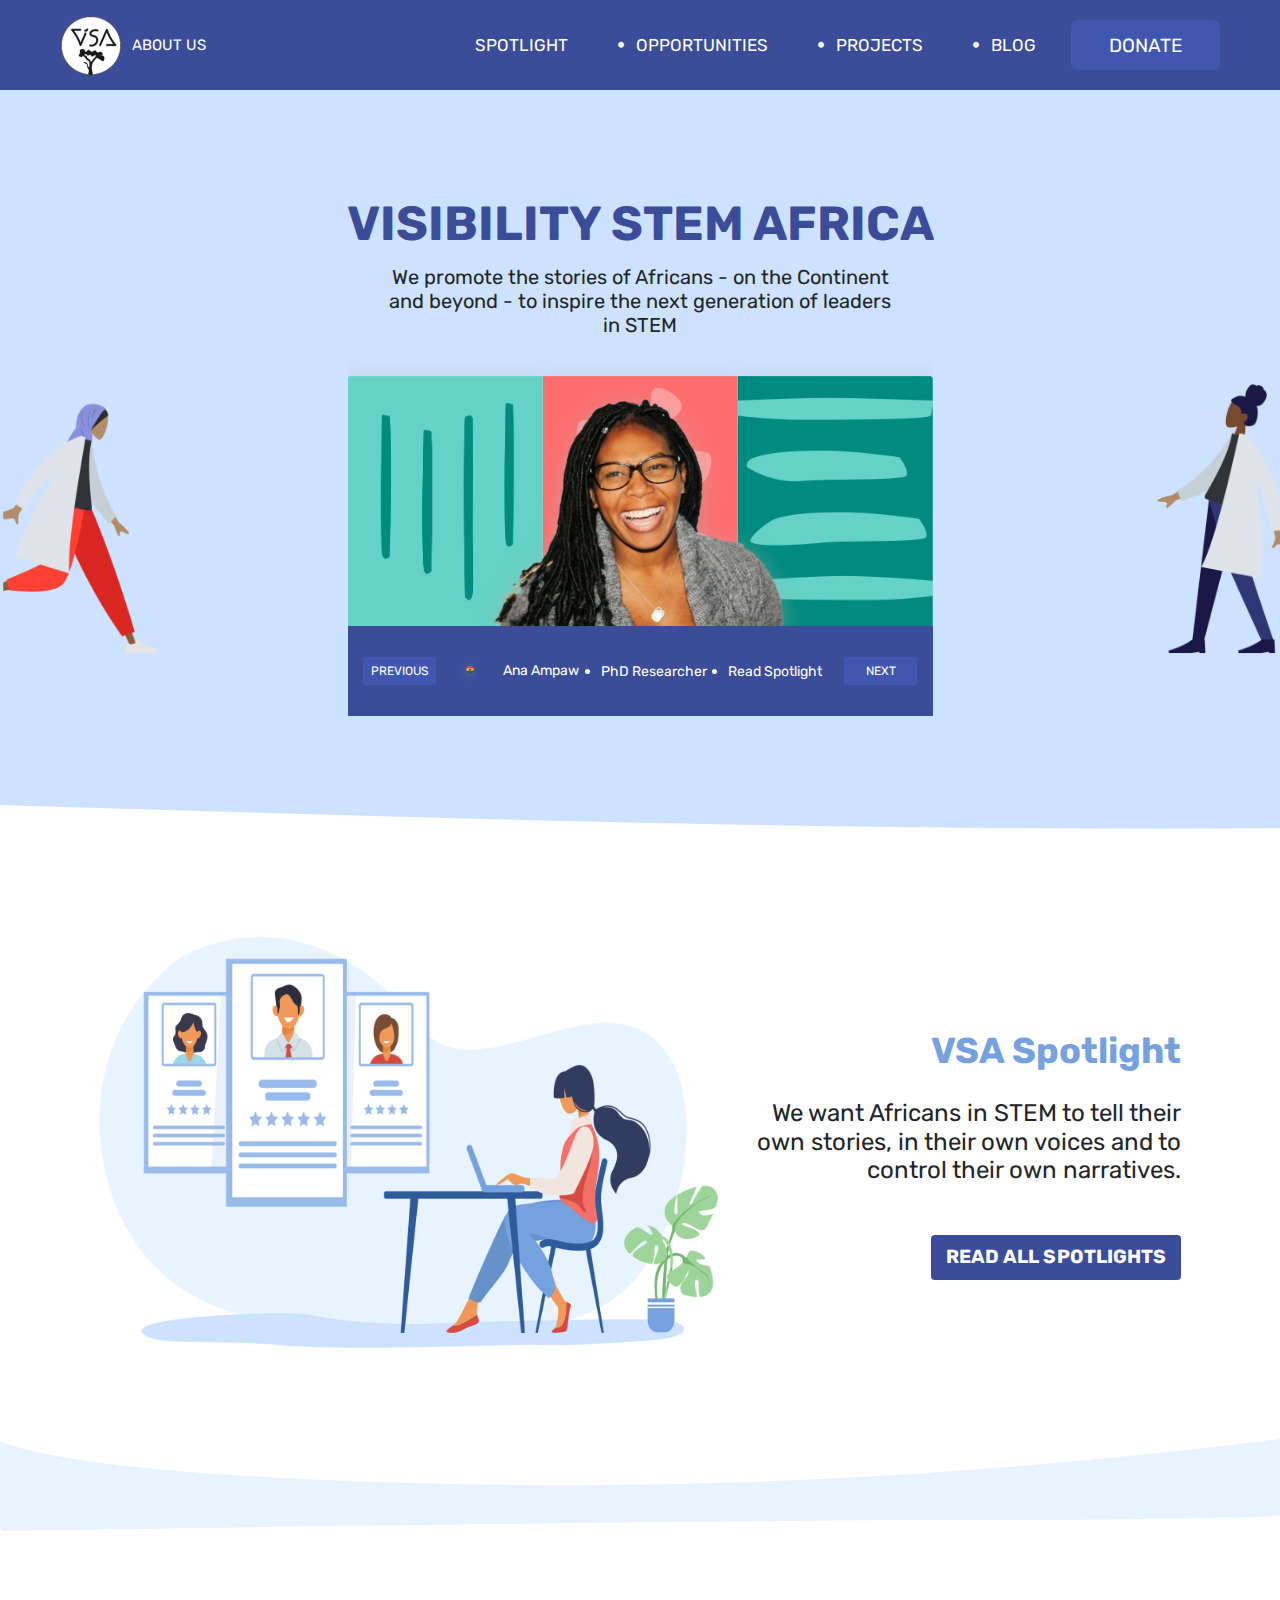
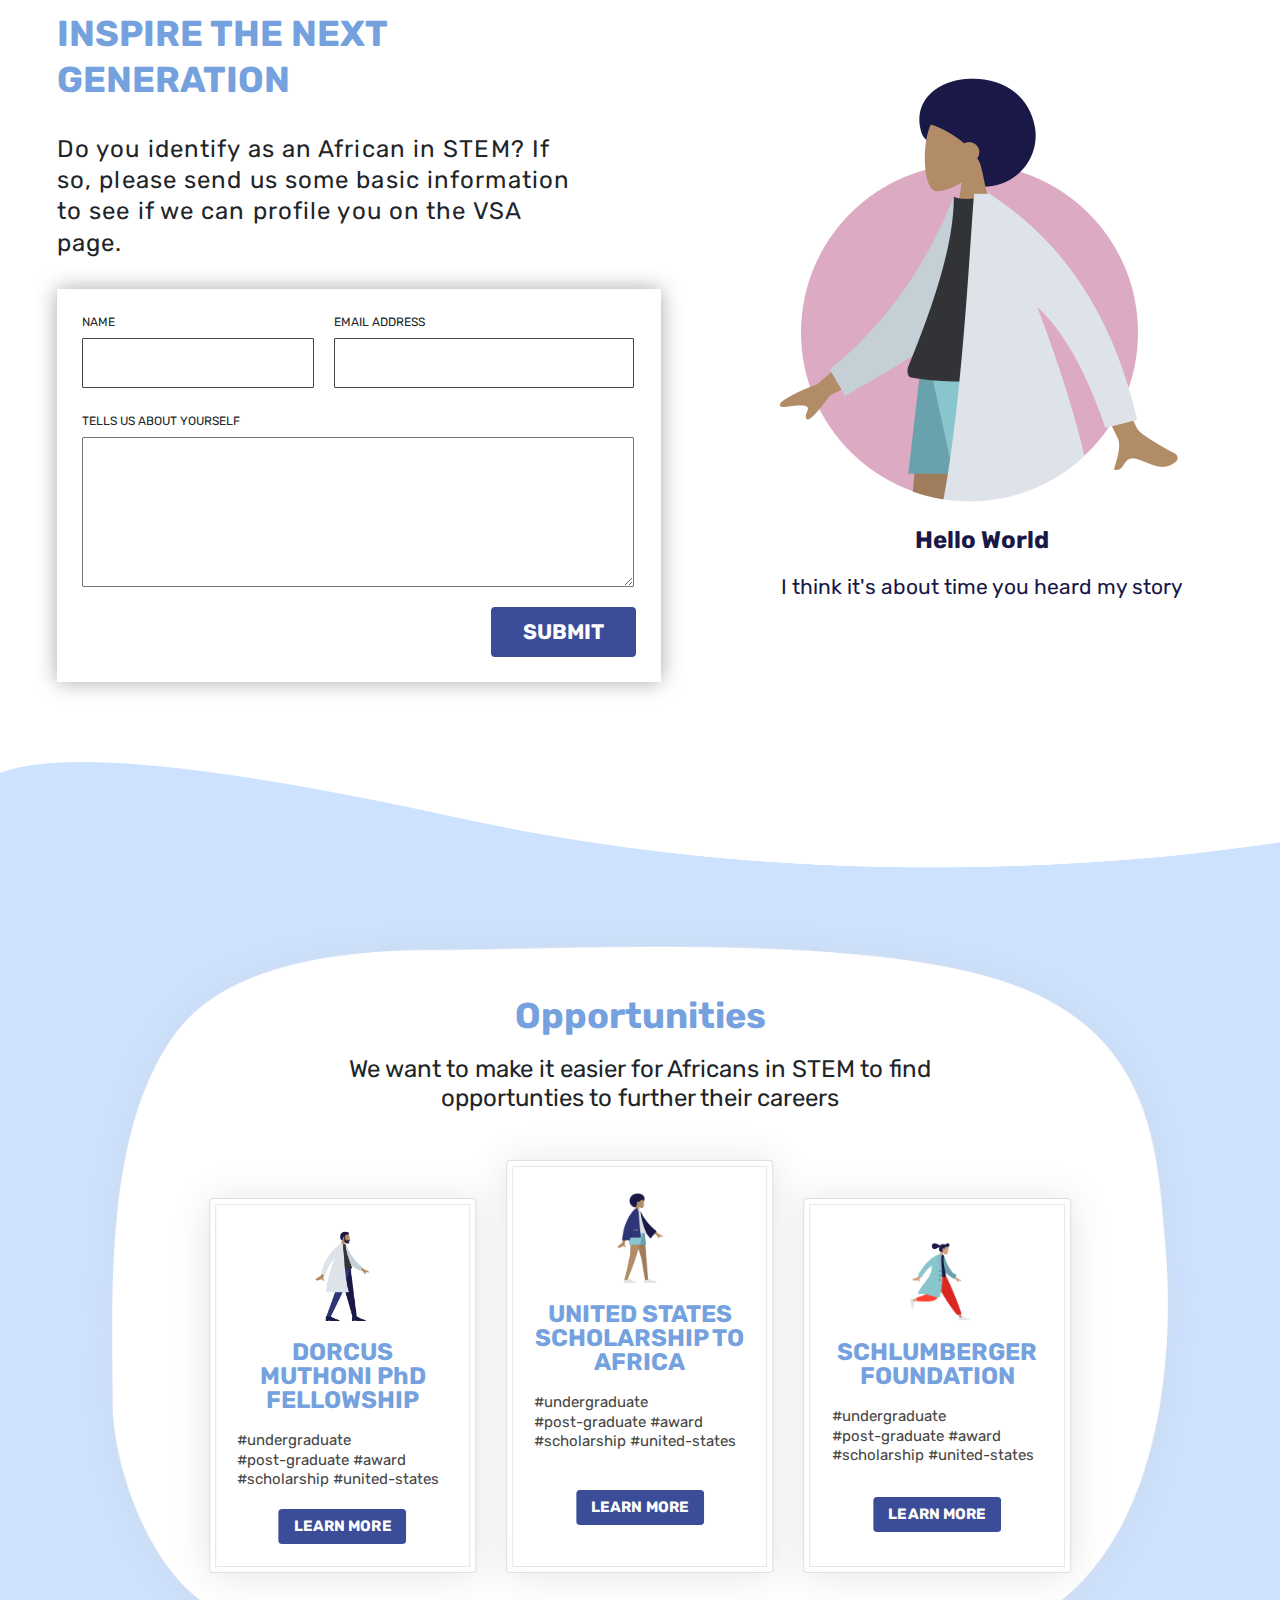
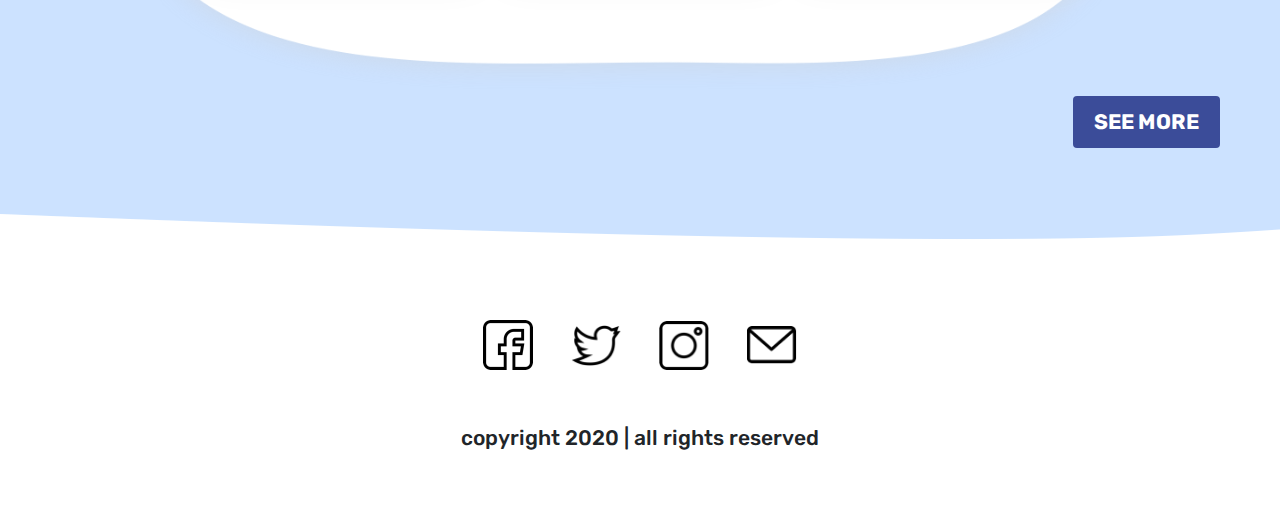
==== commit 55628c65: "all" ====
--- a/index.html
+++ b/index.html
@@ -10,7 +10,6 @@
     <title>SpotLight</title>
 </head>
 <body>
-<!--start navbar  -->
 <div class="header">
     <div>
         <a href="index.html"><img src="images/logo.png" alt="vsa-image"></a>
@@ -34,11 +33,10 @@
         </label>   
     </ul>
 </div> 
-<!-- END NAVBAR -->
-<!-- START BILLBOARD -->
+
 <section class="billboard" >
     <h1>VISIBILITY STEM AFRICA</h1>
-    <p>We promote the stories of Africans - on the Continent and beyond - to inspire the next generation of leaders in STEM. </p>
+    <p>We promote the stories of Africans - on the Continent and beyond - to inspire the next generation of leaders in STEM </p>
     <div>
     <img src="images/lady-1.png" alt="spotlight" class="spotlight-lady d-none d-sm-block">
 
@@ -144,7 +142,7 @@
             <div class="col-md-12 col-sm-12 col-lg-6 col-12">
                 <img src="images/lady-afro.png" alt="SPOTLIGHT">
                 <p>Hello World</p>
-                <p>I think it’s about time you heard my story.</p>
+                <p>I think it's about time you heard my story</p>
             </div>
         </div>
 </section>
@@ -155,7 +153,7 @@
         <img src="images/Oval.png" alt="spotlight" class="d-none d-sm-block d-none d-md-block">
         <div>
             <h2>Opportunities</h2>
-            <p>We want to make it easier for Africans in STEM to find opportunties to further their careers. </p>
+            <p>We want to make it easier for Africans in STEM to find opportunties to further their careers </p>
             <div class="row">
                 <div class="col-md-12 col-lg-4 col-sm-12 col-12">
                     <div class="card">
